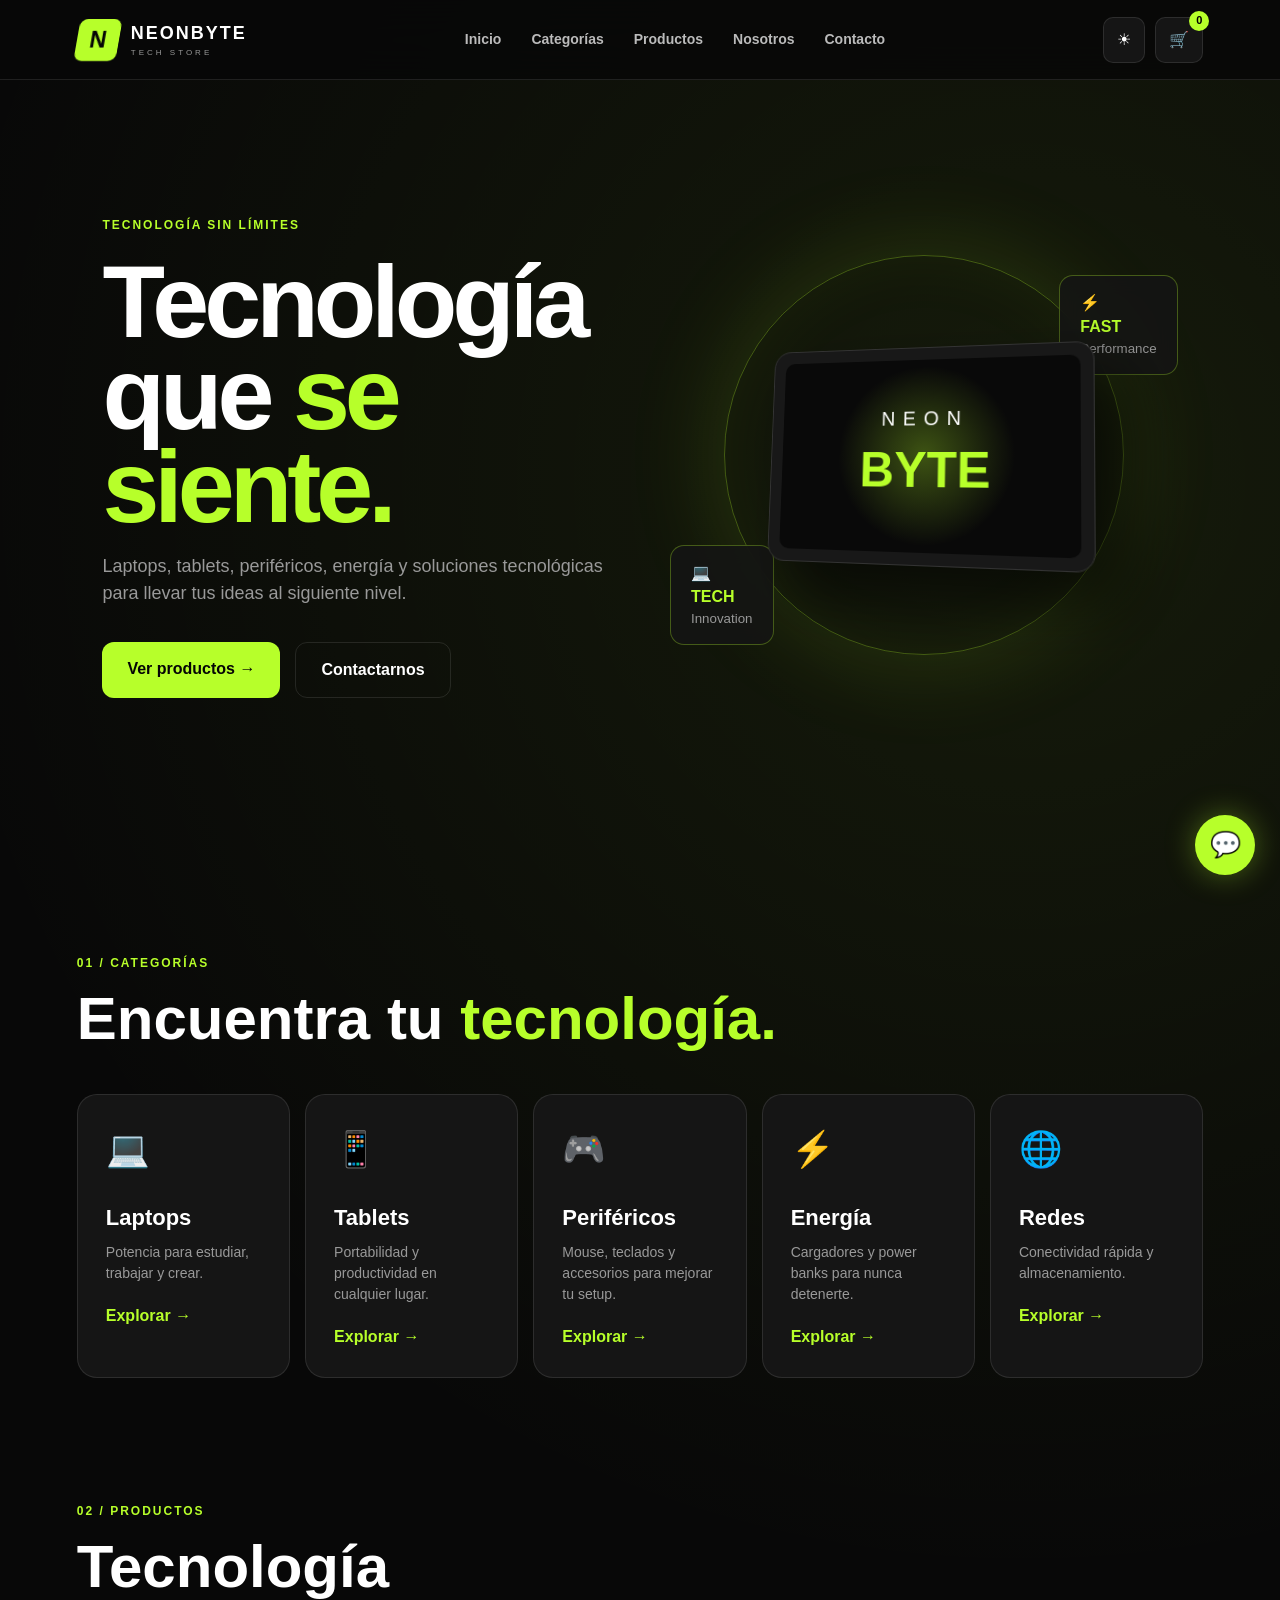
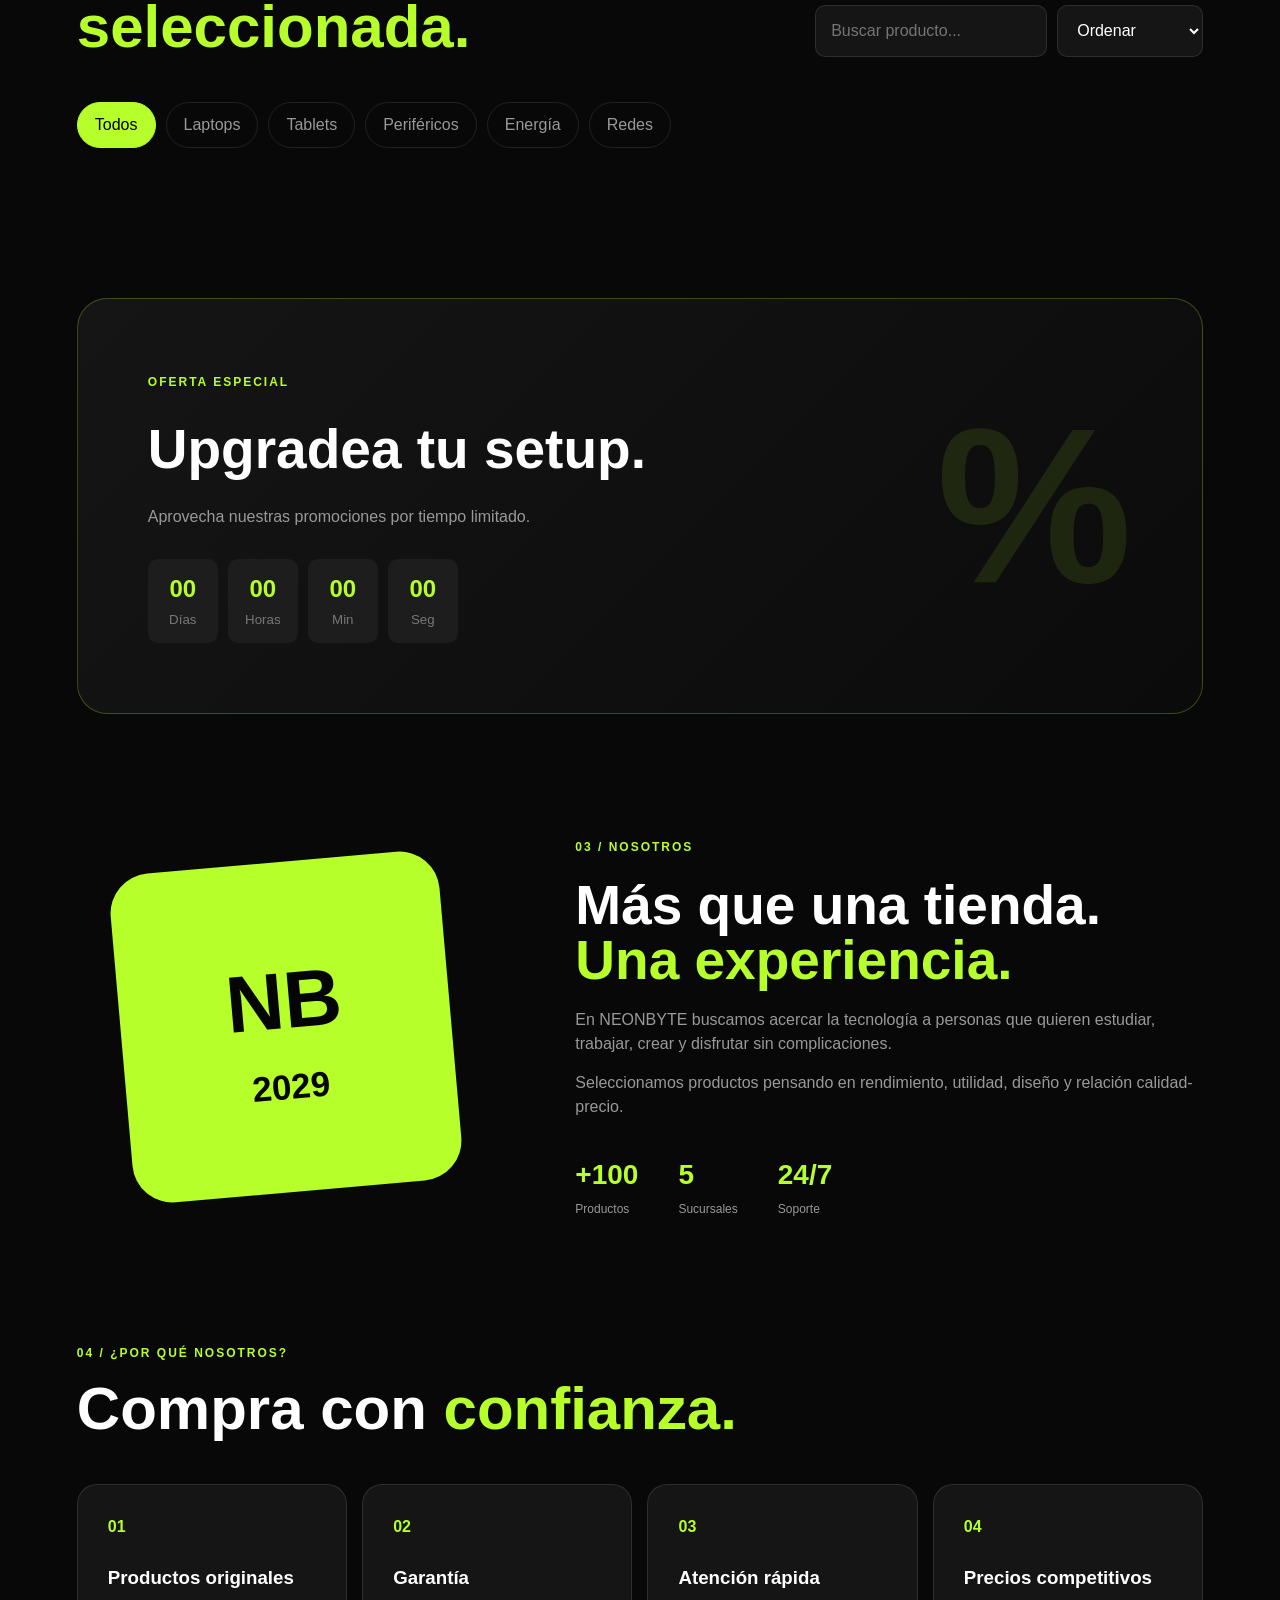
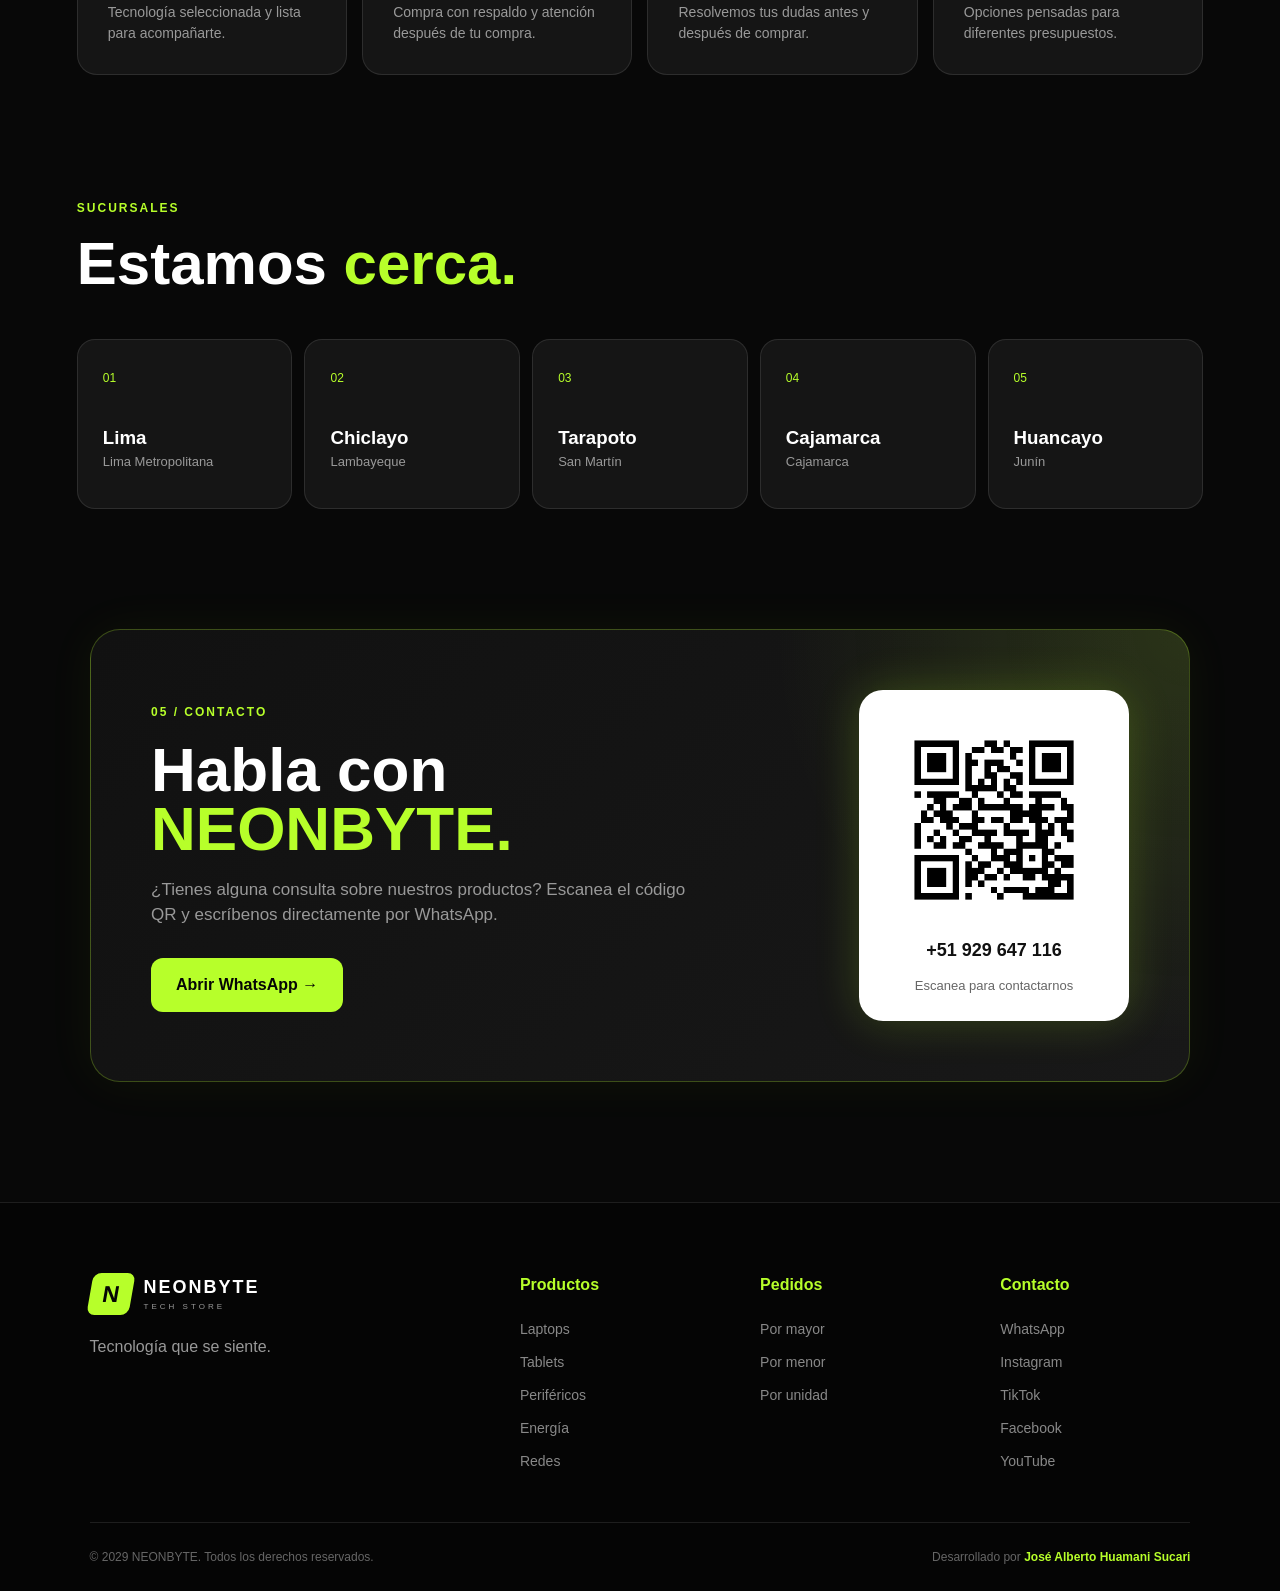
==== index.html @ c4b39e8e "Add files via upload" ====
<!DOCTYPE html>
<html lang="es">
<head>
    <meta charset="UTF-8">
    <meta name="viewport" content="width=device-width, initial-scale=1.0">

    <title>NEONBYTE | Tecnología que se siente</title>

    <link rel="stylesheet" href="index.css">
</head>

<body>

    <!-- =========================
         HEADER
    ========================== -->

    <header class="header">

        <div class="logo">
            <span class="logo-symbol">N</span>

            <div>
                <strong>NEONBYTE</strong>
                <small>TECH STORE</small>
            </div>
        </div>

        <nav class="nav">

            <a href="#inicio">Inicio</a>
            <a href="#categorias">Categorías</a>
            <a href="#productos">Productos</a>
            <a href="#nosotros">Nosotros</a>
            <a href="#contacto">Contacto</a>

        </nav>

        <div class="header-actions">

            <button id="themeBtn" class="icon-btn">
                ☀
            </button>

            <button id="cartBtn" class="cart-btn">
                🛒
                <span id="cartCount">0</span>
            </button>

            <button id="menuBtn" class="menu-btn">
                ☰
            </button>

        </div>

    </header>


    <!-- =========================
         HERO
    ========================== -->

    <main>

        <section class="hero" id="inicio">

            <div class="hero-content">

                <span class="section-tag">
                    TECNOLOGÍA SIN LÍMITES
                </span>

                <h1>
                    Tecnología que
                    <span>se siente.</span>
                </h1>

                <p>
                    Laptops, tablets, periféricos, energía y soluciones
                    tecnológicas para llevar tus ideas al siguiente nivel.
                </p>

                <div class="hero-buttons">

                    <a href="#productos" class="primary-btn">
                        Ver productos →
                    </a>

                    <a href="#contacto" class="secondary-btn">
                        Contactarnos
                    </a>

                </div>

            </div>


            <div class="hero-visual">

                <div class="hero-circle"></div>

                <div class="floating-card card-one">
                    ⚡
                    <strong>FAST</strong>
                    <small>Performance</small>
                </div>

                <div class="floating-card card-two">
                    💻
                    <strong>TECH</strong>
                    <small>Innovation</small>
                </div>

                <div class="hero-device">
                    <div class="device-screen">
                        <span>NEON</span>
                        <strong>BYTE</strong>
                    </div>
                </div>

            </div>

        </section>


        <!-- =========================
             CATEGORÍAS
        ========================== -->

        <section class="categories-section" id="categorias">

            <div class="section-heading">

                <span class="section-tag">
                    01 / CATEGORÍAS
                </span>

                <h2>
                    Encuentra tu
                    <span>tecnología.</span>
                </h2>

            </div>


            <div class="categories-grid">

                <article class="category-card">

                    <span class="category-icon">💻</span>

                    <h3>Laptops</h3>

                    <p>
                        Potencia para estudiar,
                        trabajar y crear.
                    </p>

                    <button data-category="Laptops">
                        Explorar →
                    </button>

                </article>


                <article class="category-card">

                    <span class="category-icon">📱</span>

                    <h3>Tablets</h3>

                    <p>
                        Portabilidad y productividad
                        en cualquier lugar.
                    </p>

                    <button data-category="Tablets">
                        Explorar →
                    </button>

                </article>


                <article class="category-card">

                    <span class="category-icon">🎮</span>

                    <h3>Periféricos</h3>

                    <p>
                        Mouse, teclados y accesorios
                        para mejorar tu setup.
                    </p>

                    <button data-category="Periféricos">
                        Explorar →
                    </button>

                </article>


                <article class="category-card">

                    <span class="category-icon">⚡</span>

                    <h3>Energía</h3>

                    <p>
                        Cargadores y power banks
                        para nunca detenerte.
                    </p>

                    <button data-category="Energía">
                        Explorar →
                    </button>

                </article>


                <article class="category-card">

                    <span class="category-icon">🌐</span>

                    <h3>Redes</h3>

                    <p>
                        Conectividad rápida y
                        almacenamiento.
                    </p>

                    <button data-category="Redes">
                        Explorar →
                    </button>

                </article>

            </div>

        </section>


        <!-- =========================
             PRODUCTOS
        ========================== -->

        <section class="products-section" id="productos">

            <div class="section-heading products-heading">

                <div>

                    <span class="section-tag">
                        02 / PRODUCTOS
                    </span>

                    <h2>
                        Tecnología
                        <span>seleccionada.</span>
                    </h2>

                </div>


                <div class="product-tools">

                    <input
                        type="text"
                        id="searchInput"
                        placeholder="Buscar producto..."
                    >


                    <select id="sortSelect">

                        <option value="default">
                            Ordenar
                        </option>

                        <option value="low">
                            Menor precio
                        </option>

                        <option value="high">
                            Mayor precio
                        </option>

                        <option value="name">
                            Nombre
                        </option>

                    </select>

                </div>

            </div>


            <div class="filter-buttons">

                <button class="filter-btn active" data-filter="all">
                    Todos
                </button>

                <button class="filter-btn" data-filter="Laptops">
                    Laptops
                </button>

                <button class="filter-btn" data-filter="Tablets">
                    Tablets
                </button>

                <button class="filter-btn" data-filter="Periféricos">
                    Periféricos
                </button>

                <button class="filter-btn" data-filter="Energía">
                    Energía
                </button>

                <button class="filter-btn" data-filter="Redes">
                    Redes
                </button>

            </div>


            <div class="products-grid" id="productsGrid">

                <!-- Los productos se generan desde JavaScript -->

            </div>

        </section>


        <!-- =========================
             OFERTA
        ========================== -->

        <section class="offer-section">

            <div class="offer-content">

                <span class="section-tag">
                    OFERTA ESPECIAL
                </span>

                <h2>
                    Upgradea tu setup.
                </h2>

                <p>
                    Aprovecha nuestras promociones por tiempo limitado.
                </p>

                <div class="countdown">

                    <div>
                        <strong id="days">00</strong>
                        <small>Días</small>
                    </div>

                    <div>
                        <strong id="hours">00</strong>
                        <small>Horas</small>
                    </div>

                    <div>
                        <strong id="minutes">00</strong>
                        <small>Min</small>
                    </div>

                    <div>
                        <strong id="seconds">00</strong>
                        <small>Seg</small>
                    </div>

                </div>

            </div>

            <div class="offer-symbol">
                %
            </div>

        </section>


        <!-- =========================
             NOSOTROS
        ========================== -->

        <section class="about-section" id="nosotros">

            <div class="about-visual">

                <div class="about-box">

                    <span>NB</span>

                    <strong>
                        2029
                    </strong>

                </div>

            </div>


            <div class="about-content">

                <span class="section-tag">
                    03 / NOSOTROS
                </span>

                <h2>
                    Más que una tienda.
                    <span>Una experiencia.</span>
                </h2>

                <p>
                    En NEONBYTE buscamos acercar la tecnología
                    a personas que quieren estudiar, trabajar,
                    crear y disfrutar sin complicaciones.
                </p>

                <p>
                    Seleccionamos productos pensando en rendimiento,
                    utilidad, diseño y relación calidad-precio.
                </p>


                <div class="about-stats">

                    <div>
                        <strong>+100</strong>
                        <span>Productos</span>
                    </div>

                    <div>
                        <strong>5</strong>
                        <span>Sucursales</span>
                    </div>

                    <div>
                        <strong>24/7</strong>
                        <span>Soporte</span>
                    </div>

                </div>

            </div>

        </section>


        <!-- =========================
             POR QUÉ NEONBYTE
        ========================== -->

        <section class="why-section">

            <div class="section-heading">

                <span class="section-tag">
                    04 / ¿POR QUÉ NOSOTROS?
                </span>

                <h2>
                    Compra con
                    <span>confianza.</span>
                </h2>

            </div>


            <div class="why-grid">

                <article>
                    <span>01</span>
                    <h3>Productos originales</h3>
                    <p>
                        Tecnología seleccionada y lista
                        para acompañarte.
                    </p>
                </article>

                <article>
                    <span>02</span>
                    <h3>Garantía</h3>
                    <p>
                        Compra con respaldo y atención
                        después de tu compra.
                    </p>
                </article>

                <article>
                    <span>03</span>
                    <h3>Atención rápida</h3>
                    <p>
                        Resolvemos tus dudas antes y
                        después de comprar.
                    </p>
                </article>

                <article>
                    <span>04</span>
                    <h3>Precios competitivos</h3>
                    <p>
                        Opciones pensadas para diferentes
                        presupuestos.
                    </p>
                </article>

            </div>

        </section>


        <!-- =========================
             SUCURSALES
        ========================== -->

        <section class="branches-section">

            <div class="section-heading">

                <span class="section-tag">
                    SUCURSALES
                </span>

                <h2>
                    Estamos
                    <span>cerca.</span>
                </h2>

            </div>


            <div class="branches-grid">

                <div class="branch-card">
                    <span>01</span>
                    <h3>Lima</h3>
                    <p>Lima Metropolitana</p>
                </div>

                <div class="branch-card">
                    <span>02</span>
                    <h3>Chiclayo</h3>
                    <p>Lambayeque</p>
                </div>

                <div class="branch-card">
                    <span>03</span>
                    <h3>Tarapoto</h3>
                    <p>San Martín</p>
                </div>

                <div class="branch-card">
                    <span>04</span>
                    <h3>Cajamarca</h3>
                    <p>Cajamarca</p>
                </div>

                <div class="branch-card">
                    <span>05</span>
                    <h3>Huancayo</h3>
                    <p>Junín</p>
                </div>

            </div>

        </section>


        <!-- =========================
             CONTACTO QR
        ========================== -->

        <section class="contact-qr" id="contacto">

            <div class="qr-info">

                <span class="section-tag">
                    05 / CONTACTO
                </span>

                <h2>
                    Habla con
                    <span>NEONBYTE.</span>
                </h2>

                <p>
                    ¿Tienes alguna consulta sobre nuestros productos?
                    Escanea el código QR y escríbenos directamente
                    por WhatsApp.
                </p>

                <a
                    href="https://wa.me/51929647116"
                    target="_blank"
                    rel="noopener noreferrer"
                    class="qr-whatsapp-btn"
                >
                    Abrir WhatsApp →
                </a>

            </div>


            <div class="qr-card">

                <img
                    src="fotos/qr-whatsapp-neonbyte.png"
                    alt="Código QR de WhatsApp NEONBYTE"
                >

                <strong>
                    +51 929 647 116
                </strong>

                <span>
                    Escanea para contactarnos
                </span>

            </div>

        </section>

    </main>


    <!-- =========================
         FOOTER
    ========================== -->

    <footer class="footer">

        <div class="footer-main">

            <div class="footer-brand">

                <div class="logo">

                    <span class="logo-symbol">N</span>

                    <div>
                        <strong>NEONBYTE</strong>
                        <small>TECH STORE</small>
                    </div>

                </div>

                <p>
                    Tecnología que se siente.
                </p>

            </div>


            <div class="footer-column">

                <h4>Productos</h4>

                <a href="#productos">Laptops</a>
                <a href="#productos">Tablets</a>
                <a href="#productos">Periféricos</a>
                <a href="#productos">Energía</a>
                <a href="#productos">Redes</a>

            </div>


            <div class="footer-column">

                <h4>Pedidos</h4>

                <a href="#">Por mayor</a>
                <a href="#">Por menor</a>
                <a href="#">Por unidad</a>

            </div>


            <div class="footer-column">

                <h4>Contacto</h4>

                <a href="#contacto">
                    WhatsApp
                </a>

                <a href="#">
                    Instagram
                </a>

                <a href="#">
                    TikTok
                </a>

                <a href="#">
                    Facebook
                </a>

                <a href="#">
                    YouTube
                </a>

            </div>

        </div>


        <div class="footer-bottom">

            <p>
                © 2029 NEONBYTE. Todos los derechos reservados.
            </p>

            <p>
                Desarrollado por
                <strong>
                    José Alberto Huamani Sucari
                </strong>
            </p>

        </div>

    </footer>


    <!-- =========================
         CARRITO
    ========================== -->

    <aside class="cart-drawer" id="cartDrawer">

        <div class="cart-header">

            <h2>Tu carrito</h2>

            <button id="closeCart">
                ×
            </button>

        </div>


        <div id="cartItems" class="cart-items">

            <p class="empty-cart">
                Tu carrito está vacío.
            </p>

        </div>


        <div class="cart-footer">

            <div>
                <span>Total</span>

                <strong id="cartTotal">
                    S/ 0
                </strong>
            </div>

            <button class="checkout-btn">
                Finalizar compra
            </button>

        </div>

    </aside>


    <!-- =========================
         OVERLAY
    ========================== -->

    <div class="overlay" id="overlay"></div>


    <!-- =========================
         PRODUCT MODAL
    ========================== -->

    <div class="product-modal" id="productModal">

        <div class="modal-content">

            <button id="closeModal" class="modal-close">
                ×
            </button>

            <div id="modalProduct"></div>

        </div>

    </div>


    <!-- =========================
         CHAT BOX
    ========================== -->

    <button id="chatButton" class="chat-button">
        💬
    </button>


    <div id="chatBox" class="chat-box">

        <div class="chat-header">

            <div>

                <strong>
                    NEONBYTE Assistant
                </strong>

                <span>
                    ● En línea
                </span>

            </div>

            <button id="closeChat">
                ×
            </button>

        </div>


        <div id="chatMessages" class="chat-messages">

            <div class="bot-message">
                ¡Hola! 👋 Soy el asistente de NEONBYTE.
                ¿En qué puedo ayudarte?
            </div>

        </div>


        <div class="quick-questions">

            <button data-question="¿Qué productos venden?">
                Productos
            </button>

            <button data-question="¿Cuánto cuesta una laptop?">
                Laptops
            </button>

            <button data-question="¿Hacen envíos?">
                Envíos
            </button>

            <button data-question="¿Dónde están ubicados?">
                Ubicación
            </button>

        </div>


        <div class="chat-input">

            <input
                type="text"
                id="chatInput"
                placeholder="Escribe tu pregunta..."
            >

            <button id="sendChat">
                ➤
            </button>

        </div>

    </div>


    <!-- =========================
         BACK TO TOP
    ========================== -->

    <button id="backTop" class="back-top">
        ↑
    </button>


    <script src="index.js"></script>

</body>
</html>
---- index.css ----
/* =====================================
   NEONBYTE
   ESTILO GENERAL
===================================== */

:root {
    --neon: #b7ff2a;
    --neon-dark: #8ecb00;

    --bg: #080808;
    --bg-2: #101010;
    --card: #151515;

    --text: #ffffff;
    --muted: #999;

    --border: rgba(255,255,255,0.1);

    --radius: 20px;
}


* {
    margin: 0;
    padding: 0;
    box-sizing: border-box;
}


html {
    scroll-behavior: smooth;
}


body {
    background:
        radial-gradient(
            circle at 80% 10%,
            rgba(183,255,42,0.08),
            transparent 25%
        ),
        var(--bg);

    color: var(--text);

    font-family:
        Arial,
        Helvetica,
        sans-serif;

    line-height: 1.5;
}


body.light-mode {
    --bg: #f4f5f0;
    --bg-2: #ffffff;
    --card: #ffffff;

    --text: #111111;
    --muted: #666666;

    --border: rgba(0,0,0,0.1);
}


/* =====================================
   GENERAL
===================================== */

a {
    color: inherit;
}


button,
input,
select {
    font: inherit;
}


button {
    cursor: pointer;
}


.section-tag {
    display: inline-block;

    color: var(--neon);

    font-size: 12px;
    font-weight: 800;

    letter-spacing: 2px;
}


.section-heading {
    margin-bottom: 45px;
}


.section-heading h2 {
    font-size: clamp(35px, 5vw, 60px);
    line-height: 1;

    margin-top: 15px;
}


.section-heading h2 span {
    color: var(--neon);
}


/* =====================================
   HEADER
===================================== */

.header {
    position: sticky;
    top: 0;
    z-index: 1000;

    height: 80px;

    padding: 0 6%;

    display: flex;
    align-items: center;
    justify-content: space-between;

    background: rgba(8,8,8,0.85);

    border-bottom: 1px solid var(--border);

    backdrop-filter: blur(20px);
}


.logo {
    display: flex;
    align-items: center;
    gap: 12px;
}


.logo-symbol {
    width: 42px;
    height: 42px;

    display: grid;
    place-items: center;

    background: var(--neon);

    color: #050505;

    font-size: 23px;
    font-weight: 900;

    transform: skew(-10deg);

    border-radius: 8px;
}


.logo strong {
    display: block;

    font-size: 18px;
    letter-spacing: 2px;
}


.logo small {
    display: block;

    color: var(--muted);

    font-size: 8px;
    letter-spacing: 3px;
}


.nav {
    display: flex;
    gap: 30px;
}


.nav a {
    text-decoration: none;

    color: #bbb;

    font-size: 14px;
    font-weight: 600;

    transition: 0.25s;
}


.nav a:hover {
    color: var(--neon);
}


.header-actions {
    display: flex;
    align-items: center;
    gap: 10px;
}


.icon-btn,
.menu-btn,
.cart-btn {
    border: 1px solid var(--border);

    background: var(--card);

    color: var(--text);

    border-radius: 10px;

    padding: 10px 13px;
}


.cart-btn {
    position: relative;
}


#cartCount {
    position: absolute;

    top: -7px;
    right: -7px;

    width: 20px;
    height: 20px;

    display: grid;
    place-items: center;

    border-radius: 50%;

    background: var(--neon);
    color: #000;

    font-size: 11px;
    font-weight: 900;
}


.menu-btn {
    display: none;
}


/* =====================================
   HERO
===================================== */

.hero {
    min-height: 750px;

    padding: 100px 8%;

    display: grid;
    grid-template-columns: 1fr 1fr;
    align-items: center;

    gap: 60px;
}


.hero-content h1 {
    margin: 20px 0;

    font-size: clamp(55px, 8vw, 110px);

    line-height: 0.9;

    letter-spacing: -5px;
}


.hero-content h1 span {
    color: var(--neon);
}


.hero-content p {
    max-width: 600px;

    color: var(--muted);

    font-size: 18px;

    margin-bottom: 35px;
}


.hero-buttons {
    display: flex;
    gap: 15px;
    flex-wrap: wrap;
}


.primary-btn,
.secondary-btn {
    display: inline-block;

    padding: 15px 25px;

    border-radius: 12px;

    text-decoration: none;

    font-weight: 800;

    transition: 0.3s;
}


.primary-btn {
    background: var(--neon);
    color: #050505;
}


.secondary-btn {
    border: 1px solid var(--border);
}


.primary-btn:hover,
.secondary-btn:hover {
    transform: translateY(-3px);
}


/* =====================================
   HERO VISUAL
===================================== */

.hero-visual {
    position: relative;

    min-height: 500px;

    display: grid;
    place-items: center;
}


.hero-circle {
    width: 400px;
    height: 400px;

    border-radius: 50%;

    border: 1px solid rgba(183,255,42,0.3);

    box-shadow:
        0 0 100px rgba(183,255,42,0.15),
        inset 0 0 70px rgba(183,255,42,0.05);
}


.hero-device {
    position: absolute;

    width: 330px;
    height: 220px;

    padding: 12px;

    background: #181818;

    border: 1px solid #333;

    border-radius: 18px;

    transform: perspective(600px) rotateY(-12deg) rotateX(5deg);

    box-shadow:
        30px 30px 60px rgba(0,0,0,0.6);
}


.device-screen {
    width: 100%;
    height: 100%;

    display: flex;
    flex-direction: column;
    align-items: center;
    justify-content: center;

    border-radius: 10px;

    background:
        radial-gradient(
            circle,
            rgba(183,255,42,0.3),
            transparent 50%
        ),
        #090909;
}


.device-screen span {
    color: #fff;

    font-size: 20px;
    letter-spacing: 8px;
}


.device-screen strong {
    color: var(--neon);

    font-size: 50px;
}


.floating-card {
    position: absolute;

    padding: 15px 20px;

    display: flex;
    flex-direction: column;

    background: rgba(20,20,20,0.85);

    border: 1px solid rgba(183,255,42,0.3);

    border-radius: 14px;

    backdrop-filter: blur(10px);
}


.floating-card strong {
    color: var(--neon);
}


.floating-card small {
    color: var(--muted);
}


.card-one {
    top: 70px;
    right: 0;
}


.card-two {
    bottom: 60px;
    left: 0;
}


/* =====================================
   CATEGORÍAS
===================================== */

.categories-section,
.products-section,
.about-section,
.why-section,
.branches-section {
    width: min(1200px, 88%);

    margin: 120px auto;
}


.categories-grid {
    display: grid;

    grid-template-columns:
        repeat(auto-fit, minmax(200px, 1fr));

    gap: 15px;
}


.category-card {
    min-height: 230px;

    padding: 28px;

    background: var(--card);

    border: 1px solid var(--border);

    border-radius: var(--radius);

    transition: 0.3s;
}


.category-card:hover {
    transform: translateY(-8px);

    border-color: var(--neon);

    box-shadow:
        0 15px 40px rgba(0,0,0,0.25);
}


.category-icon {
    font-size: 35px;
}


.category-card h3 {
    margin: 25px 0 8px;

    font-size: 22px;
}


.category-card p {
    color: var(--muted);

    font-size: 14px;
}


.category-card button {
    margin-top: 20px;

    border: none;

    background: transparent;

    color: var(--neon);

    font-weight: 800;
}


/* =====================================
   PRODUCTOS
===================================== */

.products-heading {
    display: flex;

    justify-content: space-between;
    align-items: end;

    gap: 30px;
}


.product-tools {
    display: flex;
    gap: 10px;
}


.product-tools input,
.product-tools select {
    padding: 13px 15px;

    background: var(--card);

    color: var(--text);

    border: 1px solid var(--border);

    border-radius: 10px;

    outline: none;
}


.filter-buttons {
    display: flex;

    gap: 10px;

    flex-wrap: wrap;

    margin-bottom: 30px;
}


.filter-btn {
    padding: 10px 17px;

    background: transparent;

    color: var(--muted);

    border: 1px solid var(--border);

    border-radius: 30px;
}


.filter-btn.active,
.filter-btn:hover {
    background: var(--neon);

    color: #000;

    border-color: var(--neon);
}


.products-grid {
    display: grid;

    grid-template-columns:
        repeat(auto-fill, minmax(220px, 1fr));

    gap: 20px;
}


.product-card {
    position: relative;

    overflow: hidden;

    background: var(--card);

    border: 1px solid var(--border);

    border-radius: 20px;

    transition: 0.3s;
}


.product-card:hover {
    transform: translateY(-7px);

    border-color: rgba(183,255,42,0.5);
}


.product-image {
    height: 230px;

    display: grid;
    place-items: center;

    background:
        radial-gradient(
            circle,
            rgba(183,255,42,0.15),
            transparent 60%
        );
}


.product-image img {
    max-width: 80%;
    max-height: 80%;

    object-fit: contain;
}


.product-info {
    padding: 22px;
}


.product-category {
    color: var(--neon);

    font-size: 11px;
    font-weight: 800;

    text-transform: uppercase;
}


.product-info h3 {
    margin: 8px 0;

    font-size: 19px;
}


.product-price {
    display: flex;
    align-items: center;

    gap: 10px;

    margin: 15px 0;
}


.product-price strong {
    color: var(--neon);

    font-size: 22px;
}


.product-price del {
    color: #777;

    font-size: 13px;
}


.product-actions {
    display: flex;
    gap: 8px;
}


.product-actions button {
    flex: 1;

    padding: 11px;

    border-radius: 9px;

    border: 1px solid var(--border);

    background: transparent;

    color: var(--text);
}


.product-actions button:last-child {
    background: var(--neon);

    color: #000;

    border-color: var(--neon);

    font-weight: 800;
}


/* =====================================
   OFERTA
===================================== */

.offer-section {
    position: relative;

    width: 88%;
    max-width: 1200px;

    margin: 120px auto;

    padding: 70px;

    overflow: hidden;

    display: flex;
    justify-content: space-between;
    align-items: center;

    background:
        linear-gradient(
            135deg,
            #151515,
            #0b0b0b
        );

    border: 1px solid rgba(183,255,42,0.25);

    border-radius: 30px;
}


.offer-content h2 {
    font-size: 55px;

    margin: 15px 0;
}


.offer-content p {
    color: var(--muted);
}


.countdown {
    display: flex;

    gap: 10px;

    margin-top: 30px;
}


.countdown div {
    min-width: 70px;

    padding: 12px;

    text-align: center;

    background: #1d1d1d;

    border-radius: 10px;
}


.countdown strong {
    display: block;

    color: var(--neon);

    font-size: 24px;
}


.countdown small {
    color: #777;
}


.offer-symbol {
    color: var(--neon);

    font-size: 220px;
    font-weight: 900;

    opacity: 0.1;

    line-height: 1;
}


/* =====================================
   NOSOTROS
===================================== */

.about-section {
    display: grid;

    grid-template-columns: 0.8fr 1.2fr;

    align-items: center;

    gap: 80px;
}


.about-visual {
    display: grid;
    place-items: center;
}


.about-box {
    width: 330px;
    height: 330px;

    display: flex;
    flex-direction: column;

    align-items: center;
    justify-content: center;

    background: var(--neon);

    color: #050505;

    border-radius: 40px;

    transform: rotate(-5deg);
}


.about-box span {
    font-size: 80px;
    font-weight: 900;
}


.about-box strong {
    font-size: 35px;
}


.about-content h2 {
    margin: 20px 0;

    font-size: 55px;

    line-height: 1;
}


.about-content h2 span {
    color: var(--neon);
}


.about-content p {
    color: var(--muted);

    margin-bottom: 15px;
}


.about-stats {
    display: flex;

    gap: 40px;

    margin-top: 35px;
}


.about-stats strong {
    display: block;

    color: var(--neon);

    font-size: 28px;
}


.about-stats span {
    color: var(--muted);

    font-size: 12px;
}


/* =====================================
   WHY
===================================== */

.why-grid {
    display: grid;

    grid-template-columns:
        repeat(4, 1fr);

    gap: 15px;
}


.why-grid article {
    padding: 30px;

    background: var(--card);

    border: 1px solid var(--border);

    border-radius: 20px;
}


.why-grid article > span {
    color: var(--neon);

    font-weight: 900;
}


.why-grid h3 {
    margin: 25px 0 10px;
}


.why-grid p {
    color: var(--muted);

    font-size: 14px;
}


/* =====================================
   SUCURSALES
===================================== */

.branches-grid {
    display: grid;

    grid-template-columns:
        repeat(5, 1fr);

    gap: 12px;
}


.branch-card {
    padding: 25px;

    min-height: 170px;

    background: var(--card);

    border: 1px solid var(--border);

    border-radius: 18px;
}


.branch-card span {
    color: var(--neon);

    font-size: 12px;
}


.branch-card h3 {
    margin-top: 35px;
}


.branch-card p {
    color: var(--muted);

    font-size: 13px;
}


/* =====================================
   CONTACTO QR
===================================== */

.contact-qr {
    width: min(1100px, 88%);

    margin: 120px auto;

    padding: 60px;

    display: flex;

    align-items: center;

    justify-content: space-between;

    gap: 60px;

    background:
        radial-gradient(
            circle at 100% 0%,
            rgba(183,255,42,0.13),
            transparent 35%
        ),
        linear-gradient(
            135deg,
            #111,
            #181818
        );

    border: 1px solid rgba(183,255,42,0.25);

    border-radius: 30px;

    box-shadow:
        0 0 50px rgba(183,255,42,0.05);
}


.qr-info {
    max-width: 600px;
}


.qr-info h2 {
    margin: 18px 0;

    font-size: clamp(38px, 5vw, 62px);

    line-height: 0.95;
}


.qr-info h2 span {
    color: var(--neon);
}


.qr-info p {
    max-width: 550px;

    margin-bottom: 30px;

    color: var(--muted);

    font-size: 17px;
}


.qr-whatsapp-btn {
    display: inline-block;

    padding: 15px 25px;

    background: var(--neon);

    color: #050505;

    border-radius: 12px;

    text-decoration: none;

    font-weight: 900;

    transition: 0.3s;
}


.qr-whatsapp-btn:hover {
    transform: translateY(-4px);

    box-shadow:
        0 0 30px rgba(183,255,42,0.35);
}


.qr-card {
    min-width: 270px;

    padding: 25px;

    display: flex;

    flex-direction: column;

    align-items: center;

    gap: 12px;

    background: #fff;

    border-radius: 24px;

    box-shadow:
        0 0 45px rgba(183,255,42,0.2);
}


.qr-card img {
    width: 210px;
    height: 210px;

    display: block;

    object-fit: contain;
}


.qr-card strong {
    color: #111;

    font-size: 18px;
}


.qr-card span {
    color: #666;

    font-size: 13px;
}


/* =====================================
   FOOTER
===================================== */

.footer {
    margin-top: 100px;

    padding: 70px 7% 25px;

    background: #050505;

    border-top: 1px solid var(--border);
}


.footer-main {
    display: grid;

    grid-template-columns:
        2fr repeat(3, 1fr);

    gap: 50px;

    padding-bottom: 50px;
}


.footer-brand p {
    margin-top: 20px;

    color: var(--muted);
}


.footer-column {
    display: flex;

    flex-direction: column;

    gap: 12px;
}


.footer-column h4 {
    color: var(--neon);

    margin-bottom: 10px;
}


.footer-column a {
    color: #888;

    text-decoration: none;

    font-size: 14px;

    transition: 0.2s;
}


.footer-column a:hover {
    color: var(--neon);
}


.footer-bottom {
    padding-top: 25px;

    display: flex;

    justify-content: space-between;

    gap: 20px;

    border-top: 1px solid var(--border);

    color: #666;

    font-size: 12px;
}


.footer-bottom strong {
    color: var(--neon);
}


/* =====================================
   CARRITO
===================================== */

.cart-drawer {
    position: fixed;

    top: 0;
    right: -450px;

    z-index: 2000;

    width: min(430px, 100%);

    height: 100vh;

    padding: 25px;

    display: flex;

    flex-direction: column;

    background: #111;

    border-left: 1px solid var(--border);

    transition: 0.4s;
}


.cart-drawer.active {
    right: 0;
}


.cart-header {
    display: flex;

    align-items: center;

    justify-content: space-between;

    padding-bottom: 20px;

    border-bottom: 1px solid var(--border);
}


.cart-header button,
.modal-close {
    border: none;

    background: transparent;

    color: white;

    font-size: 30px;
}


.cart-items {
    flex: 1;

    overflow-y: auto;

    padding: 20px 0;
}


.empty-cart {
    color: var(--muted);

    text-align: center;

    margin-top: 50px;
}


.cart-footer {
    padding-top: 20px;

    border-top: 1px solid var(--border);
}


.cart-footer > div {
    display: flex;

    justify-content: space-between;

    margin-bottom: 20px;
}


#cartTotal {
    color: var(--neon);

    font-size: 22px;
}


.checkout-btn {
    width: 100%;

    padding: 15px;

    border: none;

    border-radius: 10px;

    background: var(--neon);

    color: #000;

    font-weight: 900;
}


/* =====================================
   OVERLAY
===================================== */

.overlay {
    position: fixed;

    inset: 0;

    z-index: 1500;

    background: rgba(0,0,0,0.7);

    opacity: 0;

    visibility: hidden;

    transition: 0.3s;
}


.overlay.active {
    opacity: 1;

    visibility: visible;
}


/* =====================================
   MODAL
===================================== */

.product-modal {
    position: fixed;

    inset: 0;

    z-index: 2500;

    display: grid;

    place-items: center;

    padding: 20px;

    background: rgba(0,0,0,0.8);

    opacity: 0;

    visibility: hidden;

    transition: 0.3s;
}


.product-modal.active {
    opacity: 1;

    visibility: visible;
}


.modal-content {
    position: relative;

    width: min(700px, 100%);

    max-height: 90vh;

    overflow-y: auto;

    padding: 40px;

    background: #151515;

    border: 1px solid var(--border);

    border-radius: 25px;
}


.modal-close {
    position: absolute;

    top: 10px;
    right: 20px;
}


/* =====================================
   CHAT
===================================== */

.chat-button {
    position: fixed;

    right: 25px;
    bottom: 25px;

    z-index: 3000;

    width: 60px;
    height: 60px;

    border: none;

    border-radius: 50%;

    background: var(--neon);

    font-size: 25px;

    box-shadow:
        0 0 30px rgba(183,255,42,0.35);
}


.chat-box {
    position: fixed;

    right: 25px;
    bottom: 95px;

    z-index: 2999;

    width: 360px;
    max-width: calc(100% - 30px);

    background: #121212;

    border: 1px solid var(--border);

    border-radius: 20px;

    overflow: hidden;

    box-shadow:
        0 20px 60px rgba(0,0,0,0.5);

    opacity: 0;

    visibility: hidden;

    transform: translateY(20px);

    transition: 0.3s;
}


.chat-box.active {
    opacity: 1;

    visibility: visible;

    transform: translateY(0);
}


.chat-header {
    padding: 18px;

    display: flex;

    align-items: center;

    justify-content: space-between;

    background: #181818;

    border-bottom: 1px solid var(--border);
}


.chat-header strong {
    display: block;
}


.chat-header span {
    color: var(--neon);

    font-size: 11px;
}


.chat-header button {
    border: none;

    background: transparent;

    color: white;

    font-size: 25px;
}


.chat-messages {
    height: 300px;

    overflow-y: auto;

    padding: 15px;
}


.bot-message,
.user-message {
    width: fit-content;

    max-width: 85%;

    margin-bottom: 12px;

    padding: 10px 13px;

    border-radius: 12px;

    font-size: 13px;
}


.bot-message {
    background: #202020;

    color: #ddd;
}


.user-message {
    margin-left: auto;

    background: var(--neon);

    color: #000;
}


.quick-questions {
    display: flex;

    gap: 6px;

    padding: 10px;

    overflow-x: auto;
}


.quick-questions button {
    flex-shrink: 0;

    padding: 7px 10px;

    border: 1px solid var(--border);

    border-radius: 20px;

    background: #1b1b1b;

    color: #aaa;

    font-size: 11px;
}


.chat-input {
    display: flex;

    padding: 10px;

    border-top: 1px solid var(--border);
}


.chat-input input {
    flex: 1;

    padding: 12px;

    border: none;

    outline: none;

    background: #1b1b1b;

    color: white;

    border-radius: 8px 0 0 8px;
}


.chat-input button {
    width: 45px;

    border: none;

    background: var(--neon);

    color: #000;

    border-radius: 0 8px 8px 0;
}


/* =====================================
   BACK TOP
===================================== */

.back-top {
    position: fixed;

    right: 25px;
    bottom: 100px;

    width: 45px;
    height: 45px;

    z-index: 1000;

    border: 1px solid var(--border);

    border-radius: 50%;

    background: var(--card);

    color: var(--neon);

    opacity: 0;

    visibility: hidden;

    transition: 0.3s;
}


.back-top.show {
    opacity: 1;

    visibility: visible;
}


/* =====================================
   RESPONSIVE
===================================== */

@media (max-width: 900px) {

    .nav {
        display: none;
    }


    .menu-btn {
        display: block;
    }


    .hero {
        grid-template-columns: 1fr;

        text-align: center;
    }


    .hero-buttons {
        justify-content: center;
    }


    .hero-content p {
        margin-left: auto;
        margin-right: auto;
    }


    .products-heading {
        flex-direction: column;

        align-items: flex-start;
    }


    .about-section {
        grid-template-columns: 1fr;
    }


    .why-grid {
        grid-template-columns:
            repeat(2, 1fr);
    }


    .branches-grid {
        grid-template-columns:
            repeat(2, 1fr);
    }


    .footer-main {
        grid-template-columns:
            repeat(2, 1fr);
    }


    .contact-qr {
        flex-direction: column;

        text-align: center;
    }


    .qr-info p {
        margin-left: auto;
        margin-right: auto;
    }

}


@media (max-width: 600px) {

    .header {
        padding: 0 20px;
    }


    .logo strong {
        font-size: 15px;
    }


    .hero {
        padding: 70px 20px;
    }


    .hero-content h1 {
        font-size: 58px;

        letter-spacing: -3px;
    }


    .hero-visual {
        min-height: 380px;
    }


    .hero-circle {
        width: 280px;
        height: 280px;
    }


    .hero-device {
        width: 260px;
        height: 175px;
    }


    .card-one {
        right: 0;
    }


    .card-two {
        left: 0;
    }


    .categories-section,
    .products-section,
    .about-section,
    .why-section,
    .branches-section {
        width: 90%;

        margin: 80px auto;
    }


    .product-tools {
        width: 100%;

        flex-direction: column;
    }


    .product-tools input,
    .product-tools select {
        width: 100%;
    }


    .offer-section {
        padding: 40px 25px;

        flex-direction: column;

        align-items: flex-start;
    }


    .offer-content h2 {
        font-size: 40px;
    }


    .offer-symbol {
        position: absolute;

        right: -20px;
        bottom: -30px;

        font-size: 150px;
    }


    .why-grid,
    .branches-grid {
        grid-template-columns: 1fr;
    }


    .about-content h2 {
        font-size: 42px;
    }


    .about-box {
        width: 260px;
        height: 260px;
    }


    .about-stats {
        gap: 20px;
    }


    .contact-qr {
        width: 90%;

        padding: 40px 20px;

        margin: 80px auto;
    }


    .qr-card {
        min-width: 0;

        width: 100%;

        max-width: 280px;
    }


    .footer-main {
        grid-template-columns: 1fr;
    }


    .footer-bottom {
        flex-direction: column;
    }


    .chat-box {
        right: 15px;
        bottom: 90px;
    }

}
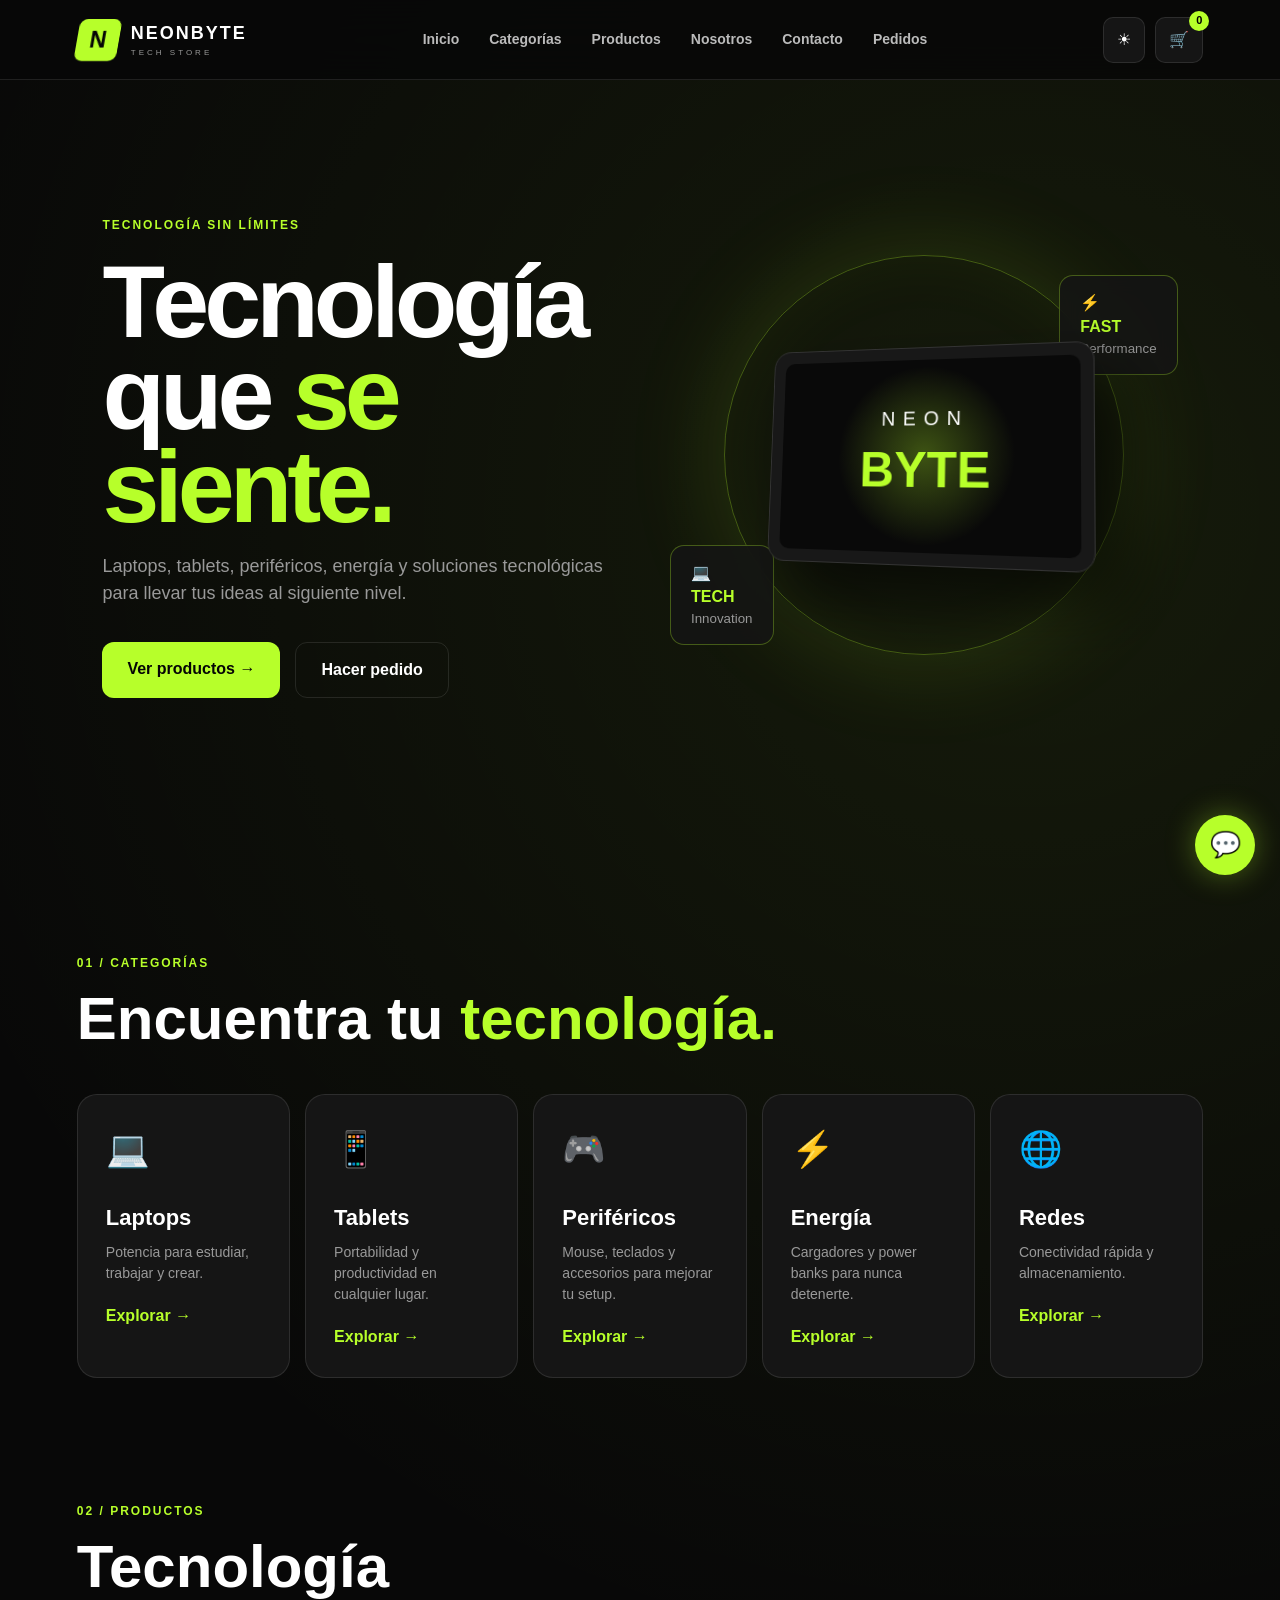
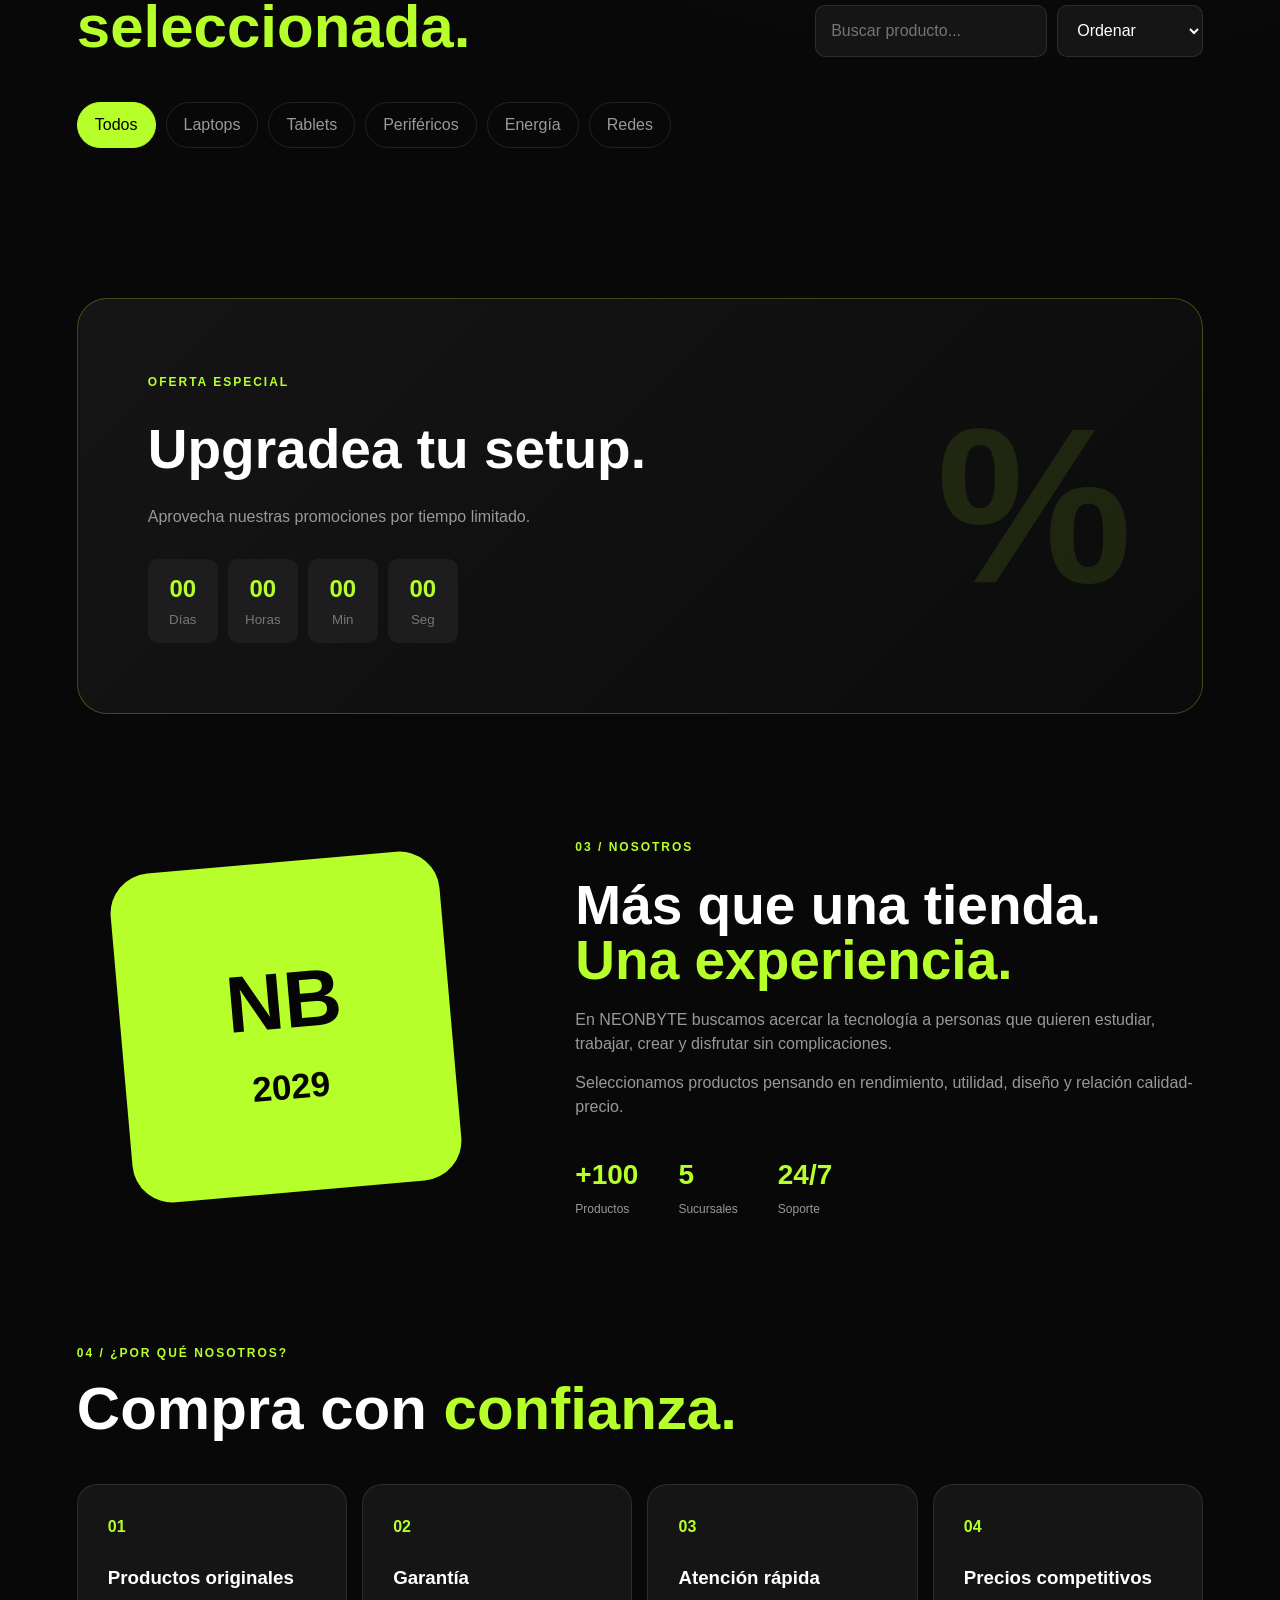
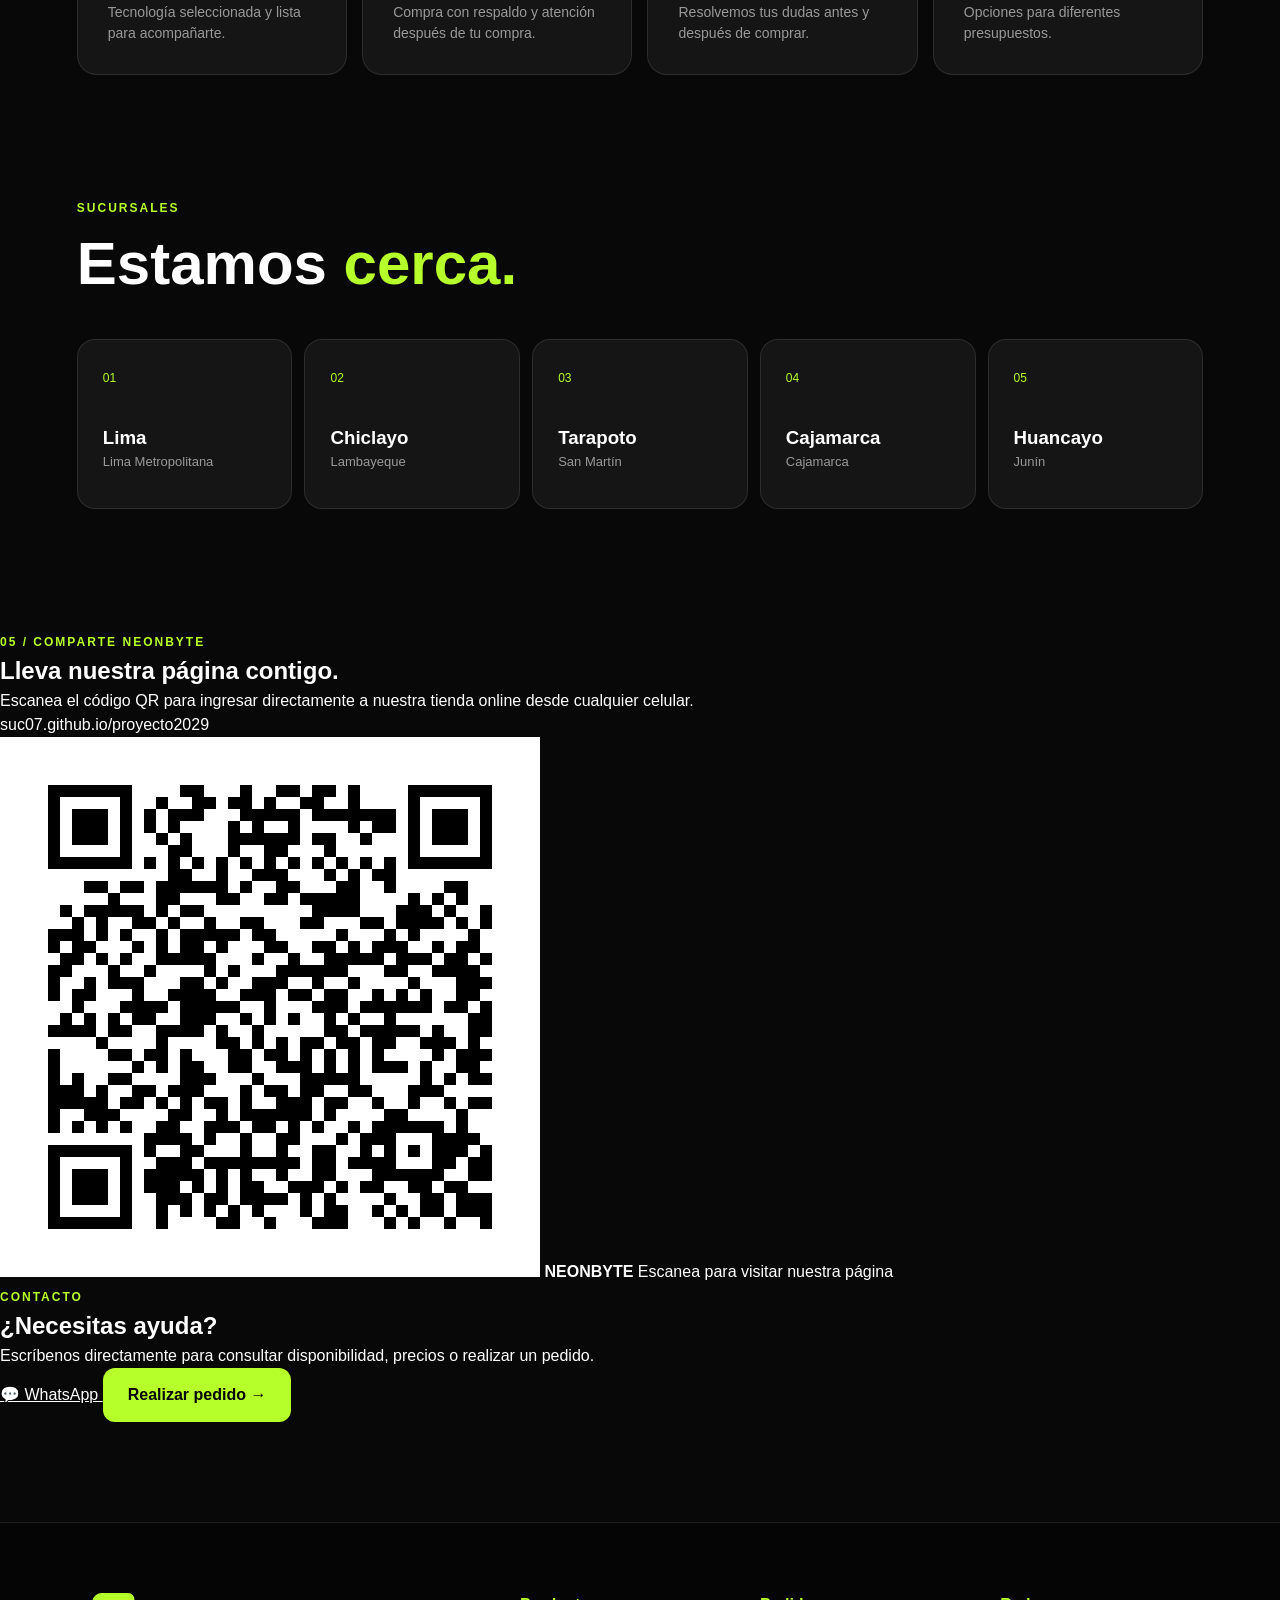
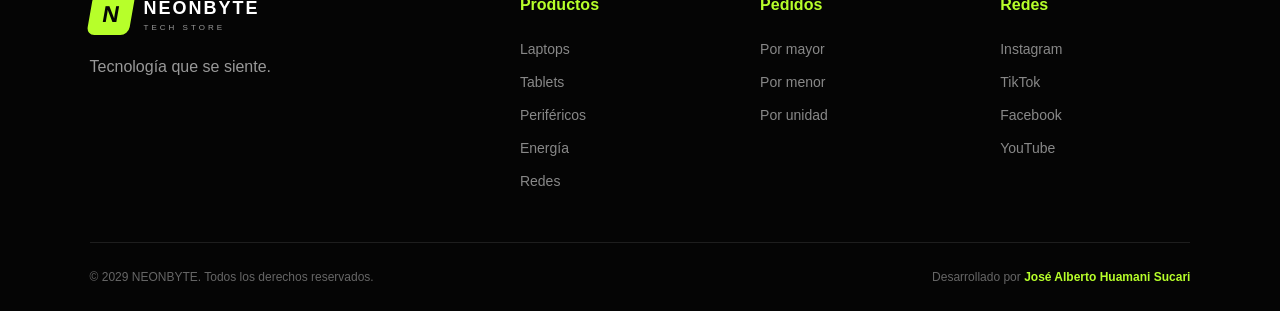
==== commit d2746e59: "Update index.html" ====
--- a/index.html
+++ b/index.html
@@ -1,5 +1,6 @@
 <!DOCTYPE html>
 <html lang="es">
+
 <head>
     <meta charset="UTF-8">
     <meta name="viewport" content="width=device-width, initial-scale=1.0">
@@ -26,13 +27,14 @@
             </div>
         </div>
 
-        <nav class="nav">
+        <nav class="nav" id="mainNav">
 
             <a href="#inicio">Inicio</a>
             <a href="#categorias">Categorías</a>
             <a href="#productos">Productos</a>
             <a href="#nosotros">Nosotros</a>
             <a href="#contacto">Contacto</a>
+            <a href="formulario.html">Pedidos</a>
 
         </nav>
 
@@ -86,8 +88,8 @@
                         Ver productos →
                     </a>
 
-                    <a href="#contacto" class="secondary-btn">
-                        Contactarnos
+                    <a href="formulario.html" class="secondary-btn">
+                        Hacer pedido
                     </a>
 
                 </div>
@@ -112,10 +114,12 @@
                 </div>
 
                 <div class="hero-device">
+
                     <div class="device-screen">
                         <span>NEON</span>
                         <strong>BYTE</strong>
                     </div>
+
                 </div>
 
             </div>
@@ -269,7 +273,6 @@
                         placeholder="Buscar producto..."
                     >
 
-
                     <select id="sortSelect">
 
                         <option value="default">
@@ -324,11 +327,7 @@
             </div>
 
 
-            <div class="products-grid" id="productsGrid">
-
-                <!-- Los productos se generan desde JavaScript -->
-
-            </div>
+            <div class="products-grid" id="productsGrid"></div>
 
         </section>
 
@@ -397,10 +396,7 @@
                 <div class="about-box">
 
                     <span>NB</span>
-
-                    <strong>
-                        2029
-                    </strong>
+                    <strong>2029</strong>
 
                 </div>
 
@@ -455,7 +451,7 @@
 
 
         <!-- =========================
-             POR QUÉ NEONBYTE
+             POR QUÉ NOSOTROS
         ========================== -->
 
         <section class="why-section">
@@ -507,7 +503,7 @@
                     <span>04</span>
                     <h3>Precios competitivos</h3>
                     <p>
-                        Opciones pensadas para diferentes
+                        Opciones para diferentes
                         presupuestos.
                     </p>
                 </article>
@@ -575,54 +571,95 @@
 
 
         <!-- =========================
-             CONTACTO QR
+             QR DE LA PÁGINA
         ========================== -->
 
-        <section class="contact-qr" id="contacto">
-
-            <div class="qr-info">
+        <section class="page-qr-section">
+
+            <div class="page-qr-text">
 
                 <span class="section-tag">
-                    05 / CONTACTO
+                    05 / COMPARTE NEONBYTE
                 </span>
 
                 <h2>
-                    Habla con
-                    <span>NEONBYTE.</span>
+                    Lleva nuestra
+                    <span>página contigo.</span>
                 </h2>
 
                 <p>
-                    ¿Tienes alguna consulta sobre nuestros productos?
-                    Escanea el código QR y escríbenos directamente
-                    por WhatsApp.
+                    Escanea el código QR para ingresar directamente
+                    a nuestra tienda online desde cualquier celular.
                 </p>
+
+                <div class="qr-url">
+                    suc07.github.io/proyecto2029
+                </div>
+
+            </div>
+
+
+            <div class="page-qr-card">
+
+                <img
+                    src="fotos/qr-pagina-neonbyte.png"
+                    alt="Código QR de la página NEONBYTE"
+                >
+
+                <strong>
+                    NEONBYTE
+                </strong>
+
+                <span>
+                    Escanea para visitar nuestra página
+                </span>
+
+            </div>
+
+        </section>
+
+
+        <!-- =========================
+             CONTACTO
+        ========================== -->
+
+        <section class="contact-section" id="contacto">
+
+            <div>
+
+                <span class="section-tag">
+                    CONTACTO
+                </span>
+
+                <h2>
+                    ¿Necesitas
+                    <span>ayuda?</span>
+                </h2>
+
+                <p>
+                    Escríbenos directamente para consultar
+                    disponibilidad, precios o realizar un pedido.
+                </p>
+
+            </div>
+
+
+            <div class="contact-actions">
 
                 <a
                     href="https://wa.me/51929647116"
                     target="_blank"
-                    rel="noopener noreferrer"
-                    class="qr-whatsapp-btn"
+                    class="whatsapp-btn"
                 >
-                    Abrir WhatsApp →
+                    💬 WhatsApp
                 </a>
 
-            </div>
-
-
-            <div class="qr-card">
-
-                <img
-                    src="fotos/qr-whatsapp-neonbyte.png"
-                    alt="Código QR de WhatsApp NEONBYTE"
+                <a
+                    href="formulario.html"
+                    class="primary-btn"
                 >
-
-                <strong>
-                    +51 929 647 116
-                </strong>
-
-                <span>
-                    Escanea para contactarnos
-                </span>
+                    Realizar pedido →
+                </a>
 
             </div>
 
@@ -676,34 +713,38 @@
 
                 <h4>Pedidos</h4>
 
-                <a href="#">Por mayor</a>
-                <a href="#">Por menor</a>
-                <a href="#">Por unidad</a>
+                <a href="formulario.html">
+                    Por mayor
+                </a>
+
+                <a href="formulario.html">
+                    Por menor
+                </a>
+
+                <a href="formulario.html">
+                    Por unidad
+                </a>
 
             </div>
 
 
             <div class="footer-column">
 
-                <h4>Contacto</h4>
-
-                <a href="#contacto">
-                    WhatsApp
-                </a>
-
-                <a href="#">
+                <h4>Redes</h4>
+
+                <a href="https://www.instagram.com/" target="_blank">
                     Instagram
                 </a>
 
-                <a href="#">
+                <a href="https://www.tiktok.com/" target="_blank">
                     TikTok
                 </a>
 
-                <a href="#">
+                <a href="https://www.facebook.com/" target="_blank">
                     Facebook
                 </a>
 
-                <a href="#">
+                <a href="https://www.youtube.com/" target="_blank">
                     YouTube
                 </a>
 
@@ -766,24 +807,20 @@
                 </strong>
             </div>
 
-            <button class="checkout-btn">
+            <a href="formulario.html" class="checkout-btn">
                 Finalizar compra
-            </button>
+            </a>
 
         </div>
 
     </aside>
 
 
+    <div class="overlay" id="overlay"></div>
+
+
     <!-- =========================
-         OVERLAY
-    ========================== -->
-
-    <div class="overlay" id="overlay"></div>
-
-
-    <!-- =========================
-         PRODUCT MODAL
+         MODAL PRODUCTO
     ========================== -->
 
     <div class="product-modal" id="productModal">
@@ -837,7 +874,8 @@
 
             <div class="bot-message">
                 ¡Hola! 👋 Soy el asistente de NEONBYTE.
-                ¿En qué puedo ayudarte?
+                Tengo información sobre productos, precios,
+                pedidos, envíos, sucursales y más.
             </div>
 
         </div>
@@ -881,10 +919,6 @@
     </div>
 
 
-    <!-- =========================
-         BACK TO TOP
-    ========================== -->
-
     <button id="backTop" class="back-top">
         ↑
     </button>
@@ -893,4 +927,5 @@
     <script src="index.js"></script>
 
 </body>
-</html>+
+</html>
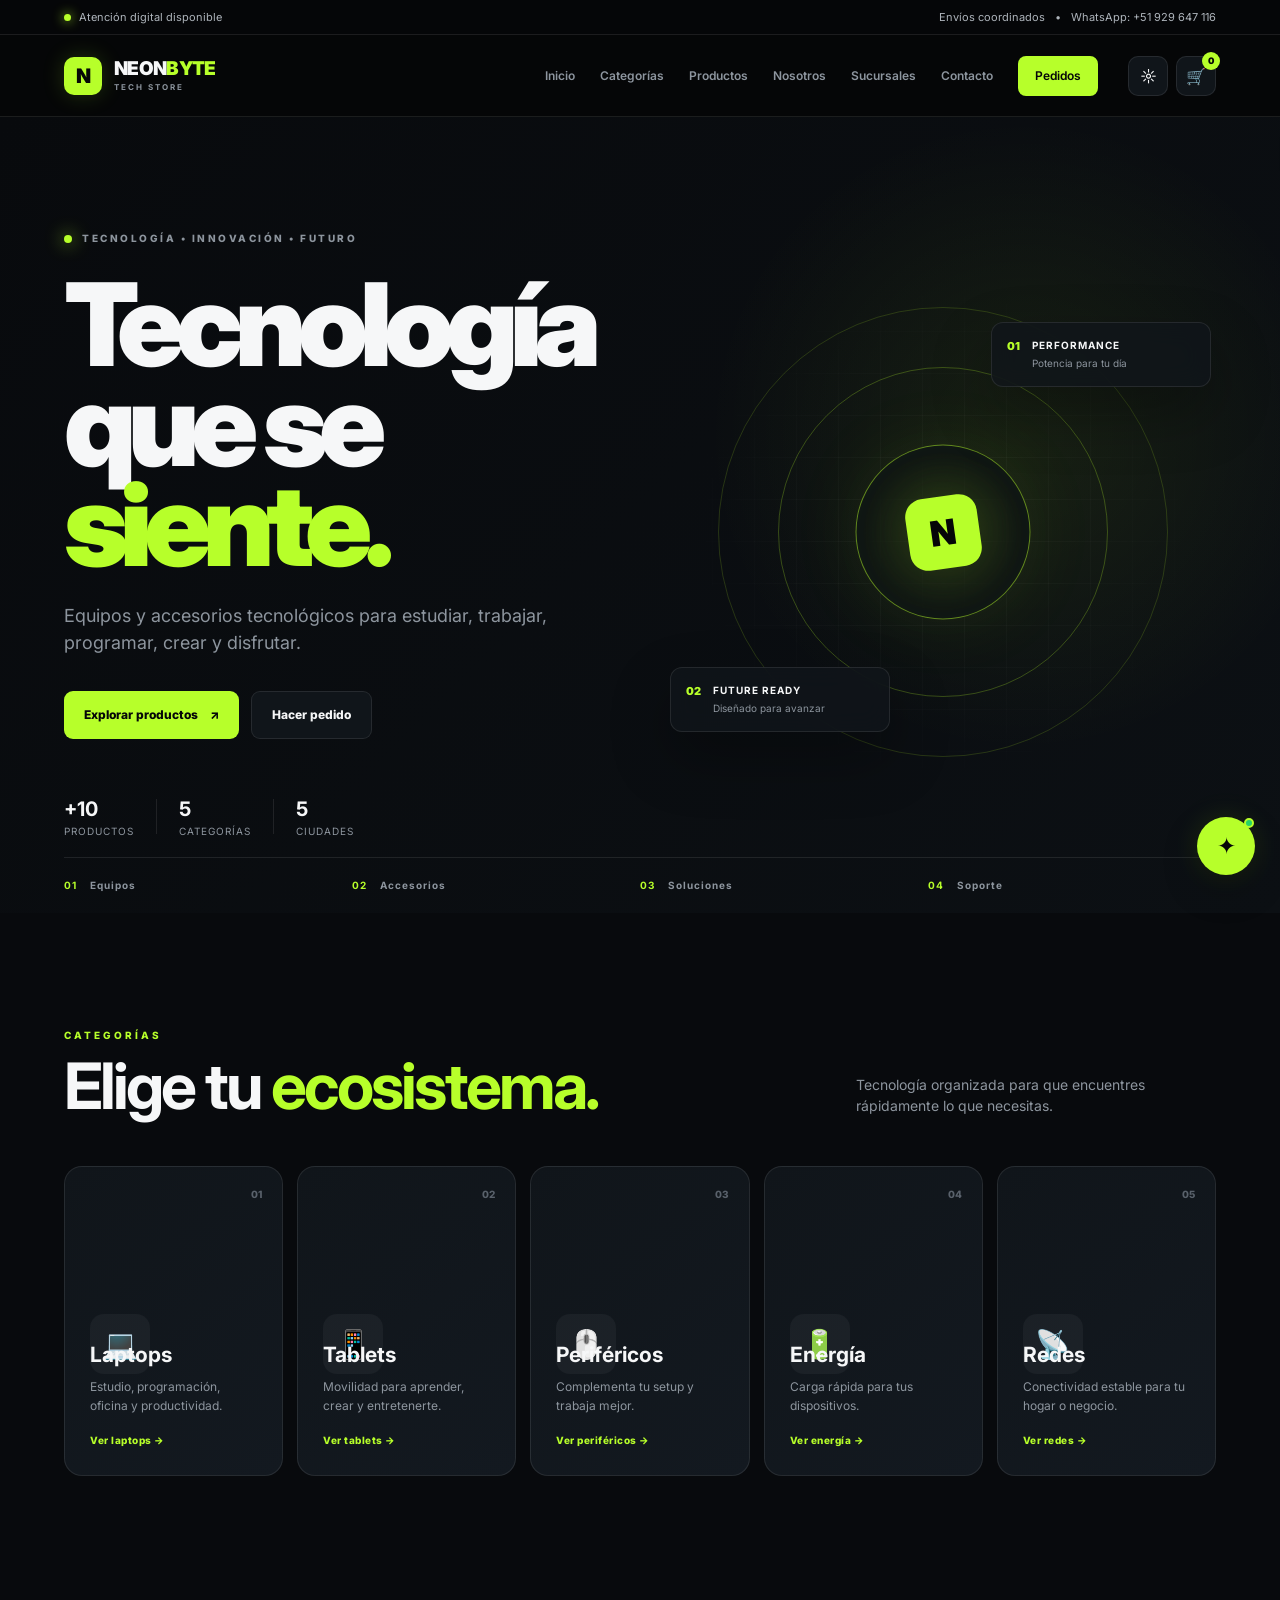
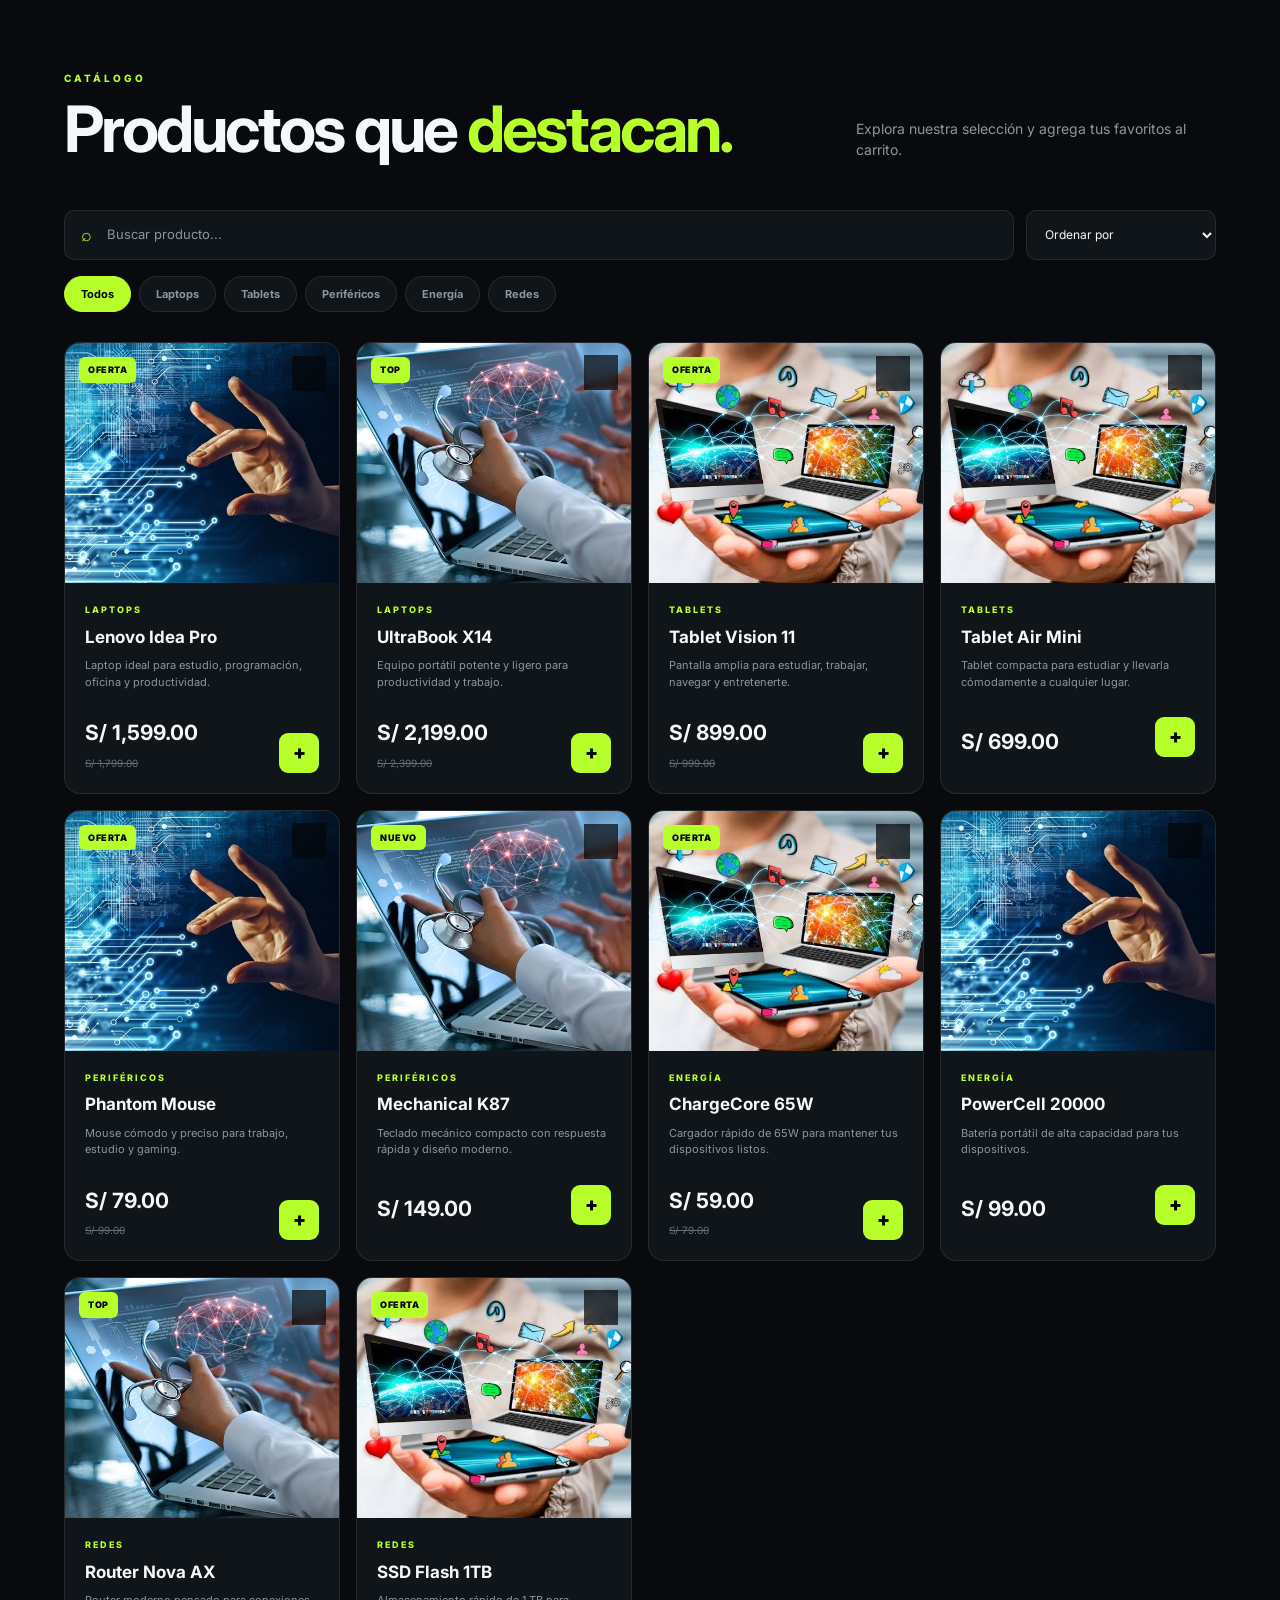
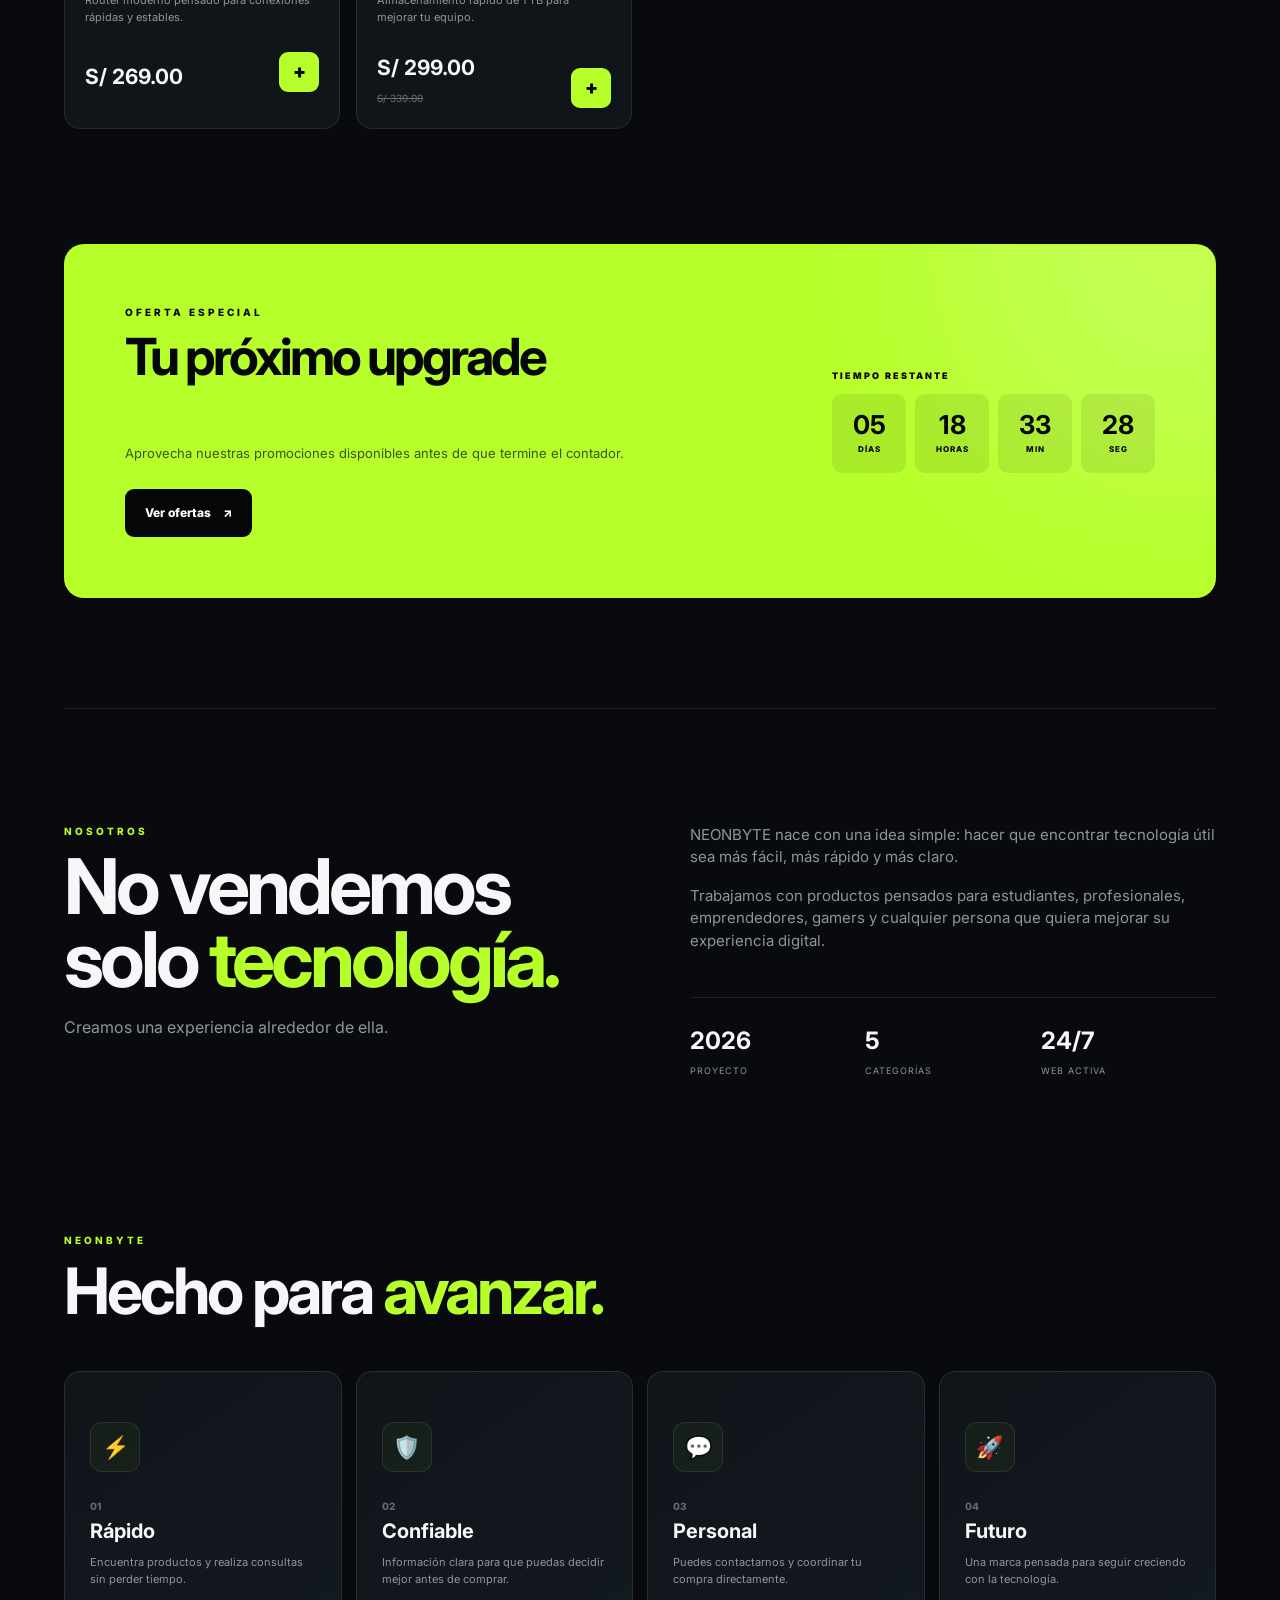
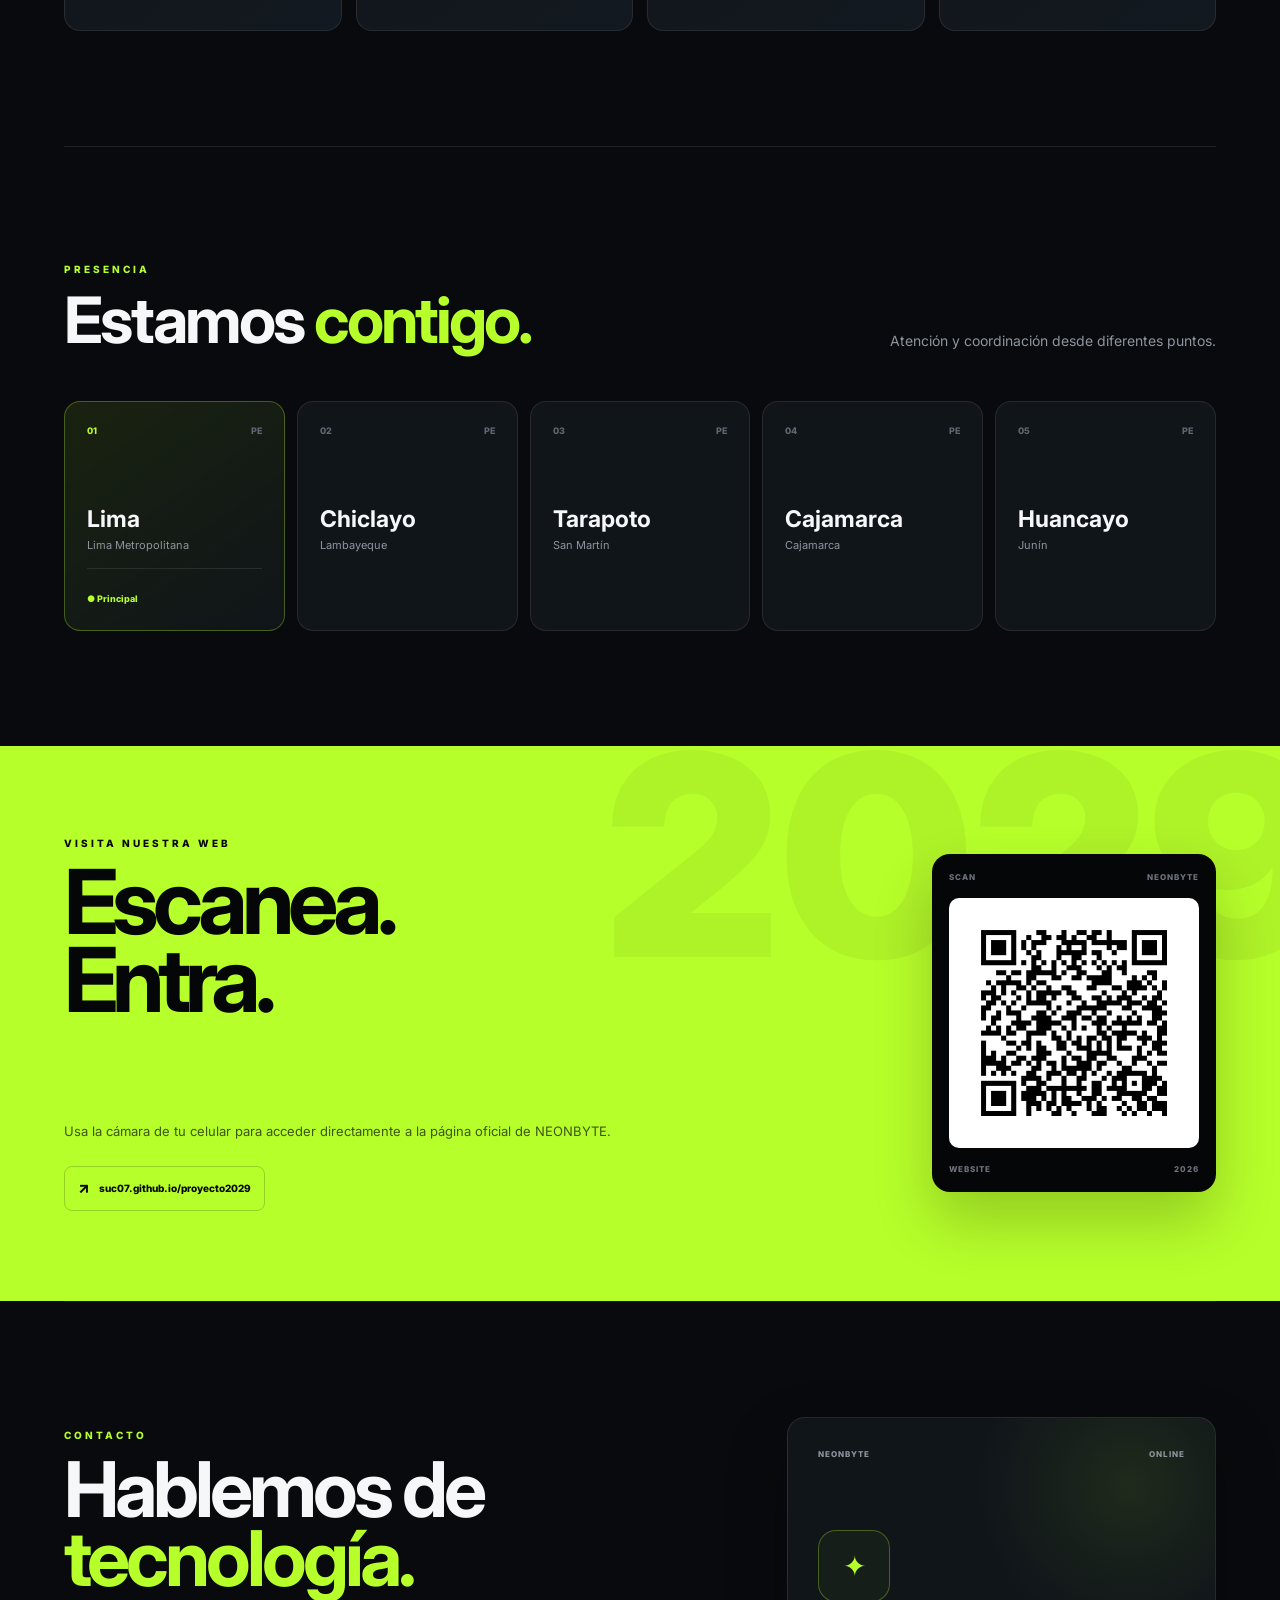
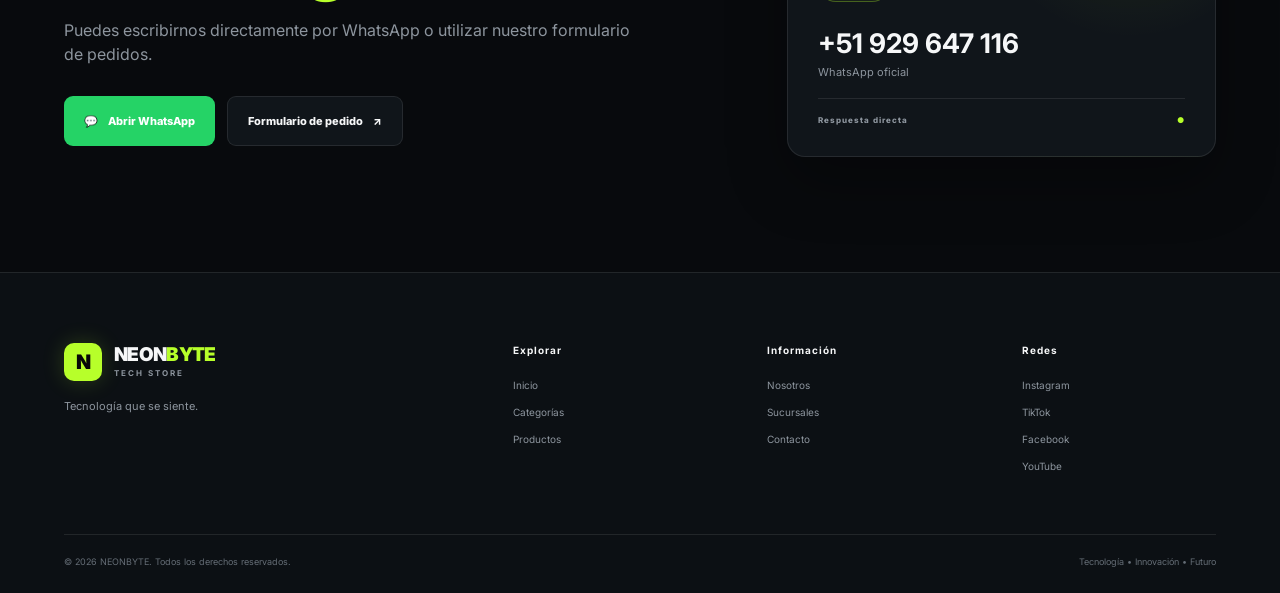
==== commit 517797d7: "Add files via upload" ====
--- a/index.html
+++ b/index.html
@@ -1,55 +1,145 @@
 <!DOCTYPE html>
 <html lang="es">
-
 <head>
     <meta charset="UTF-8">
-    <meta name="viewport" content="width=device-width, initial-scale=1.0">
+    <meta
+        name="viewport"
+        content="width=device-width, initial-scale=1.0"
+    >
+
+    <meta
+        name="description"
+        content="NEONBYTE - Tecnología, laptops, tablets, periféricos, energía y redes."
+    >
 
     <title>NEONBYTE | Tecnología que se siente</title>
+
+    <link rel="preconnect" href="https://fonts.googleapis.com">
+    <link rel="preconnect" href="https://fonts.gstatic.com" crossorigin>
+
+    <link
+        href="https://fonts.googleapis.com/css2?family=Inter:wght@400;500;600;700;800;900&display=swap"
+        rel="stylesheet"
+    >
 
     <link rel="stylesheet" href="index.css">
 </head>
 
 <body>
 
-    <!-- =========================
+    <!-- =====================================================
+         BARRA SUPERIOR
+    ====================================================== -->
+
+    <div class="topbar">
+        <div class="topbar-inner">
+            <p>
+                <span class="pulse-dot"></span>
+                Atención digital disponible
+            </p>
+
+            <div class="topbar-right">
+                <span>Envíos coordinados</span>
+                <span>•</span>
+                <span>WhatsApp: +51 929 647 116</span>
+            </div>
+        </div>
+    </div>
+
+
+    <!-- =====================================================
          HEADER
-    ========================== -->
-
-    <header class="header">
-
-        <div class="logo">
-            <span class="logo-symbol">N</span>
+    ====================================================== -->
+
+    <header class="header" id="header">
+
+        <a href="#inicio" class="brand" aria-label="NEONBYTE inicio">
+            <div class="brand-mark">
+                N
+            </div>
 
             <div>
-                <strong>NEONBYTE</strong>
-                <small>TECH STORE</small>
-            </div>
-        </div>
-
-        <nav class="nav" id="mainNav">
-
-            <a href="#inicio">Inicio</a>
-            <a href="#categorias">Categorías</a>
-            <a href="#productos">Productos</a>
-            <a href="#nosotros">Nosotros</a>
-            <a href="#contacto">Contacto</a>
-            <a href="formulario.html">Pedidos</a>
+                <div class="brand-name">
+                    NEON<span>BYTE</span>
+                </div>
+
+                <small>
+                    TECH STORE
+                </small>
+            </div>
+        </a>
+
+
+        <nav class="nav" id="nav">
+
+            <a href="#inicio">
+                Inicio
+            </a>
+
+            <a href="#categorias">
+                Categorías
+            </a>
+
+            <a href="#productos">
+                Productos
+            </a>
+
+            <a href="#nosotros">
+                Nosotros
+            </a>
+
+            <a href="#sucursales">
+                Sucursales
+            </a>
+
+            <a href="#contacto">
+                Contacto
+            </a>
+
+            <a
+                href="formulario.html"
+                class="nav-order"
+            >
+                Pedidos
+            </a>
 
         </nav>
 
+
         <div class="header-actions">
 
-            <button id="themeBtn" class="icon-btn">
-                ☀
+            <button
+                type="button"
+                class="header-icon"
+                id="themeBtn"
+                title="Cambiar tema"
+                aria-label="Cambiar tema"
+            >
+                ☼
             </button>
 
-            <button id="cartBtn" class="cart-btn">
+
+            <button
+                type="button"
+                class="header-icon cart-button"
+                id="cartBtn"
+                title="Abrir carrito"
+                aria-label="Abrir carrito"
+            >
                 🛒
-                <span id="cartCount">0</span>
+                <span id="cartCount">
+                    0
+                </span>
             </button>
 
-            <button id="menuBtn" class="menu-btn">
+
+            <button
+                type="button"
+                class="menu-button"
+                id="menuBtn"
+                aria-label="Abrir menú"
+                aria-expanded="false"
+            >
                 ☰
             </button>
 
@@ -58,636 +148,1006 @@
     </header>
 
 
-    <!-- =========================
-         HERO
-    ========================== -->
-
     <main>
 
+        <!-- =====================================================
+             HERO
+        ====================================================== -->
+
         <section class="hero" id="inicio">
 
-            <div class="hero-content">
-
-                <span class="section-tag">
-                    TECNOLOGÍA SIN LÍMITES
-                </span>
-
-                <h1>
-                    Tecnología que
-                    <span>se siente.</span>
-                </h1>
-
-                <p>
-                    Laptops, tablets, periféricos, energía y soluciones
-                    tecnológicas para llevar tus ideas al siguiente nivel.
+            <div class="hero-grid">
+
+                <div class="hero-content">
+
+                    <div class="eyebrow">
+                        <span></span>
+                        TECNOLOGÍA • INNOVACIÓN • FUTURO
+                    </div>
+
+
+                    <h1>
+                        Tecnología
+                        <br>
+                        que se
+                        <span>siente.</span>
+                    </h1>
+
+
+                    <p class="hero-description">
+                        Equipos y accesorios tecnológicos para estudiar,
+                        trabajar, programar, crear y disfrutar.
+                    </p>
+
+
+                    <div class="hero-actions">
+
+                        <a
+                            href="#productos"
+                            class="btn btn-primary"
+                        >
+                            Explorar productos
+                            <span>↗</span>
+                        </a>
+
+                        <a
+                            href="formulario.html"
+                            class="btn btn-secondary"
+                        >
+                            Hacer pedido
+                        </a>
+
+                    </div>
+
+
+                    <div class="hero-mini-info">
+
+                        <div class="hero-mini-item">
+                            <strong>+10</strong>
+                            <span>productos</span>
+                        </div>
+
+                        <div class="mini-line"></div>
+
+                        <div class="hero-mini-item">
+                            <strong>5</strong>
+                            <span>categorías</span>
+                        </div>
+
+                        <div class="mini-line"></div>
+
+                        <div class="hero-mini-item">
+                            <strong>5</strong>
+                            <span>ciudades</span>
+                        </div>
+
+                    </div>
+
+                </div>
+
+
+                <div class="hero-visual">
+
+                    <div class="hero-grid-lines"></div>
+
+                    <div class="hero-orbit orbit-one"></div>
+                    <div class="hero-orbit orbit-two"></div>
+
+                    <div class="hero-core">
+                        <div class="core-glow"></div>
+
+                        <div class="core-logo">
+                            N
+                        </div>
+                    </div>
+
+
+                    <div class="floating-panel panel-top">
+                        <span>01</span>
+                        <div>
+                            <strong>PERFORMANCE</strong>
+                            <small>Potencia para tu día</small>
+                        </div>
+                    </div>
+
+
+                    <div class="floating-panel panel-bottom">
+                        <span>02</span>
+                        <div>
+                            <strong>FUTURE READY</strong>
+                            <small>Diseñado para avanzar</small>
+                        </div>
+                    </div>
+
+                </div>
+
+            </div>
+
+
+            <div class="hero-bottom-strip">
+
+                <div>
+                    <span>01</span>
+                    Equipos
+                </div>
+
+                <div>
+                    <span>02</span>
+                    Accesorios
+                </div>
+
+                <div>
+                    <span>03</span>
+                    Soluciones
+                </div>
+
+                <div>
+                    <span>04</span>
+                    Soporte
+                </div>
+
+            </div>
+
+        </section>
+
+
+        <!-- =====================================================
+             CATEGORÍAS
+        ====================================================== -->
+
+        <section class="section" id="categorias">
+
+            <div class="section-heading">
+
+                <div>
+                    <p class="section-label">
+                        CATEGORÍAS
+                    </p>
+
+                    <h2>
+                        Elige tu
+                        <span>ecosistema.</span>
+                    </h2>
+                </div>
+
+                <p class="section-description">
+                    Tecnología organizada para que encuentres
+                    rápidamente lo que necesitas.
                 </p>
 
-                <div class="hero-buttons">
-
-                    <a href="#productos" class="primary-btn">
-                        Ver productos →
-                    </a>
-
-                    <a href="formulario.html" class="secondary-btn">
-                        Hacer pedido
-                    </a>
-
-                </div>
-
-            </div>
-
-
-            <div class="hero-visual">
-
-                <div class="hero-circle"></div>
-
-                <div class="floating-card card-one">
-                    ⚡
-                    <strong>FAST</strong>
-                    <small>Performance</small>
-                </div>
-
-                <div class="floating-card card-two">
-                    💻
-                    <strong>TECH</strong>
-                    <small>Innovation</small>
-                </div>
-
-                <div class="hero-device">
-
-                    <div class="device-screen">
-                        <span>NEON</span>
-                        <strong>BYTE</strong>
-                    </div>
-
-                </div>
+            </div>
+
+
+            <div class="category-grid">
+
+                <button
+                    type="button"
+                    class="category-card category-featured"
+                    data-category="Laptops"
+                >
+
+                    <div class="category-number">
+                        01
+                    </div>
+
+                    <div class="category-icon">
+                        💻
+                    </div>
+
+                    <div class="category-content">
+                        <h3>Laptops</h3>
+
+                        <p>
+                            Estudio, programación, oficina y productividad.
+                        </p>
+
+                        <span class="category-link">
+                            Ver laptops →
+                        </span>
+                    </div>
+
+                </button>
+
+
+                <button
+                    type="button"
+                    class="category-card"
+                    data-category="Tablets"
+                >
+
+                    <div class="category-number">
+                        02
+                    </div>
+
+                    <div class="category-icon">
+                        📱
+                    </div>
+
+                    <div class="category-content">
+                        <h3>Tablets</h3>
+
+                        <p>
+                            Movilidad para aprender, crear y entretenerte.
+                        </p>
+
+                        <span class="category-link">
+                            Ver tablets →
+                        </span>
+                    </div>
+
+                </button>
+
+
+                <button
+                    type="button"
+                    class="category-card"
+                    data-category="Periféricos"
+                >
+
+                    <div class="category-number">
+                        03
+                    </div>
+
+                    <div class="category-icon">
+                        🖱️
+                    </div>
+
+                    <div class="category-content">
+                        <h3>Periféricos</h3>
+
+                        <p>
+                            Complementa tu setup y trabaja mejor.
+                        </p>
+
+                        <span class="category-link">
+                            Ver periféricos →
+                        </span>
+                    </div>
+
+                </button>
+
+
+                <button
+                    type="button"
+                    class="category-card"
+                    data-category="Energía"
+                >
+
+                    <div class="category-number">
+                        04
+                    </div>
+
+                    <div class="category-icon">
+                        🔋
+                    </div>
+
+                    <div class="category-content">
+                        <h3>Energía</h3>
+
+                        <p>
+                            Carga rápida para tus dispositivos.
+                        </p>
+
+                        <span class="category-link">
+                            Ver energía →
+                        </span>
+                    </div>
+
+                </button>
+
+
+                <button
+                    type="button"
+                    class="category-card"
+                    data-category="Redes"
+                >
+
+                    <div class="category-number">
+                        05
+                    </div>
+
+                    <div class="category-icon">
+                        📡
+                    </div>
+
+                    <div class="category-content">
+                        <h3>Redes</h3>
+
+                        <p>
+                            Conectividad estable para tu hogar o negocio.
+                        </p>
+
+                        <span class="category-link">
+                            Ver redes →
+                        </span>
+                    </div>
+
+                </button>
 
             </div>
 
         </section>
 
 
-        <!-- =========================
-             CATEGORÍAS
-        ========================== -->
-
-        <section class="categories-section" id="categorias">
+        <!-- =====================================================
+             PRODUCTOS
+        ====================================================== -->
+
+        <section class="section products-section" id="productos">
 
             <div class="section-heading">
 
-                <span class="section-tag">
-                    01 / CATEGORÍAS
-                </span>
-
-                <h2>
-                    Encuentra tu
-                    <span>tecnología.</span>
-                </h2>
-
-            </div>
-
-
-            <div class="categories-grid">
-
-                <article class="category-card">
-
-                    <span class="category-icon">💻</span>
-
-                    <h3>Laptops</h3>
-
-                    <p>
-                        Potencia para estudiar,
-                        trabajar y crear.
-                    </p>
-
-                    <button data-category="Laptops">
-                        Explorar →
-                    </button>
-
-                </article>
-
-
-                <article class="category-card">
-
-                    <span class="category-icon">📱</span>
-
-                    <h3>Tablets</h3>
-
-                    <p>
-                        Portabilidad y productividad
-                        en cualquier lugar.
-                    </p>
-
-                    <button data-category="Tablets">
-                        Explorar →
-                    </button>
-
-                </article>
-
-
-                <article class="category-card">
-
-                    <span class="category-icon">🎮</span>
-
-                    <h3>Periféricos</h3>
-
-                    <p>
-                        Mouse, teclados y accesorios
-                        para mejorar tu setup.
-                    </p>
-
-                    <button data-category="Periféricos">
-                        Explorar →
-                    </button>
-
-                </article>
-
-
-                <article class="category-card">
-
-                    <span class="category-icon">⚡</span>
-
-                    <h3>Energía</h3>
-
-                    <p>
-                        Cargadores y power banks
-                        para nunca detenerte.
-                    </p>
-
-                    <button data-category="Energía">
-                        Explorar →
-                    </button>
-
-                </article>
-
-
-                <article class="category-card">
-
-                    <span class="category-icon">🌐</span>
-
-                    <h3>Redes</h3>
-
-                    <p>
-                        Conectividad rápida y
-                        almacenamiento.
-                    </p>
-
-                    <button data-category="Redes">
-                        Explorar →
-                    </button>
-
-                </article>
-
-            </div>
-
-        </section>
-
-
-        <!-- =========================
-             PRODUCTOS
-        ========================== -->
-
-        <section class="products-section" id="productos">
-
-            <div class="section-heading products-heading">
-
                 <div>
-
-                    <span class="section-tag">
-                        02 / PRODUCTOS
+                    <p class="section-label">
+                        CATÁLOGO
+                    </p>
+
+                    <h2>
+                        Productos que
+                        <span>destacan.</span>
+                    </h2>
+                </div>
+
+                <p class="section-description">
+                    Explora nuestra selección y agrega tus favoritos al carrito.
+                </p>
+
+            </div>
+
+
+            <div class="product-toolbar">
+
+                <div class="search-box">
+
+                    <span>
+                        ⌕
                     </span>
-
-                    <h2>
-                        Tecnología
-                        <span>seleccionada.</span>
-                    </h2>
-
-                </div>
-
-
-                <div class="product-tools">
 
                     <input
                         type="text"
                         id="searchInput"
                         placeholder="Buscar producto..."
+                        autocomplete="off"
                     >
 
-                    <select id="sortSelect">
-
-                        <option value="default">
-                            Ordenar
-                        </option>
-
-                        <option value="low">
-                            Menor precio
-                        </option>
-
-                        <option value="high">
-                            Mayor precio
-                        </option>
-
-                        <option value="name">
-                            Nombre
-                        </option>
-
-                    </select>
-
-                </div>
-
-            </div>
-
-
-            <div class="filter-buttons">
-
-                <button class="filter-btn active" data-filter="all">
+                </div>
+
+
+                <select id="sortSelect">
+
+                    <option value="default">
+                        Ordenar por
+                    </option>
+
+                    <option value="low">
+                        Precio menor
+                    </option>
+
+                    <option value="high">
+                        Precio mayor
+                    </option>
+
+                    <option value="name">
+                        Nombre A-Z
+                    </option>
+
+                </select>
+
+            </div>
+
+
+            <div class="filter-scroll">
+
+                <button
+                    class="filter active"
+                    data-category="Todos"
+                >
                     Todos
                 </button>
 
-                <button class="filter-btn" data-filter="Laptops">
+                <button
+                    class="filter"
+                    data-category="Laptops"
+                >
                     Laptops
                 </button>
 
-                <button class="filter-btn" data-filter="Tablets">
+                <button
+                    class="filter"
+                    data-category="Tablets"
+                >
                     Tablets
                 </button>
 
-                <button class="filter-btn" data-filter="Periféricos">
+                <button
+                    class="filter"
+                    data-category="Periféricos"
+                >
                     Periféricos
                 </button>
 
-                <button class="filter-btn" data-filter="Energía">
+                <button
+                    class="filter"
+                    data-category="Energía"
+                >
                     Energía
                 </button>
 
-                <button class="filter-btn" data-filter="Redes">
+                <button
+                    class="filter"
+                    data-category="Redes"
+                >
                     Redes
                 </button>
 
             </div>
 
 
-            <div class="products-grid" id="productsGrid"></div>
+            <div
+                class="product-grid"
+                id="productGrid"
+            ></div>
+
+
+            <div
+                class="empty-products"
+                id="emptyProducts"
+                hidden
+            >
+                <div>◌</div>
+                <h3>No encontramos productos</h3>
+                <p>
+                    Prueba con otra palabra o categoría.
+                </p>
+            </div>
 
         </section>
 
 
-        <!-- =========================
+        <!-- =====================================================
              OFERTA
-        ========================== -->
-
-        <section class="offer-section">
-
-            <div class="offer-content">
-
-                <span class="section-tag">
+        ====================================================== -->
+
+        <section class="promo-section">
+
+            <div class="promo-glow"></div>
+
+            <div class="promo-content">
+
+                <p class="section-label dark-label">
                     OFERTA ESPECIAL
-                </span>
+                </p>
 
                 <h2>
-                    Upgradea tu setup.
+                    Tu próximo upgrade
+                    <span>empieza aquí.</span>
                 </h2>
 
                 <p>
-                    Aprovecha nuestras promociones por tiempo limitado.
+                    Aprovecha nuestras promociones disponibles
+                    antes de que termine el contador.
                 </p>
 
+                <a
+                    href="#productos"
+                    class="btn dark-btn"
+                >
+                    Ver ofertas
+                    <span>↗</span>
+                </a>
+
+            </div>
+
+
+            <div class="countdown-container">
+
+                <p>
+                    TIEMPO RESTANTE
+                </p>
+
                 <div class="countdown">
 
+                    <div class="count-box">
+                        <strong id="days">00</strong>
+                        <span>DÍAS</span>
+                    </div>
+
+                    <div class="count-box">
+                        <strong id="hours">00</strong>
+                        <span>HORAS</span>
+                    </div>
+
+                    <div class="count-box">
+                        <strong id="minutes">00</strong>
+                        <span>MIN</span>
+                    </div>
+
+                    <div class="count-box">
+                        <strong id="seconds">00</strong>
+                        <span>SEG</span>
+                    </div>
+
+                </div>
+
+            </div>
+
+        </section>
+
+
+        <!-- =====================================================
+             NOSOTROS
+        ====================================================== -->
+
+        <section class="section about-section" id="nosotros">
+
+            <div class="about-layout">
+
+                <div class="about-left">
+
+                    <p class="section-label">
+                        NOSOTROS
+                    </p>
+
+                    <h2>
+                        No vendemos solo
+                        <span>tecnología.</span>
+                    </h2>
+
+                    <p class="large-text">
+                        Creamos una experiencia alrededor de ella.
+                    </p>
+
+                </div>
+
+
+                <div class="about-right">
+
+                    <p>
+                        NEONBYTE nace con una idea simple:
+                        hacer que encontrar tecnología útil sea
+                        más fácil, más rápido y más claro.
+                    </p>
+
+                    <p>
+                        Trabajamos con productos pensados para
+                        estudiantes, profesionales, emprendedores,
+                        gamers y cualquier persona que quiera
+                        mejorar su experiencia digital.
+                    </p>
+
+
+                    <div class="about-stats">
+
+                        <div>
+                            <strong>2026</strong>
+                            <span>Proyecto</span>
+                        </div>
+
+                        <div>
+                            <strong>5</strong>
+                            <span>Categorías</span>
+                        </div>
+
+                        <div>
+                            <strong>24/7</strong>
+                            <span>Web activa</span>
+                        </div>
+
+                    </div>
+
+                </div>
+
+            </div>
+
+        </section>
+
+
+        <!-- =====================================================
+             BENEFICIOS
+        ====================================================== -->
+
+        <section class="section benefits-section">
+
+            <div class="section-heading">
+
+                <div>
+                    <p class="section-label">
+                        NEONBYTE
+                    </p>
+
+                    <h2>
+                        Hecho para
+                        <span>avanzar.</span>
+                    </h2>
+                </div>
+
+            </div>
+
+
+            <div class="benefits-grid">
+
+                <article class="benefit-card">
+
+                    <div class="benefit-icon">
+                        ⚡
+                    </div>
+
+                    <span>01</span>
+
+                    <h3>
+                        Rápido
+                    </h3>
+
+                    <p>
+                        Encuentra productos y realiza
+                        consultas sin perder tiempo.
+                    </p>
+
+                </article>
+
+
+                <article class="benefit-card">
+
+                    <div class="benefit-icon">
+                        🛡️
+                    </div>
+
+                    <span>02</span>
+
+                    <h3>
+                        Confiable
+                    </h3>
+
+                    <p>
+                        Información clara para que puedas
+                        decidir mejor antes de comprar.
+                    </p>
+
+                </article>
+
+
+                <article class="benefit-card">
+
+                    <div class="benefit-icon">
+                        💬
+                    </div>
+
+                    <span>03</span>
+
+                    <h3>
+                        Personal
+                    </h3>
+
+                    <p>
+                        Puedes contactarnos y coordinar
+                        tu compra directamente.
+                    </p>
+
+                </article>
+
+
+                <article class="benefit-card">
+
+                    <div class="benefit-icon">
+                        🚀
+                    </div>
+
+                    <span>04</span>
+
+                    <h3>
+                        Futuro
+                    </h3>
+
+                    <p>
+                        Una marca pensada para seguir
+                        creciendo con la tecnología.
+                    </p>
+
+                </article>
+
+            </div>
+
+        </section>
+
+
+        <!-- =====================================================
+             SUCURSALES
+        ====================================================== -->
+
+        <section class="section branches-section" id="sucursales">
+
+            <div class="section-heading">
+
+                <div>
+                    <p class="section-label">
+                        PRESENCIA
+                    </p>
+
+                    <h2>
+                        Estamos
+                        <span>contigo.</span>
+                    </h2>
+                </div>
+
+                <p class="section-description">
+                    Atención y coordinación desde diferentes puntos.
+                </p>
+
+            </div>
+
+
+            <div class="branches-grid">
+
+                <article class="branch-card branch-main">
+                    <div class="branch-top">
+                        <span>01</span>
+                        <span>PE</span>
+                    </div>
+
+                    <h3>Lima</h3>
+
+                    <p>
+                        Lima Metropolitana
+                    </p>
+
+                    <div class="branch-line"></div>
+
+                    <span class="branch-status">
+                        ● Principal
+                    </span>
+                </article>
+
+
+                <article class="branch-card">
+                    <div class="branch-top">
+                        <span>02</span>
+                        <span>PE</span>
+                    </div>
+
+                    <h3>Chiclayo</h3>
+
+                    <p>
+                        Lambayeque
+                    </p>
+                </article>
+
+
+                <article class="branch-card">
+                    <div class="branch-top">
+                        <span>03</span>
+                        <span>PE</span>
+                    </div>
+
+                    <h3>Tarapoto</h3>
+
+                    <p>
+                        San Martín
+                    </p>
+                </article>
+
+
+                <article class="branch-card">
+                    <div class="branch-top">
+                        <span>04</span>
+                        <span>PE</span>
+                    </div>
+
+                    <h3>Cajamarca</h3>
+
+                    <p>
+                        Cajamarca
+                    </p>
+                </article>
+
+
+                <article class="branch-card">
+                    <div class="branch-top">
+                        <span>05</span>
+                        <span>PE</span>
+                    </div>
+
+                    <h3>Huancayo</h3>
+
+                    <p>
+                        Junín
+                    </p>
+                </article>
+
+            </div>
+
+        </section>
+
+
+        <!-- =====================================================
+             QR
+        ====================================================== -->
+
+        <section class="qr-section">
+
+            <div class="qr-background-number">
+                2029
+            </div>
+
+
+            <div class="qr-layout">
+
+                <div class="qr-copy">
+
+                    <p class="section-label dark-label">
+                        VISITA NUESTRA WEB
+                    </p>
+
+                    <h2>
+                        Escanea.
+                        <br>
+                        Entra.
+                        <br>
+                        <span>Descubre.</span>
+                    </h2>
+
+                    <p>
+                        Usa la cámara de tu celular para acceder
+                        directamente a la página oficial de NEONBYTE.
+                    </p>
+
+                    <div class="qr-url">
+                        <span>↗</span>
+                        suc07.github.io/proyecto2029
+                    </div>
+
+                </div>
+
+
+                <div class="qr-frame">
+
+                    <div class="qr-frame-top">
+                        <span>SCAN</span>
+                        <span>NEONBYTE</span>
+                    </div>
+
+                    <div class="qr-white-box">
+
+                        <img
+                            src="fotos/qr-pagina-neonbyte.png"
+                            alt="Código QR de la página oficial de NEONBYTE"
+                        >
+
+                    </div>
+
+                    <div class="qr-frame-bottom">
+                        <span>WEBSITE</span>
+                        <span>2026</span>
+                    </div>
+
+                </div>
+
+            </div>
+
+        </section>
+
+
+        <!-- =====================================================
+             CONTACTO
+        ====================================================== -->
+
+        <section class="section contact-section" id="contacto">
+
+            <div class="contact-layout">
+
+                <div>
+
+                    <p class="section-label">
+                        CONTACTO
+                    </p>
+
+                    <h2>
+                        Hablemos de
+                        <span>tecnología.</span>
+                    </h2>
+
+                    <p class="contact-description">
+                        Puedes escribirnos directamente por WhatsApp
+                        o utilizar nuestro formulario de pedidos.
+                    </p>
+
+
+                    <div class="contact-actions">
+
+                        <a
+                            href="https://wa.me/51929647116"
+                            target="_blank"
+                            rel="noopener noreferrer"
+                            class="whatsapp-button"
+                        >
+                            <span>💬</span>
+                            Abrir WhatsApp
+                        </a>
+
+                        <a
+                            href="formulario.html"
+                            class="outline-button"
+                        >
+                            Formulario de pedido
+                            <span>↗</span>
+                        </a>
+
+                    </div>
+
+                </div>
+
+
+                <div class="contact-card">
+
+                    <div class="contact-card-top">
+                        <span>NEONBYTE</span>
+                        <span>ONLINE</span>
+                    </div>
+
+
+                    <div class="contact-card-icon">
+                        ✦
+                    </div>
+
+
+                    <h3>
+                        +51 929 647 116
+                    </h3>
+
+                    <p>
+                        WhatsApp oficial
+                    </p>
+
+
+                    <div class="contact-card-line"></div>
+
+
+                    <div class="contact-card-bottom">
+                        <span>
+                            Respuesta directa
+                        </span>
+
+                        <span>
+                            ●
+                        </span>
+                    </div>
+
+                </div>
+
+            </div>
+
+        </section>
+
+    </main>
+
+
+    <!-- =====================================================
+         FOOTER
+    ====================================================== -->
+
+    <footer class="footer">
+
+        <div class="footer-top">
+
+            <div class="footer-brand">
+
+                <a href="#inicio" class="brand">
+
+                    <div class="brand-mark">
+                        N
+                    </div>
+
                     <div>
-                        <strong id="days">00</strong>
-                        <small>Días</small>
-                    </div>
-
-                    <div>
-                        <strong id="hours">00</strong>
-                        <small>Horas</small>
-                    </div>
-
-                    <div>
-                        <strong id="minutes">00</strong>
-                        <small>Min</small>
-                    </div>
-
-                    <div>
-                        <strong id="seconds">00</strong>
-                        <small>Seg</small>
-                    </div>
-
-                </div>
-
-            </div>
-
-            <div class="offer-symbol">
-                %
-            </div>
-
-        </section>
-
-
-        <!-- =========================
-             NOSOTROS
-        ========================== -->
-
-        <section class="about-section" id="nosotros">
-
-            <div class="about-visual">
-
-                <div class="about-box">
-
-                    <span>NB</span>
-                    <strong>2029</strong>
-
-                </div>
-
-            </div>
-
-
-            <div class="about-content">
-
-                <span class="section-tag">
-                    03 / NOSOTROS
-                </span>
-
-                <h2>
-                    Más que una tienda.
-                    <span>Una experiencia.</span>
-                </h2>
-
-                <p>
-                    En NEONBYTE buscamos acercar la tecnología
-                    a personas que quieren estudiar, trabajar,
-                    crear y disfrutar sin complicaciones.
-                </p>
-
-                <p>
-                    Seleccionamos productos pensando en rendimiento,
-                    utilidad, diseño y relación calidad-precio.
-                </p>
-
-
-                <div class="about-stats">
-
-                    <div>
-                        <strong>+100</strong>
-                        <span>Productos</span>
-                    </div>
-
-                    <div>
-                        <strong>5</strong>
-                        <span>Sucursales</span>
-                    </div>
-
-                    <div>
-                        <strong>24/7</strong>
-                        <span>Soporte</span>
-                    </div>
-
-                </div>
-
-            </div>
-
-        </section>
-
-
-        <!-- =========================
-             POR QUÉ NOSOTROS
-        ========================== -->
-
-        <section class="why-section">
-
-            <div class="section-heading">
-
-                <span class="section-tag">
-                    04 / ¿POR QUÉ NOSOTROS?
-                </span>
-
-                <h2>
-                    Compra con
-                    <span>confianza.</span>
-                </h2>
-
-            </div>
-
-
-            <div class="why-grid">
-
-                <article>
-                    <span>01</span>
-                    <h3>Productos originales</h3>
-                    <p>
-                        Tecnología seleccionada y lista
-                        para acompañarte.
-                    </p>
-                </article>
-
-                <article>
-                    <span>02</span>
-                    <h3>Garantía</h3>
-                    <p>
-                        Compra con respaldo y atención
-                        después de tu compra.
-                    </p>
-                </article>
-
-                <article>
-                    <span>03</span>
-                    <h3>Atención rápida</h3>
-                    <p>
-                        Resolvemos tus dudas antes y
-                        después de comprar.
-                    </p>
-                </article>
-
-                <article>
-                    <span>04</span>
-                    <h3>Precios competitivos</h3>
-                    <p>
-                        Opciones para diferentes
-                        presupuestos.
-                    </p>
-                </article>
-
-            </div>
-
-        </section>
-
-
-        <!-- =========================
-             SUCURSALES
-        ========================== -->
-
-        <section class="branches-section">
-
-            <div class="section-heading">
-
-                <span class="section-tag">
-                    SUCURSALES
-                </span>
-
-                <h2>
-                    Estamos
-                    <span>cerca.</span>
-                </h2>
-
-            </div>
-
-
-            <div class="branches-grid">
-
-                <div class="branch-card">
-                    <span>01</span>
-                    <h3>Lima</h3>
-                    <p>Lima Metropolitana</p>
-                </div>
-
-                <div class="branch-card">
-                    <span>02</span>
-                    <h3>Chiclayo</h3>
-                    <p>Lambayeque</p>
-                </div>
-
-                <div class="branch-card">
-                    <span>03</span>
-                    <h3>Tarapoto</h3>
-                    <p>San Martín</p>
-                </div>
-
-                <div class="branch-card">
-                    <span>04</span>
-                    <h3>Cajamarca</h3>
-                    <p>Cajamarca</p>
-                </div>
-
-                <div class="branch-card">
-                    <span>05</span>
-                    <h3>Huancayo</h3>
-                    <p>Junín</p>
-                </div>
-
-            </div>
-
-        </section>
-
-
-        <!-- =========================
-             QR DE LA PÁGINA
-        ========================== -->
-
-        <section class="page-qr-section">
-
-            <div class="page-qr-text">
-
-                <span class="section-tag">
-                    05 / COMPARTE NEONBYTE
-                </span>
-
-                <h2>
-                    Lleva nuestra
-                    <span>página contigo.</span>
-                </h2>
-
-                <p>
-                    Escanea el código QR para ingresar directamente
-                    a nuestra tienda online desde cualquier celular.
-                </p>
-
-                <div class="qr-url">
-                    suc07.github.io/proyecto2029
-                </div>
-
-            </div>
-
-
-            <div class="page-qr-card">
-
-                <img
-                    src="fotos/qr-pagina-neonbyte.png"
-                    alt="Código QR de la página NEONBYTE"
-                >
-
-                <strong>
-                    NEONBYTE
-                </strong>
-
-                <span>
-                    Escanea para visitar nuestra página
-                </span>
-
-            </div>
-
-        </section>
-
-
-        <!-- =========================
-             CONTACTO
-        ========================== -->
-
-        <section class="contact-section" id="contacto">
-
-            <div>
-
-                <span class="section-tag">
-                    CONTACTO
-                </span>
-
-                <h2>
-                    ¿Necesitas
-                    <span>ayuda?</span>
-                </h2>
-
-                <p>
-                    Escríbenos directamente para consultar
-                    disponibilidad, precios o realizar un pedido.
-                </p>
-
-            </div>
-
-
-            <div class="contact-actions">
-
-                <a
-                    href="https://wa.me/51929647116"
-                    target="_blank"
-                    class="whatsapp-btn"
-                >
-                    💬 WhatsApp
+                        <div class="brand-name">
+                            NEON<span>BYTE</span>
+                        </div>
+
+                        <small>
+                            TECH STORE
+                        </small>
+                    </div>
+
                 </a>
 
-                <a
-                    href="formulario.html"
-                    class="primary-btn"
-                >
-                    Realizar pedido →
-                </a>
-
-            </div>
-
-        </section>
-
-    </main>
-
-
-    <!-- =========================
-         FOOTER
-    ========================== -->
-
-    <footer class="footer">
-
-        <div class="footer-main">
-
-            <div class="footer-brand">
-
-                <div class="logo">
-
-                    <span class="logo-symbol">N</span>
-
-                    <div>
-                        <strong>NEONBYTE</strong>
-                        <small>TECH STORE</small>
-                    </div>
-
-                </div>
 
                 <p>
                     Tecnología que se siente.
@@ -698,31 +1158,41 @@
 
             <div class="footer-column">
 
-                <h4>Productos</h4>
-
-                <a href="#productos">Laptops</a>
-                <a href="#productos">Tablets</a>
-                <a href="#productos">Periféricos</a>
-                <a href="#productos">Energía</a>
-                <a href="#productos">Redes</a>
+                <h4>
+                    Explorar
+                </h4>
+
+                <a href="#inicio">
+                    Inicio
+                </a>
+
+                <a href="#categorias">
+                    Categorías
+                </a>
+
+                <a href="#productos">
+                    Productos
+                </a>
 
             </div>
 
 
             <div class="footer-column">
 
-                <h4>Pedidos</h4>
-
-                <a href="formulario.html">
-                    Por mayor
+                <h4>
+                    Información
+                </h4>
+
+                <a href="#nosotros">
+                    Nosotros
                 </a>
 
-                <a href="formulario.html">
-                    Por menor
+                <a href="#sucursales">
+                    Sucursales
                 </a>
 
-                <a href="formulario.html">
-                    Por unidad
+                <a href="#contacto">
+                    Contacto
                 </a>
 
             </div>
@@ -730,21 +1200,23 @@
 
             <div class="footer-column">
 
-                <h4>Redes</h4>
-
-                <a href="https://www.instagram.com/" target="_blank">
+                <h4>
+                    Redes
+                </h4>
+
+                <a href="#">
                     Instagram
                 </a>
 
-                <a href="https://www.tiktok.com/" target="_blank">
+                <a href="#">
                     TikTok
                 </a>
 
-                <a href="https://www.facebook.com/" target="_blank">
+                <a href="#">
                     Facebook
                 </a>
 
-                <a href="https://www.youtube.com/" target="_blank">
+                <a href="#">
                     YouTube
                 </a>
 
@@ -756,14 +1228,12 @@
         <div class="footer-bottom">
 
             <p>
-                © 2029 NEONBYTE. Todos los derechos reservados.
+                © 2026 NEONBYTE.
+                Todos los derechos reservados.
             </p>
 
             <p>
-                Desarrollado por
-                <strong>
-                    José Alberto Huamani Sucari
-                </strong>
+                Tecnología • Innovación • Futuro
             </p>
 
         </div>
@@ -771,155 +1241,345 @@
     </footer>
 
 
-    <!-- =========================
+    <!-- =====================================================
+         OVERLAY
+    ====================================================== -->
+
+    <div
+        class="page-overlay"
+        id="pageOverlay"
+    ></div>
+
+
+    <!-- =====================================================
          CARRITO
-    ========================== -->
-
-    <aside class="cart-drawer" id="cartDrawer">
-
-        <div class="cart-header">
-
-            <h2>Tu carrito</h2>
-
-            <button id="closeCart">
+    ====================================================== -->
+
+    <aside
+        class="cart-drawer"
+        id="cartDrawer"
+        aria-label="Carrito de compras"
+    >
+
+        <div class="drawer-header">
+
+            <div>
+                <p>
+                    TU COMPRA
+                </p>
+
+                <h2>
+                    Carrito
+                </h2>
+            </div>
+
+            <button
+                type="button"
+                id="closeCart"
+                class="close-btn"
+                aria-label="Cerrar carrito"
+            >
                 ×
             </button>
 
         </div>
 
 
-        <div id="cartItems" class="cart-items">
-
-            <p class="empty-cart">
-                Tu carrito está vacío.
-            </p>
+        <div
+            class="cart-items"
+            id="cartItems"
+        ></div>
+
+
+        <div class="cart-summary">
+
+            <div class="summary-row">
+                <span>Productos</span>
+                <strong id="cartItemsCount">
+                    0
+                </strong>
+            </div>
+
+            <div class="summary-line"></div>
+
+            <div class="summary-total">
+                <span>Total</span>
+                <strong id="cartTotal">
+                    S/ 0.00
+                </strong>
+            </div>
+
+
+            <a
+                href="formulario.html"
+                class="checkout-button"
+            >
+                Continuar pedido
+                <span>→</span>
+            </a>
+
+            <button
+                type="button"
+                id="clearCart"
+                class="clear-cart"
+            >
+                Vaciar carrito
+            </button>
 
         </div>
 
-
-        <div class="cart-footer">
-
-            <div>
-                <span>Total</span>
-
-                <strong id="cartTotal">
-                    S/ 0
-                </strong>
-            </div>
-
-            <a href="formulario.html" class="checkout-btn">
-                Finalizar compra
-            </a>
-
-        </div>
-
     </aside>
 
 
-    <div class="overlay" id="overlay"></div>
-
-
-    <!-- =========================
+    <!-- =====================================================
          MODAL PRODUCTO
-    ========================== -->
-
-    <div class="product-modal" id="productModal">
-
-        <div class="modal-content">
-
-            <button id="closeModal" class="modal-close">
+    ====================================================== -->
+
+    <div
+        class="modal"
+        id="productModal"
+    >
+
+        <div class="modal-card">
+
+            <button
+                type="button"
+                class="modal-close"
+                id="closeModal"
+                aria-label="Cerrar producto"
+            >
                 ×
             </button>
 
-            <div id="modalProduct"></div>
+
+            <div class="modal-image-wrap">
+
+                <img
+                    id="modalImage"
+                    src=""
+                    alt=""
+                >
+
+                <span
+                    class="modal-category"
+                    id="modalCategory"
+                ></span>
+
+            </div>
+
+
+            <div class="modal-info">
+
+                <p class="modal-code">
+                    NEONBYTE PRODUCT
+                </p>
+
+                <h2 id="modalName">
+                    Producto
+                </h2>
+
+                <p id="modalDescription">
+                    Descripción del producto.
+                </p>
+
+
+                <div class="modal-specs" id="modalSpecs">
+                </div>
+
+
+                <div class="modal-price-row">
+
+                    <div>
+                        <strong id="modalPrice">
+                            S/ 0.00
+                        </strong>
+
+                        <span
+                            id="modalOldPrice"
+                            class="modal-old-price"
+                        ></span>
+                    </div>
+
+                </div>
+
+
+                <div class="modal-actions">
+
+                    <button
+                        type="button"
+                        class="btn btn-primary"
+                        id="modalAdd"
+                    >
+                        Agregar al carrito
+                    </button>
+
+                    <a
+                        href="formulario.html"
+                        class="btn btn-secondary"
+                    >
+                        Hacer pedido
+                    </a>
+
+                </div>
+
+            </div>
 
         </div>
 
     </div>
 
 
-    <!-- =========================
-         CHAT BOX
-    ========================== -->
-
-    <button id="chatButton" class="chat-button">
-        💬
-    </button>
-
-
-    <div id="chatBox" class="chat-box">
-
-        <div class="chat-header">
-
-            <div>
-
-                <strong>
-                    NEONBYTE Assistant
-                </strong>
-
-                <span>
-                    ● En línea
-                </span>
-
-            </div>
-
-            <button id="closeChat">
-                ×
-            </button>
+    <!-- =====================================================
+         CHAT
+    ====================================================== -->
+
+    <div class="chat-widget">
+
+        <button
+            type="button"
+            class="chat-launcher"
+            id="chatToggle"
+            aria-label="Abrir asistente"
+        >
+            <span class="chat-launcher-icon">
+                ✦
+            </span>
+
+            <span class="chat-status"></span>
+        </button>
+
+
+        <div
+            class="chat-box"
+            id="chatBox"
+        >
+
+            <div class="chat-head">
+
+                <div class="chat-avatar">
+                    N
+                </div>
+
+                <div>
+                    <strong>
+                        NEONBYTE IA
+                    </strong>
+
+                    <small>
+                        Asistente online
+                    </small>
+                </div>
+
+                <button
+                    type="button"
+                    id="chatClose"
+                    class="chat-close"
+                >
+                    ×
+                </button>
+
+            </div>
+
+
+            <div
+                class="chat-messages"
+                id="chatMessages"
+            >
+
+                <div class="chat-bubble bot">
+                    ¡Hola! 👋
+                    Soy el asistente de NEONBYTE.
+                    Puedo ayudarte con productos, precios,
+                    pedidos, WhatsApp, envíos y más.
+                </div>
+
+            </div>
+
+
+            <div class="chat-suggestions">
+
+                <button
+                    type="button"
+                    data-question="¿Qué productos tienen?"
+                >
+                    Productos
+                </button>
+
+                <button
+                    type="button"
+                    data-question="¿Cuánto cuesta una laptop?"
+                >
+                    Laptops
+                </button>
+
+                <button
+                    type="button"
+                    data-question="¿Cuál es su WhatsApp?"
+                >
+                    WhatsApp
+                </button>
+
+            </div>
+
+
+            <div class="chat-input-wrap">
+
+                <input
+                    type="text"
+                    id="chatInput"
+                    placeholder="Escribe tu pregunta..."
+                    autocomplete="off"
+                >
+
+                <button
+                    type="button"
+                    id="chatSend"
+                    aria-label="Enviar mensaje"
+                >
+                    ➜
+                </button>
+
+            </div>
 
         </div>
 
-
-        <div id="chatMessages" class="chat-messages">
-
-            <div class="bot-message">
-                ¡Hola! 👋 Soy el asistente de NEONBYTE.
-                Tengo información sobre productos, precios,
-                pedidos, envíos, sucursales y más.
-            </div>
-
+    </div>
+
+
+    <!-- =====================================================
+         TOAST
+    ====================================================== -->
+
+    <div
+        class="toast"
+        id="toast"
+    >
+        <span class="toast-icon">
+            ✓
+        </span>
+
+        <div>
+            <strong id="toastTitle">
+                Listo
+            </strong>
+
+            <p id="toastText">
+                Acción realizada.
+            </p>
         </div>
-
-
-        <div class="quick-questions">
-
-            <button data-question="¿Qué productos venden?">
-                Productos
-            </button>
-
-            <button data-question="¿Cuánto cuesta una laptop?">
-                Laptops
-            </button>
-
-            <button data-question="¿Hacen envíos?">
-                Envíos
-            </button>
-
-            <button data-question="¿Dónde están ubicados?">
-                Ubicación
-            </button>
-
-        </div>
-
-
-        <div class="chat-input">
-
-            <input
-                type="text"
-                id="chatInput"
-                placeholder="Escribe tu pregunta..."
-            >
-
-            <button id="sendChat">
-                ➤
-            </button>
-
-        </div>
-
     </div>
 
 
-    <button id="backTop" class="back-top">
+    <!-- =====================================================
+         BOTÓN ARRIBA
+    ====================================================== -->
+
+    <button
+        type="button"
+        class="back-top"
+        id="backTop"
+        aria-label="Volver arriba"
+    >
         ↑
     </button>
 
@@ -927,5 +1587,4 @@
     <script src="index.js"></script>
 
 </body>
-
-</html>
+</html>
--- a/index.css
+++ b/index.css
@@ -1,24 +1,55 @@
-/* =====================================
-   NEONBYTE
-   ESTILO GENERAL
-===================================== */
+/* =========================================================
+   VARIABLES
+========================================================= */
 
 :root {
     --neon: #b7ff2a;
-    --neon-dark: #8ecb00;
-
-    --bg: #080808;
-    --bg-2: #101010;
-    --card: #151515;
-
-    --text: #ffffff;
-    --muted: #999;
-
-    --border: rgba(255,255,255,0.1);
-
-    --radius: 20px;
-}
-
+    --neon-2: #d4ff78;
+
+    --black: #050608;
+    --bg: #080a0d;
+    --bg-2: #0c1014;
+    --card: #10151a;
+    --card-2: #131920;
+
+    --border: rgba(255, 255, 255, .09);
+    --border-strong: rgba(183, 255, 42, .3);
+
+    --white: #f6f7f8;
+    --text: #d6d9dd;
+    --muted: #8d959e;
+
+    --green: #25d366;
+
+    --shadow: 0 25px 60px rgba(0, 0, 0, .3);
+    --radius: 18px;
+
+    --transition: .28s ease;
+}
+
+body.light-mode {
+
+    --black: #f4f6f7;
+    --bg: #f4f6f7;
+    --bg-2: #ffffff;
+
+    --card: #ffffff;
+    --card-2: #f1f3f5;
+
+    --border: rgba(0, 0, 0, .1);
+    --border-strong: rgba(83, 130, 0, .35);
+
+    --white: #101214;
+    --text: #26292d;
+    --muted: #6f767f;
+
+    --shadow: 0 25px 60px rgba(0, 0, 0, .1);
+}
+
+
+/* =========================================================
+   RESET
+========================================================= */
 
 * {
     margin: 0;
@@ -26,1939 +57,2855 @@
     box-sizing: border-box;
 }
 
-
 html {
     scroll-behavior: smooth;
 }
 
-
 body {
-    background:
-        radial-gradient(
-            circle at 80% 10%,
-            rgba(183,255,42,0.08),
-            transparent 25%
-        ),
-        var(--bg);
-
-    color: var(--text);
-
-    font-family:
-        Arial,
-        Helvetica,
-        sans-serif;
-
+    min-width: 320px;
+    background: var(--bg);
+    color: var(--white);
+    font-family: "Inter", Arial, sans-serif;
     line-height: 1.5;
-}
-
-
-body.light-mode {
-    --bg: #f4f5f0;
-    --bg-2: #ffffff;
-    --card: #ffffff;
-
-    --text: #111111;
-    --muted: #666666;
-
-    --border: rgba(0,0,0,0.1);
-}
-
-
-/* =====================================
-   GENERAL
-===================================== */
+    overflow-x: hidden;
+    transition:
+        background .35s ease,
+        color .35s ease;
+}
+
+body.no-scroll {
+    overflow: hidden;
+}
 
 a {
     color: inherit;
-}
-
+    text-decoration: none;
+}
 
 button,
 input,
-select {
+select,
+textarea {
     font: inherit;
 }
-
 
 button {
     cursor: pointer;
 }
 
-
-.section-tag {
-    display: inline-block;
-
-    color: var(--neon);
-
-    font-size: 12px;
-    font-weight: 800;
-
-    letter-spacing: 2px;
-}
-
-
-.section-heading {
-    margin-bottom: 45px;
-}
-
-
-.section-heading h2 {
-    font-size: clamp(35px, 5vw, 60px);
-    line-height: 1;
-
-    margin-top: 15px;
-}
-
-
-.section-heading h2 span {
-    color: var(--neon);
-}
-
-
-/* =====================================
+img {
+    max-width: 100%;
+    display: block;
+}
+
+
+/* =========================================================
+   TOPBAR
+========================================================= */
+
+.topbar {
+    border-bottom: 1px solid var(--border);
+    background: #050608;
+    color: #aeb4bb;
+    font-size: 11px;
+}
+
+.topbar-inner {
+    width: min(1400px, 90%);
+    margin: auto;
+    min-height: 34px;
+
+    display: flex;
+    align-items: center;
+    justify-content: space-between;
+    gap: 20px;
+}
+
+.topbar p {
+    display: flex;
+    align-items: center;
+    gap: 8px;
+}
+
+.topbar-right {
+    display: flex;
+    gap: 10px;
+}
+
+.pulse-dot {
+    width: 7px;
+    height: 7px;
+    border-radius: 50%;
+    background: var(--neon);
+    box-shadow: 0 0 12px var(--neon);
+}
+
+
+/* =========================================================
    HEADER
-===================================== */
+========================================================= */
 
 .header {
     position: sticky;
     top: 0;
     z-index: 1000;
 
-    height: 80px;
-
-    padding: 0 6%;
+    min-height: 82px;
+
+    border-bottom: 1px solid var(--border);
+
+    background: rgba(5, 6, 8, .86);
+    backdrop-filter: blur(18px);
 
     display: flex;
     align-items: center;
     justify-content: space-between;
 
-    background: rgba(8,8,8,0.85);
-
-    border-bottom: 1px solid var(--border);
-
-    backdrop-filter: blur(20px);
-}
-
-
-.logo {
+    padding: 0 5%;
+}
+
+body.light-mode .header {
+    background: rgba(255, 255, 255, .88);
+}
+
+.brand {
     display: flex;
     align-items: center;
     gap: 12px;
-}
-
-
-.logo-symbol {
-    width: 42px;
-    height: 42px;
+    flex-shrink: 0;
+}
+
+.brand-mark {
+    width: 38px;
+    height: 38px;
 
     display: grid;
     place-items: center;
 
     background: var(--neon);
-
-    color: #050505;
-
-    font-size: 23px;
+    color: #070807;
+
+    border-radius: 10px;
+
     font-weight: 900;
-
-    transform: skew(-10deg);
-
+    font-size: 20px;
+
+    box-shadow: 0 0 22px rgba(183, 255, 42, .18);
+}
+
+.brand-name {
+    font-size: 19px;
+    line-height: 1;
+    font-weight: 900;
+    letter-spacing: -.7px;
+}
+
+.brand-name span {
+    color: var(--neon);
+}
+
+.brand small {
+    display: block;
+    margin-top: 3px;
+    color: var(--muted);
+    font-size: 8px;
+    letter-spacing: 2px;
+    font-weight: 700;
+}
+
+.nav {
+    display: flex;
+    align-items: center;
+    gap: 25px;
+    margin-left: auto;
+    margin-right: 30px;
+}
+
+.nav a {
+    color: var(--muted);
+    font-size: 12px;
+    font-weight: 600;
+    transition: var(--transition);
+}
+
+.nav a:hover {
+    color: var(--white);
+}
+
+.nav-order {
+    color: #050608 !important;
+    background: var(--neon);
+    padding: 11px 17px;
     border-radius: 8px;
 }
 
-
-.logo strong {
-    display: block;
-
-    font-size: 18px;
-    letter-spacing: 2px;
-}
-
-
-.logo small {
-    display: block;
-
-    color: var(--muted);
-
-    font-size: 8px;
-    letter-spacing: 3px;
-}
-
-
-.nav {
-    display: flex;
-    gap: 30px;
-}
-
-
-.nav a {
-    text-decoration: none;
-
-    color: #bbb;
-
-    font-size: 14px;
-    font-weight: 600;
-
-    transition: 0.25s;
-}
-
-
-.nav a:hover {
-    color: var(--neon);
-}
-
-
 .header-actions {
     display: flex;
-    align-items: center;
-    gap: 10px;
-}
-
-
-.icon-btn,
-.menu-btn,
-.cart-btn {
+    gap: 8px;
+}
+
+.header-icon,
+.menu-button {
+    width: 40px;
+    height: 40px;
+
     border: 1px solid var(--border);
+    border-radius: 10px;
 
     background: var(--card);
-
-    color: var(--text);
-
-    border-radius: 10px;
-
-    padding: 10px 13px;
-}
-
-
-.cart-btn {
-    position: relative;
-}
-
-
-#cartCount {
-    position: absolute;
-
-    top: -7px;
-    right: -7px;
-
-    width: 20px;
-    height: 20px;
+    color: var(--white);
 
     display: grid;
     place-items: center;
 
-    border-radius: 50%;
+    transition: var(--transition);
+}
+
+.header-icon:hover,
+.menu-button:hover {
+    border-color: var(--neon);
+    color: var(--neon);
+}
+
+.cart-button {
+    position: relative;
+}
+
+.cart-button span {
+    position: absolute;
+
+    top: -5px;
+    right: -5px;
+
+    min-width: 18px;
+    height: 18px;
+
+    padding: 0 4px;
+
+    border-radius: 20px;
+
+    display: grid;
+    place-items: center;
 
     background: var(--neon);
-    color: #000;
-
-    font-size: 11px;
+    color: #060706;
+
+    font-size: 9px;
     font-weight: 900;
 }
 
-
-.menu-btn {
+.menu-button {
     display: none;
 }
 
 
-/* =====================================
+/* =========================================================
+   GENERAL
+========================================================= */
+
+.section {
+    width: min(1400px, 90%);
+    margin: auto;
+    padding: 115px 0;
+}
+
+.section-heading {
+    display: flex;
+    justify-content: space-between;
+    align-items: end;
+    gap: 50px;
+    margin-bottom: 50px;
+}
+
+.section-label {
+    color: var(--neon);
+    font-size: 10px;
+    font-weight: 800;
+    letter-spacing: 3px;
+    margin-bottom: 12px;
+}
+
+.section-heading h2 {
+    max-width: 800px;
+    font-size: clamp(38px, 5vw, 70px);
+    line-height: .96;
+    letter-spacing: -3px;
+}
+
+.section-heading h2 span,
+.about-left h2 span,
+.contact-layout h2 span,
+.promo-content h2 span,
+.qr-copy h2 span {
+    color: var(--neon);
+}
+
+.section-description {
+    max-width: 360px;
+    color: var(--muted);
+    font-size: 14px;
+}
+
+
+/* =========================================================
    HERO
-===================================== */
+========================================================= */
 
 .hero {
-    min-height: 750px;
-
-    padding: 100px 8%;
+    position: relative;
+    min-height: calc(100vh - 116px);
+    padding: 90px 5% 0;
+
+    overflow: hidden;
+
+    background:
+        radial-gradient(
+            circle at 80% 40%,
+            rgba(183,255,42,.08),
+            transparent 28%
+        ),
+        linear-gradient(
+            135deg,
+            var(--bg),
+            var(--bg-2)
+        );
+}
+
+.hero-grid {
+    width: min(1400px, 100%);
+    margin: auto;
+    min-height: 650px;
 
     display: grid;
     grid-template-columns: 1fr 1fr;
     align-items: center;
-
     gap: 60px;
 }
 
-
-.hero-content h1 {
-    margin: 20px 0;
-
-    font-size: clamp(55px, 8vw, 110px);
-
-    line-height: 0.9;
-
-    letter-spacing: -5px;
-}
-
-
-.hero-content h1 span {
+.hero-content {
+    position: relative;
+    z-index: 2;
+}
+
+.eyebrow {
+    display: inline-flex;
+    align-items: center;
+    gap: 10px;
+
+    color: var(--muted);
+
+    font-size: 10px;
+    font-weight: 800;
+    letter-spacing: 2.5px;
+}
+
+.eyebrow span {
+    width: 8px;
+    height: 8px;
+    border-radius: 50%;
+    background: var(--neon);
+    box-shadow: 0 0 18px var(--neon);
+}
+
+.hero h1 {
+    margin-top: 25px;
+
+    font-size: clamp(60px, 9vw, 120px);
+    line-height: .87;
+    letter-spacing: -8px;
+    font-weight: 900;
+}
+
+.hero h1 span {
     color: var(--neon);
 }
 
-
-.hero-content p {
-    max-width: 600px;
+.hero-description {
+    max-width: 610px;
+    margin-top: 28px;
 
     color: var(--muted);
-
-    font-size: 18px;
-
-    margin-bottom: 35px;
-}
-
-
-.hero-buttons {
-    display: flex;
-    gap: 15px;
+    font-size: clamp(15px, 1.5vw, 18px);
+}
+
+.hero-actions {
+    display: flex;
     flex-wrap: wrap;
-}
-
-
-.primary-btn,
-.secondary-btn {
-    display: inline-block;
-
-    padding: 15px 25px;
-
-    border-radius: 12px;
-
-    text-decoration: none;
+    gap: 12px;
+    margin-top: 35px;
+}
+
+.btn {
+    min-height: 48px;
+    padding: 0 20px;
+
+    border-radius: 9px;
+
+    display: inline-flex;
+    align-items: center;
+    justify-content: center;
+    gap: 12px;
 
     font-weight: 800;
-
-    transition: 0.3s;
-}
-
-
-.primary-btn {
+    font-size: 12px;
+
+    transition: var(--transition);
+}
+
+.btn-primary {
     background: var(--neon);
-    color: #050505;
-}
-
-
-.secondary-btn {
+    color: #050608;
+}
+
+.btn-primary:hover {
+    background: var(--neon-2);
+    transform: translateY(-3px);
+    box-shadow: 0 15px 35px rgba(183,255,42,.16);
+}
+
+.btn-secondary {
     border: 1px solid var(--border);
-}
-
-
-.primary-btn:hover,
-.secondary-btn:hover {
+    background: var(--card);
+    color: var(--white);
+}
+
+.btn-secondary:hover {
+    border-color: var(--neon);
+    color: var(--neon);
     transform: translateY(-3px);
 }
 
-
-/* =====================================
-   HERO VISUAL
-===================================== */
+.hero-mini-info {
+    margin-top: 55px;
+
+    display: flex;
+    align-items: center;
+    gap: 22px;
+}
+
+.hero-mini-item {
+    display: flex;
+    flex-direction: column;
+}
+
+.hero-mini-item strong {
+    font-size: 20px;
+}
+
+.hero-mini-item span {
+    color: var(--muted);
+    font-size: 10px;
+    text-transform: uppercase;
+    letter-spacing: 1px;
+}
+
+.mini-line {
+    width: 1px;
+    height: 35px;
+    background: var(--border);
+}
+
+
+/* HERO VISUAL */
 
 .hero-visual {
     position: relative;
-
-    min-height: 500px;
+    height: 570px;
+}
+
+.hero-grid-lines {
+    position: absolute;
+    inset: 0;
+
+    background-image:
+        linear-gradient(
+            rgba(255,255,255,.035) 1px,
+            transparent 1px
+        ),
+        linear-gradient(
+            90deg,
+            rgba(255,255,255,.035) 1px,
+            transparent 1px
+        );
+
+    background-size: 42px 42px;
+
+    mask-image: radial-gradient(
+        circle,
+        black 10%,
+        transparent 70%
+    );
+}
+
+.hero-orbit {
+    position: absolute;
+    border: 1px solid rgba(183,255,42,.16);
+    border-radius: 50%;
+    left: 50%;
+    top: 50%;
+    transform: translate(-50%, -50%);
+}
+
+.orbit-one {
+    width: 450px;
+    height: 450px;
+    animation: spin 18s linear infinite;
+}
+
+.orbit-two {
+    width: 330px;
+    height: 330px;
+    border-color: rgba(183,255,42,.25);
+    animation: spinReverse 12s linear infinite;
+}
+
+@keyframes spin {
+    from {
+        transform: translate(-50%, -50%) rotate(0);
+    }
+
+    to {
+        transform: translate(-50%, -50%) rotate(360deg);
+    }
+}
+
+@keyframes spinReverse {
+    from {
+        transform: translate(-50%, -50%) rotate(0);
+    }
+
+    to {
+        transform: translate(-50%, -50%) rotate(-360deg);
+    }
+}
+
+.hero-core {
+    position: absolute;
+
+    left: 50%;
+    top: 50%;
+
+    transform: translate(-50%, -50%);
+
+    width: 175px;
+    height: 175px;
+
+    border: 1px solid rgba(183,255,42,.5);
+    border-radius: 50%;
+
+    background:
+        radial-gradient(
+            circle,
+            rgba(183,255,42,.14),
+            #0b0f13 65%
+        );
 
     display: grid;
     place-items: center;
-}
-
-
-.hero-circle {
-    width: 400px;
-    height: 400px;
-
+
+    box-shadow:
+        0 0 80px rgba(183,255,42,.07),
+        inset 0 0 70px rgba(183,255,42,.05);
+
+    animation: pulseCore 4s ease-in-out infinite;
+}
+
+@keyframes pulseCore {
+    50% {
+        box-shadow:
+            0 0 110px rgba(183,255,42,.11),
+            inset 0 0 90px rgba(183,255,42,.08);
+    }
+}
+
+.core-glow {
+    position: absolute;
+    width: 70px;
+    height: 70px;
     border-radius: 50%;
-
-    border: 1px solid rgba(183,255,42,0.3);
-
-    box-shadow:
-        0 0 100px rgba(183,255,42,0.15),
-        inset 0 0 70px rgba(183,255,42,0.05);
-}
-
-
-.hero-device {
+    background: var(--neon);
+    filter: blur(45px);
+    opacity: .17;
+}
+
+.core-logo {
+    position: relative;
+
+    width: 72px;
+    height: 72px;
+
+    border-radius: 18px;
+
+    background: var(--neon);
+    color: #050608;
+
+    display: grid;
+    place-items: center;
+
+    font-size: 35px;
+    font-weight: 900;
+
+    transform: rotate(-8deg);
+}
+
+.floating-panel {
     position: absolute;
 
-    width: 330px;
-    height: 220px;
-
-    padding: 12px;
-
-    background: #181818;
-
-    border: 1px solid #333;
-
-    border-radius: 18px;
-
-    transform: perspective(600px) rotateY(-12deg) rotateX(5deg);
-
-    box-shadow:
-        30px 30px 60px rgba(0,0,0,0.6);
-}
-
-
-.device-screen {
+    min-width: 220px;
+
+    padding: 15px;
+
+    border: 1px solid var(--border);
+    background: rgba(16,21,26,.82);
+
+    backdrop-filter: blur(12px);
+
+    border-radius: 12px;
+
+    display: flex;
+    gap: 12px;
+
+    box-shadow: var(--shadow);
+
+    animation: floatPanel 5s ease-in-out infinite;
+}
+
+body.light-mode .floating-panel {
+    background: rgba(255,255,255,.85);
+}
+
+.floating-panel > span {
+    color: var(--neon);
+    font-weight: 900;
+    font-size: 11px;
+}
+
+.floating-panel strong {
+    display: block;
+    font-size: 10px;
+    letter-spacing: 1px;
+}
+
+.floating-panel small {
+    display: block;
+    margin-top: 3px;
+    color: var(--muted);
+    font-size: 10px;
+}
+
+.panel-top {
+    top: 75px;
+    right: 5px;
+}
+
+.panel-bottom {
+    left: 0;
+    bottom: 85px;
+    animation-delay: -2s;
+}
+
+@keyframes floatPanel {
+    50% {
+        transform: translateY(-12px);
+    }
+}
+
+
+/* HERO STRIP */
+
+.hero-bottom-strip {
+    width: min(1400px, 100%);
+    margin: auto;
+
+    border-top: 1px solid var(--border);
+
+    display: grid;
+    grid-template-columns: repeat(4, 1fr);
+
+    color: var(--muted);
+
+    font-size: 10px;
+    font-weight: 700;
+    letter-spacing: 1px;
+}
+
+.hero-bottom-strip div {
+    padding: 20px 0;
+}
+
+.hero-bottom-strip span {
+    color: var(--neon);
+    margin-right: 10px;
+}
+
+
+/* =========================================================
+   CATEGORÍAS
+========================================================= */
+
+.category-grid {
+    display: grid;
+    grid-template-columns: repeat(5, 1fr);
+    gap: 14px;
+}
+
+.category-card {
+    position: relative;
+
+    min-height: 310px;
+
+    overflow: hidden;
+
+    padding: 25px;
+
+    text-align: left;
+
+    border: 1px solid var(--border);
+    border-radius: var(--radius);
+
+    background:
+        linear-gradient(
+            145deg,
+            var(--card),
+            var(--card-2)
+        );
+
+    color: var(--white);
+
+    transition: var(--transition);
+}
+
+.category-card::before {
+    content: "";
+    position: absolute;
+    inset: auto -30% -35% auto;
+
+    width: 180px;
+    height: 180px;
+
+    border-radius: 50%;
+
+    background: var(--neon);
+
+    filter: blur(80px);
+
+    opacity: 0;
+    transition: var(--transition);
+}
+
+.category-card:hover {
+    border-color: var(--border-strong);
+    transform: translateY(-8px);
+    box-shadow: var(--shadow);
+}
+
+.category-card:hover::before {
+    opacity: .1;
+}
+
+.category-number {
+    position: absolute;
+    top: 20px;
+    right: 20px;
+
+    color: #59616b;
+    font-size: 10px;
+    font-weight: 800;
+}
+
+.category-icon {
+    margin-top: 45px;
+
+    width: 60px;
+    height: 60px;
+
+    border-radius: 14px;
+
+    display: grid;
+    place-items: center;
+
+    background: rgba(255,255,255,.045);
+
+    font-size: 28px;
+}
+
+.category-content {
+    position: absolute;
+    left: 25px;
+    right: 25px;
+    bottom: 25px;
+}
+
+.category-content h3 {
+    font-size: 21px;
+}
+
+.category-content p {
+    margin-top: 8px;
+
+    color: var(--muted);
+
+    font-size: 12px;
+    line-height: 1.55;
+}
+
+.category-link {
+    display: inline-block;
+    margin-top: 18px;
+
+    color: var(--neon);
+
+    font-size: 10px;
+    font-weight: 800;
+    letter-spacing: .5px;
+}
+
+
+/* =========================================================
+   PRODUCTOS
+========================================================= */
+
+.products-section {
+    padding-top: 80px;
+}
+
+.product-toolbar {
+    display: flex;
+    gap: 12px;
+    margin-bottom: 16px;
+}
+
+.search-box {
+    flex: 1;
+
+    min-height: 50px;
+
+    display: flex;
+    align-items: center;
+
+    border: 1px solid var(--border);
+    border-radius: 10px;
+
+    background: var(--card);
+}
+
+.search-box span {
+    padding-left: 16px;
+    color: var(--neon);
+    font-size: 18px;
+}
+
+.search-box input {
+    width: 100%;
+
+    border: 0;
+    outline: none;
+
+    background: transparent;
+    color: var(--white);
+
+    padding: 0 15px;
+
+    font-size: 13px;
+}
+
+.search-box input::placeholder {
+    color: var(--muted);
+}
+
+.product-toolbar select {
+    min-width: 190px;
+
+    border: 1px solid var(--border);
+    border-radius: 10px;
+
+    background: var(--card);
+    color: var(--white);
+
+    padding: 0 14px;
+
+    outline: none;
+
+    font-size: 12px;
+}
+
+.product-toolbar select:focus,
+.search-box:focus-within {
+    border-color: var(--neon);
+}
+
+.filter-scroll {
+    display: flex;
+    gap: 8px;
+    flex-wrap: wrap;
+    margin-bottom: 30px;
+}
+
+.filter {
+    border: 1px solid var(--border);
+    border-radius: 50px;
+
+    background: var(--card);
+    color: var(--muted);
+
+    padding: 9px 16px;
+
+    font-size: 11px;
+    font-weight: 700;
+
+    transition: var(--transition);
+}
+
+.filter:hover,
+.filter.active {
+    border-color: var(--neon);
+    background: var(--neon);
+    color: #050608;
+}
+
+.product-grid {
+    display: grid;
+    grid-template-columns: repeat(4, 1fr);
+    gap: 16px;
+}
+
+.product-card {
+    position: relative;
+
+    overflow: hidden;
+
+    border: 1px solid var(--border);
+    border-radius: 16px;
+
+    background: var(--card);
+
+    transition: var(--transition);
+}
+
+.product-card:hover {
+    transform: translateY(-7px);
+    border-color: var(--border-strong);
+    box-shadow: var(--shadow);
+}
+
+.product-image {
+    position: relative;
+    height: 240px;
+
+    overflow: hidden;
+
+    background: #161c23;
+}
+
+.product-image img {
     width: 100%;
     height: 100%;
+    object-fit: cover;
+
+    transition: transform .5s ease;
+}
+
+.product-card:hover .product-image img {
+    transform: scale(1.06);
+}
+
+.product-badge {
+    position: absolute;
+
+    top: 14px;
+    left: 14px;
+
+    padding: 6px 9px;
+
+    border-radius: 6px;
+
+    background: var(--neon);
+    color: #050608;
+
+    font-size: 9px;
+    font-weight: 900;
+    letter-spacing: .5px;
+}
+
+.favorite-btn {
+    position: absolute;
+
+    top: 13px;
+    right: 13px;
+
+    width: 34px;
+    height: 34px;
+
+    border: 1px solid rgba(255,255,255,.08);
+    border-radius: 50%;
+
+    background: rgba(5,6,8,.7);
+    color: white;
+
+    display: grid;
+    place-items: center;
+
+    backdrop-filter: blur(8px);
+
+    transition: var(--transition);
+}
+
+.favorite-btn.active {
+    color: #ff607d;
+    border-color: rgba(255,96,125,.3);
+}
+
+.product-info {
+    padding: 20px;
+}
+
+.product-category {
+    color: var(--neon);
+
+    font-size: 9px;
+    font-weight: 800;
+
+    text-transform: uppercase;
+    letter-spacing: 2px;
+}
+
+.product-info h3 {
+    margin-top: 8px;
+
+    font-size: 17px;
+}
+
+.product-description {
+    min-height: 40px;
+
+    margin-top: 7px;
+
+    color: var(--muted);
+
+    font-size: 11px;
+}
+
+.product-bottom {
+    margin-top: 20px;
+
+    display: flex;
+    align-items: end;
+    justify-content: space-between;
+    gap: 12px;
+}
+
+.product-price strong {
+    display: block;
+
+    color: var(--white);
+
+    font-size: 21px;
+}
+
+.product-old-price {
+    color: #666e78;
+    font-size: 10px;
+    text-decoration: line-through;
+}
+
+.product-add {
+    width: 40px;
+    height: 40px;
+
+    border: 0;
+    border-radius: 9px;
+
+    background: var(--neon);
+    color: #050608;
+
+    font-size: 19px;
+    font-weight: 900;
+
+    transition: var(--transition);
+}
+
+.product-add:hover {
+    transform: scale(1.06);
+}
+
+.empty-products {
+    text-align: center;
+    padding: 80px 20px;
+    border: 1px dashed var(--border);
+    border-radius: 16px;
+}
+
+.empty-products > div {
+    color: var(--neon);
+    font-size: 40px;
+}
+
+.empty-products h3 {
+    margin-top: 10px;
+}
+
+.empty-products p {
+    color: var(--muted);
+    margin-top: 5px;
+}
+
+
+/* =========================================================
+   PROMO
+========================================================= */
+
+.promo-section {
+    position: relative;
+
+    width: min(1400px, 90%);
+    margin: 0 auto 110px;
+
+    overflow: hidden;
+
+    padding: 60px;
+
+    border: 1px solid rgba(183,255,42,.5);
+    border-radius: 20px;
+
+    background: var(--neon);
+    color: #050608;
+
+    display: flex;
+    align-items: center;
+    justify-content: space-between;
+    gap: 50px;
+}
+
+.promo-glow {
+    position: absolute;
+    width: 500px;
+    height: 500px;
+    right: -220px;
+    top: -250px;
+
+    border-radius: 50%;
+
+    background: white;
+
+    opacity: .18;
+    filter: blur(90px);
+}
+
+.dark-label {
+    color: #050608;
+}
+
+.promo-content {
+    position: relative;
+    max-width: 650px;
+}
+
+.promo-content h2 {
+    font-size: clamp(32px, 4vw, 58px);
+    line-height: .95;
+    letter-spacing: -3px;
+}
+
+.promo-content p:not(.section-label) {
+    margin-top: 15px;
+    max-width: 560px;
+    color: rgba(5,6,8,.68);
+    font-size: 13px;
+}
+
+.dark-btn {
+    margin-top: 25px;
+    background: #050608;
+    color: white;
+}
+
+.dark-btn:hover {
+    background: #161a1e;
+}
+
+.countdown-container {
+    position: relative;
+    flex-shrink: 0;
+}
+
+.countdown-container > p {
+    margin-bottom: 12px;
+    font-size: 9px;
+    letter-spacing: 2px;
+    font-weight: 900;
+}
+
+.countdown {
+    display: flex;
+    gap: 9px;
+}
+
+.count-box {
+    min-width: 74px;
+    height: 79px;
+
+    border-radius: 10px;
+
+    background: rgba(5,6,8,.08);
 
     display: flex;
     flex-direction: column;
     align-items: center;
     justify-content: center;
-
+}
+
+.count-box strong {
+    font-size: 26px;
+    line-height: 1;
+}
+
+.count-box span {
+    margin-top: 5px;
+
+    font-size: 8px;
+    font-weight: 800;
+    letter-spacing: 1px;
+}
+
+
+/* =========================================================
+   ABOUT
+========================================================= */
+
+.about-section {
+    border-top: 1px solid var(--border);
+}
+
+.about-layout {
+    display: grid;
+    grid-template-columns: 1fr 1fr;
+    gap: 100px;
+}
+
+.about-left h2 {
+    font-size: clamp(42px, 6vw, 78px);
+    line-height: .95;
+    letter-spacing: -4px;
+}
+
+.large-text {
+    margin-top: 18px;
+    color: var(--muted);
+}
+
+.about-right > p {
+    color: var(--muted);
+    font-size: 15px;
+}
+
+.about-right > p + p {
+    margin-top: 16px;
+}
+
+.about-stats {
+    margin-top: 45px;
+
+    display: grid;
+    grid-template-columns: repeat(3, 1fr);
+
+    border-top: 1px solid var(--border);
+}
+
+.about-stats > div {
+    padding: 25px 20px 0 0;
+}
+
+.about-stats strong {
+    display: block;
+    font-size: 24px;
+}
+
+.about-stats span {
+    display: block;
+    margin-top: 5px;
+    color: var(--muted);
+    font-size: 9px;
+    text-transform: uppercase;
+    letter-spacing: 1px;
+}
+
+
+/* =========================================================
+   BENEFITS
+========================================================= */
+
+.benefits-section {
+    padding-top: 40px;
+}
+
+.benefits-grid {
+    display: grid;
+    grid-template-columns: repeat(4, 1fr);
+    gap: 14px;
+}
+
+.benefit-card {
+    min-height: 260px;
+    padding: 25px;
+
+    position: relative;
+
+    border: 1px solid var(--border);
+    border-radius: 16px;
+
+    background:
+        linear-gradient(
+            145deg,
+            var(--card),
+            var(--card-2)
+        );
+
+    overflow: hidden;
+
+    transition: var(--transition);
+}
+
+.benefit-card:hover {
+    transform: translateY(-6px);
+    border-color: var(--border-strong);
+}
+
+.benefit-card > span {
+    color: #616973;
+    font-size: 10px;
+    font-weight: 800;
+}
+
+.benefit-icon {
+    width: 50px;
+    height: 50px;
+    margin: 25px 0 20px;
+
+    display: grid;
+    place-items: center;
+
+    border: 1px solid var(--border);
+    border-radius: 12px;
+
+    background: rgba(183,255,42,.04);
+
+    font-size: 22px;
+}
+
+.benefit-card h3 {
+    font-size: 20px;
+}
+
+.benefit-card p {
+    margin-top: 8px;
+    color: var(--muted);
+    font-size: 11px;
+}
+
+
+/* =========================================================
+   SUCURSALES
+========================================================= */
+
+.branches-section {
+    border-top: 1px solid var(--border);
+}
+
+.branches-grid {
+    display: grid;
+    grid-template-columns: repeat(5, 1fr);
+    gap: 12px;
+}
+
+.branch-card {
+    min-height: 210px;
+
+    padding: 22px;
+
+    border: 1px solid var(--border);
+    border-radius: 16px;
+
+    background: var(--card);
+
+    transition: var(--transition);
+}
+
+.branch-card:hover {
+    border-color: var(--neon);
+    transform: translateY(-5px);
+}
+
+.branch-main {
+    background:
+        linear-gradient(
+            145deg,
+            rgba(183,255,42,.1),
+            var(--card)
+        );
+    border-color: rgba(183,255,42,.3);
+}
+
+.branch-top {
+    display: flex;
+    justify-content: space-between;
+
+    color: #5e6770;
+
+    font-size: 9px;
+    font-weight: 800;
+}
+
+.branch-main .branch-top span:first-child {
+    color: var(--neon);
+}
+
+.branch-card h3 {
+    margin-top: 65px;
+
+    font-size: 23px;
+}
+
+.branch-card p {
+    color: var(--muted);
+    font-size: 11px;
+}
+
+.branch-line {
+    width: 100%;
+    height: 1px;
+    margin: 15px 0;
+    background: var(--border);
+}
+
+.branch-status {
+    color: var(--neon);
+    font-size: 9px;
+    font-weight: 800;
+}
+
+
+/* =========================================================
+   QR
+========================================================= */
+
+.qr-section {
+    position: relative;
+
+    overflow: hidden;
+
+    background: var(--neon);
+    color: #050608;
+
+    padding: 90px 5%;
+}
+
+.qr-background-number {
+    position: absolute;
+
+    right: -50px;
+    top: -100px;
+
+    font-size: 280px;
+
+    font-weight: 900;
+
+    color: rgba(5,6,8,.05);
+
+    pointer-events: none;
+}
+
+.qr-layout {
+    position: relative;
+
+    width: min(1200px, 100%);
+    margin: auto;
+
+    display: grid;
+    grid-template-columns: 1fr auto;
+    align-items: center;
+
+    gap: 80px;
+}
+
+.qr-copy {
+    max-width: 700px;
+}
+
+.qr-copy h2 {
+    font-size: clamp(50px, 7vw, 95px);
+    line-height: .87;
+    letter-spacing: -6px;
+}
+
+.qr-copy p:not(.section-label) {
+    max-width: 560px;
+    margin-top: 25px;
+
+    color: rgba(5,6,8,.68);
+    font-size: 13px;
+}
+
+.qr-url {
+    display: inline-flex;
+    align-items: center;
+    gap: 9px;
+
+    margin-top: 25px;
+
+    padding: 10px 13px;
+
+    border: 1px solid rgba(5,6,8,.18);
+    border-radius: 8px;
+
+    font-size: 10px;
+    font-weight: 800;
+}
+
+.qr-url span {
+    font-size: 15px;
+}
+
+.qr-frame {
+    position: relative;
+
+    padding: 17px;
+
+    background: #050608;
+    color: white;
+
+    border-radius: 18px;
+
+    box-shadow:
+        0 30px 60px rgba(0,0,0,.2);
+}
+
+.qr-frame-top,
+.qr-frame-bottom {
+    display: flex;
+    justify-content: space-between;
+
+    color: #6c747d;
+
+    font-size: 8px;
+    font-weight: 800;
+    letter-spacing: 1px;
+}
+
+.qr-white-box {
+    margin: 15px 0;
+
+    width: 250px;
+    height: 250px;
+
+    padding: 12px;
+
+    background: white;
     border-radius: 10px;
+}
+
+.qr-white-box img {
+    width: 100%;
+    height: 100%;
+    object-fit: contain;
+}
+
+
+/* =========================================================
+   CONTACTO
+========================================================= */
+
+.contact-section {
+    border-top: 1px solid var(--border);
+}
+
+.contact-layout {
+    display: grid;
+    grid-template-columns: 1.2fr .8fr;
+    align-items: center;
+    gap: 80px;
+}
+
+.contact-layout h2 {
+    font-size: clamp(45px, 6vw, 82px);
+    line-height: .9;
+    letter-spacing: -4px;
+}
+
+.contact-description {
+    max-width: 570px;
+    margin-top: 25px;
+    color: var(--muted);
+}
+
+.contact-actions {
+    display: flex;
+    flex-wrap: wrap;
+    gap: 12px;
+    margin-top: 30px;
+}
+
+.whatsapp-button,
+.outline-button {
+    min-height: 50px;
+    padding: 0 20px;
+
+    display: inline-flex;
+    align-items: center;
+    justify-content: center;
+    gap: 10px;
+
+    border-radius: 9px;
+
+    font-size: 11px;
+    font-weight: 800;
+}
+
+.whatsapp-button {
+    background: var(--green);
+    color: white;
+}
+
+.outline-button {
+    border: 1px solid var(--border);
+    background: var(--card);
+}
+
+.outline-button:hover {
+    border-color: var(--neon);
+    color: var(--neon);
+}
+
+.contact-card {
+    min-height: 340px;
+    padding: 30px;
+
+    border: 1px solid var(--border);
+    border-radius: 18px;
 
     background:
         radial-gradient(
-            circle,
-            rgba(183,255,42,0.3),
-            transparent 50%
+            circle at 80% 20%,
+            rgba(183,255,42,.09),
+            transparent 35%
         ),
-        #090909;
-}
-
-
-.device-screen span {
-    color: #fff;
-
-    font-size: 20px;
-    letter-spacing: 8px;
-}
-
-
-.device-screen strong {
-    color: var(--neon);
-
-    font-size: 50px;
-}
-
-
-.floating-card {
-    position: absolute;
-
-    padding: 15px 20px;
+        var(--card);
+
+    box-shadow: var(--shadow);
 
     display: flex;
     flex-direction: column;
-
-    background: rgba(20,20,20,0.85);
-
-    border: 1px solid rgba(183,255,42,0.3);
-
-    border-radius: 14px;
-
-    backdrop-filter: blur(10px);
-}
-
-
-.floating-card strong {
-    color: var(--neon);
-}
-
-
-.floating-card small {
+}
+
+.contact-card-top,
+.contact-card-bottom {
+    display: flex;
+    justify-content: space-between;
+
     color: var(--muted);
-}
-
-
-.card-one {
-    top: 70px;
-    right: 0;
-}
-
-
-.card-two {
-    bottom: 60px;
-    left: 0;
-}
-
-
-/* =====================================
-   CATEGORÍAS
-===================================== */
-
-.categories-section,
-.products-section,
-.about-section,
-.why-section,
-.branches-section {
-    width: min(1200px, 88%);
-
-    margin: 120px auto;
-}
-
-
-.categories-grid {
-    display: grid;
-
-    grid-template-columns:
-        repeat(auto-fit, minmax(200px, 1fr));
-
-    gap: 15px;
-}
-
-
-.category-card {
-    min-height: 230px;
-
-    padding: 28px;
-
-    background: var(--card);
-
-    border: 1px solid var(--border);
-
-    border-radius: var(--radius);
-
-    transition: 0.3s;
-}
-
-
-.category-card:hover {
-    transform: translateY(-8px);
-
-    border-color: var(--neon);
-
-    box-shadow:
-        0 15px 40px rgba(0,0,0,0.25);
-}
-
-
-.category-icon {
-    font-size: 35px;
-}
-
-
-.category-card h3 {
-    margin: 25px 0 8px;
-
-    font-size: 22px;
-}
-
-
-.category-card p {
-    color: var(--muted);
-
-    font-size: 14px;
-}
-
-
-.category-card button {
-    margin-top: 20px;
-
-    border: none;
-
-    background: transparent;
-
-    color: var(--neon);
-
+
+    font-size: 8px;
     font-weight: 800;
-}
-
-
-/* =====================================
-   PRODUCTOS
-===================================== */
-
-.products-heading {
-    display: flex;
-
-    justify-content: space-between;
-    align-items: end;
-
-    gap: 30px;
-}
-
-
-.product-tools {
-    display: flex;
-    gap: 10px;
-}
-
-
-.product-tools input,
-.product-tools select {
-    padding: 13px 15px;
-
-    background: var(--card);
-
-    color: var(--text);
-
-    border: 1px solid var(--border);
-
-    border-radius: 10px;
-
-    outline: none;
-}
-
-
-.filter-buttons {
-    display: flex;
-
-    gap: 10px;
-
-    flex-wrap: wrap;
-
-    margin-bottom: 30px;
-}
-
-
-.filter-btn {
-    padding: 10px 17px;
-
-    background: transparent;
-
-    color: var(--muted);
-
-    border: 1px solid var(--border);
-
-    border-radius: 30px;
-}
-
-
-.filter-btn.active,
-.filter-btn:hover {
-    background: var(--neon);
-
-    color: #000;
-
-    border-color: var(--neon);
-}
-
-
-.products-grid {
-    display: grid;
-
-    grid-template-columns:
-        repeat(auto-fill, minmax(220px, 1fr));
-
-    gap: 20px;
-}
-
-
-.product-card {
-    position: relative;
-
-    overflow: hidden;
-
-    background: var(--card);
-
-    border: 1px solid var(--border);
-
-    border-radius: 20px;
-
-    transition: 0.3s;
-}
-
-
-.product-card:hover {
-    transform: translateY(-7px);
-
-    border-color: rgba(183,255,42,0.5);
-}
-
-
-.product-image {
-    height: 230px;
+    letter-spacing: 1px;
+}
+
+.contact-card-icon {
+    width: 72px;
+    height: 72px;
+    margin-top: 70px;
+
+    border: 1px solid rgba(183,255,42,.3);
+    border-radius: 18px;
 
     display: grid;
     place-items: center;
 
-    background:
-        radial-gradient(
-            circle,
-            rgba(183,255,42,0.15),
-            transparent 60%
-        );
-}
-
-
-.product-image img {
-    max-width: 80%;
-    max-height: 80%;
-
-    object-fit: contain;
-}
-
-
-.product-info {
-    padding: 22px;
-}
-
-
-.product-category {
     color: var(--neon);
-
+    background: rgba(183,255,42,.04);
+
+    font-size: 28px;
+}
+
+.contact-card h3 {
+    margin-top: 22px;
+    font-size: 27px;
+}
+
+.contact-card p {
+    color: var(--muted);
     font-size: 11px;
-    font-weight: 800;
-
-    text-transform: uppercase;
-}
-
-
-.product-info h3 {
-    margin: 8px 0;
-
-    font-size: 19px;
-}
-
-
-.product-price {
+}
+
+.contact-card-line {
+    width: 100%;
+    height: 1px;
+    margin-top: auto;
+    margin-bottom: 15px;
+    background: var(--border);
+}
+
+.contact-card-bottom span:last-child {
+    color: var(--neon);
+}
+
+
+/* =========================================================
+   FOOTER
+========================================================= */
+
+.footer {
+    border-top: 1px solid var(--border);
+    padding: 70px 5% 25px;
+
+    background: var(--bg-2);
+}
+
+.footer-top {
+    width: min(1400px, 100%);
+    margin: auto;
+
+    display: grid;
+    grid-template-columns: 2fr 1fr 1fr 1fr;
+    gap: 60px;
+}
+
+.footer-brand > p {
+    margin-top: 17px;
+    color: var(--muted);
+    font-size: 11px;
+}
+
+.footer-column {
+    display: flex;
+    flex-direction: column;
+    gap: 12px;
+}
+
+.footer-column h4 {
+    margin-bottom: 8px;
+    font-size: 10px;
+    letter-spacing: 1px;
+}
+
+.footer-column a {
+    color: var(--muted);
+    font-size: 10px;
+}
+
+.footer-column a:hover {
+    color: var(--neon);
+}
+
+.footer-bottom {
+    width: min(1400px, 100%);
+    margin: 60px auto 0;
+
+    padding-top: 20px;
+
+    border-top: 1px solid var(--border);
+
+    display: flex;
+    justify-content: space-between;
+
+    color: #656d76;
+
+    font-size: 9px;
+}
+
+
+/* =========================================================
+   OVERLAY
+========================================================= */
+
+.page-overlay {
+    position: fixed;
+    inset: 0;
+
+    background: rgba(0,0,0,.65);
+
+    opacity: 0;
+    visibility: hidden;
+
+    transition: .3s;
+
+    z-index: 1800;
+}
+
+.page-overlay.active {
+    opacity: 1;
+    visibility: visible;
+}
+
+
+/* =========================================================
+   CART
+========================================================= */
+
+.cart-drawer {
+    position: fixed;
+    z-index: 2000;
+
+    top: 0;
+    right: -460px;
+
+    width: min(440px, 92vw);
+    height: 100vh;
+
+    padding: 28px;
+
+    background: var(--bg-2);
+
+    border-left: 1px solid var(--border);
+
+    display: flex;
+    flex-direction: column;
+
+    transition: .35s ease;
+}
+
+.cart-drawer.open {
+    right: 0;
+}
+
+.drawer-header {
+    display: flex;
+    justify-content: space-between;
+    align-items: start;
+
+    padding-bottom: 22px;
+
+    border-bottom: 1px solid var(--border);
+}
+
+.drawer-header p {
+    color: var(--neon);
+    font-size: 9px;
+    font-weight: 900;
+    letter-spacing: 2px;
+}
+
+.drawer-header h2 {
+    margin-top: 5px;
+}
+
+.close-btn,
+.modal-close,
+.chat-close {
+    border: 0;
+    background: transparent;
+    color: var(--white);
+}
+
+.close-btn {
+    font-size: 30px;
+}
+
+.cart-items {
+    flex: 1;
+    overflow-y: auto;
+    padding: 10px 0;
+}
+
+.cart-empty {
+    height: 100%;
+    display: grid;
+    place-items: center;
+    text-align: center;
+    color: var(--muted);
+}
+
+.cart-empty strong {
+    display: block;
+    color: var(--white);
+    font-size: 18px;
+}
+
+.cart-empty span {
+    font-size: 11px;
+}
+
+.cart-item {
+    display: grid;
+    grid-template-columns: 75px 1fr auto;
+    gap: 12px;
+
+    padding: 15px 0;
+
+    border-bottom: 1px solid var(--border);
+}
+
+.cart-item-img {
+    width: 75px;
+    height: 75px;
+
+    border-radius: 10px;
+
+    overflow: hidden;
+    background: #161c23;
+}
+
+.cart-item-img img {
+    width: 100%;
+    height: 100%;
+    object-fit: cover;
+}
+
+.cart-item-info h4 {
+    font-size: 12px;
+}
+
+.cart-item-info p {
+    margin-top: 5px;
+    color: var(--neon);
+    font-size: 11px;
+}
+
+.quantity-box {
     display: flex;
     align-items: center;
-
-    gap: 10px;
-
-    margin: 15px 0;
-}
-
-
-.product-price strong {
-    color: var(--neon);
-
-    font-size: 22px;
-}
-
-
-.product-price del {
-    color: #777;
-
-    font-size: 13px;
-}
-
-
-.product-actions {
-    display: flex;
-    gap: 8px;
-}
-
-
-.product-actions button {
-    flex: 1;
-
-    padding: 11px;
-
-    border-radius: 9px;
+    gap: 7px;
+
+    margin-top: 10px;
+}
+
+.quantity-box button {
+    width: 24px;
+    height: 24px;
 
     border: 1px solid var(--border);
-
+    border-radius: 6px;
+
+    background: var(--card);
+    color: var(--white);
+
+    font-size: 12px;
+}
+
+.quantity-box span {
+    min-width: 15px;
+    text-align: center;
+    font-size: 10px;
+}
+
+.cart-remove {
+    align-self: start;
+
+    border: 0;
     background: transparent;
 
-    color: var(--text);
-}
-
-
-.product-actions button:last-child {
-    background: var(--neon);
-
-    color: #000;
-
-    border-color: var(--neon);
-
-    font-weight: 800;
-}
-
-
-/* =====================================
-   OFERTA
-===================================== */
-
-.offer-section {
-    position: relative;
-
-    width: 88%;
-    max-width: 1200px;
-
-    margin: 120px auto;
-
-    padding: 70px;
-
-    overflow: hidden;
-
+    color: #6f767e;
+
+    font-size: 15px;
+}
+
+.cart-remove:hover {
+    color: #ff627d;
+}
+
+.cart-summary {
+    padding-top: 20px;
+}
+
+.summary-row,
+.summary-total {
     display: flex;
     justify-content: space-between;
     align-items: center;
-
-    background:
-        linear-gradient(
-            135deg,
-            #151515,
-            #0b0b0b
-        );
-
-    border: 1px solid rgba(183,255,42,0.25);
-
-    border-radius: 30px;
-}
-
-
-.offer-content h2 {
-    font-size: 55px;
-
+}
+
+.summary-row {
+    color: var(--muted);
+    font-size: 10px;
+}
+
+.summary-line {
+    height: 1px;
     margin: 15px 0;
-}
-
-
-.offer-content p {
+
+    background: var(--border);
+}
+
+.summary-total {
+    font-size: 16px;
+}
+
+.summary-total strong {
+    color: var(--neon);
+    font-size: 23px;
+}
+
+.checkout-button {
+    margin-top: 20px;
+
+    min-height: 50px;
+
+    border-radius: 9px;
+
+    background: var(--neon);
+    color: #050608;
+
+    display: flex;
+    align-items: center;
+    justify-content: center;
+    gap: 12px;
+
+    font-size: 11px;
+    font-weight: 900;
+}
+
+.clear-cart {
+    width: 100%;
+    margin-top: 10px;
+
+    border: 0;
+    background: transparent;
+    color: #68707a;
+
+    font-size: 10px;
+}
+
+
+/* =========================================================
+   MODAL
+========================================================= */
+
+.modal {
+    position: fixed;
+    inset: 0;
+    z-index: 2100;
+
+    background: rgba(0,0,0,.72);
+    backdrop-filter: blur(10px);
+
+    padding: 25px;
+
+    display: flex;
+    align-items: center;
+    justify-content: center;
+
+    opacity: 0;
+    visibility: hidden;
+
+    transition: .25s;
+}
+
+.modal.active {
+    opacity: 1;
+    visibility: visible;
+}
+
+.modal-card {
+    position: relative;
+
+    width: min(980px, 100%);
+
+    display: grid;
+    grid-template-columns: 1fr 1fr;
+    gap: 35px;
+
+    padding: 30px;
+
+    border: 1px solid var(--border);
+    border-radius: 18px;
+
+    background: var(--bg-2);
+
+    box-shadow: 0 40px 100px rgba(0,0,0,.4);
+}
+
+.modal-close {
+    position: absolute;
+    top: 12px;
+    right: 17px;
+
+    font-size: 28px;
+}
+
+.modal-image-wrap {
+    position: relative;
+
+    min-height: 430px;
+
+    overflow: hidden;
+
+    border-radius: 13px;
+
+    background: #151b21;
+}
+
+.modal-image-wrap img {
+    width: 100%;
+    height: 100%;
+    min-height: 430px;
+    object-fit: cover;
+}
+
+.modal-category {
+    position: absolute;
+    top: 15px;
+    left: 15px;
+
+    padding: 7px 10px;
+
+    border-radius: 6px;
+
+    background: var(--neon);
+    color: #050608;
+
+    font-size: 8px;
+    font-weight: 900;
+    letter-spacing: 1px;
+}
+
+.modal-info {
+    display: flex;
+    flex-direction: column;
+    justify-content: center;
+}
+
+.modal-code {
+    color: var(--neon);
+    font-size: 8px;
+    font-weight: 900;
+    letter-spacing: 2px;
+}
+
+.modal-info h2 {
+    margin-top: 8px;
+    font-size: clamp(32px, 4vw, 52px);
+    line-height: .95;
+    letter-spacing: -2px;
+}
+
+.modal-info > p:not(.modal-code) {
+    margin-top: 20px;
     color: var(--muted);
-}
-
-
-.countdown {
-    display: flex;
-
+    font-size: 12px;
+}
+
+.modal-specs {
+    margin-top: 25px;
+
+    display: grid;
+    grid-template-columns: 1fr 1fr;
+    gap: 8px;
+}
+
+.spec-item {
+    padding: 10px;
+
+    border: 1px solid var(--border);
+    border-radius: 8px;
+
+    background: var(--card);
+}
+
+.spec-item span {
+    display: block;
+    color: #69717a;
+    font-size: 8px;
+}
+
+.spec-item strong {
+    display: block;
+    margin-top: 3px;
+    font-size: 10px;
+}
+
+.modal-price-row {
+    margin-top: 25px;
+}
+
+.modal-price-row strong {
+    color: var(--neon);
+    font-size: 30px;
+}
+
+.modal-old-price {
+    margin-left: 8px;
+    color: #646c74;
+    font-size: 12px;
+    text-decoration: line-through;
+}
+
+.modal-actions {
+    display: flex;
     gap: 10px;
-
-    margin-top: 30px;
-}
-
-
-.countdown div {
-    min-width: 70px;
-
-    padding: 12px;
-
-    text-align: center;
-
-    background: #1d1d1d;
-
-    border-radius: 10px;
-}
-
-
-.countdown strong {
-    display: block;
-
-    color: var(--neon);
-
-    font-size: 24px;
-}
-
-
-.countdown small {
-    color: #777;
-}
-
-
-.offer-symbol {
-    color: var(--neon);
-
-    font-size: 220px;
-    font-weight: 900;
-
-    opacity: 0.1;
-
-    line-height: 1;
-}
-
-
-/* =====================================
-   NOSOTROS
-===================================== */
-
-.about-section {
-    display: grid;
-
-    grid-template-columns: 0.8fr 1.2fr;
-
-    align-items: center;
-
-    gap: 80px;
-}
-
-
-.about-visual {
+    margin-top: 20px;
+}
+
+
+/* =========================================================
+   CHAT
+========================================================= */
+
+.chat-widget {
+    position: fixed;
+    right: 25px;
+    bottom: 25px;
+    z-index: 1500;
+}
+
+.chat-launcher {
+    position: relative;
+
+    width: 58px;
+    height: 58px;
+
+    border: 0;
+    border-radius: 50%;
+
+    background: var(--neon);
+    color: #050608;
+
     display: grid;
     place-items: center;
-}
-
-
-.about-box {
-    width: 330px;
-    height: 330px;
-
-    display: flex;
-    flex-direction: column;
-
+
+    box-shadow:
+        0 15px 35px rgba(0,0,0,.25),
+        0 0 30px rgba(183,255,42,.12);
+}
+
+.chat-launcher-icon {
+    font-size: 23px;
+}
+
+.chat-status {
+    position: absolute;
+    width: 10px;
+    height: 10px;
+
+    right: 1px;
+    top: 1px;
+
+    border-radius: 50%;
+
+    background: var(--green);
+    border: 2px solid var(--neon);
+}
+
+.chat-box {
+    position: absolute;
+
+    width: 360px;
+    max-width: calc(100vw - 30px);
+
+    right: 0;
+    bottom: 75px;
+
+    overflow: hidden;
+
+    border: 1px solid var(--border);
+    border-radius: 16px;
+
+    background: var(--bg-2);
+
+    box-shadow: var(--shadow);
+
+    opacity: 0;
+    visibility: hidden;
+    transform: translateY(12px);
+
+    transition: .25s;
+}
+
+.chat-box.open {
+    opacity: 1;
+    visibility: visible;
+    transform: translateY(0);
+}
+
+.chat-head {
+    padding: 14px;
+
+    display: flex;
     align-items: center;
-    justify-content: center;
+    gap: 10px;
+
+    border-bottom: 1px solid var(--border);
+    background: var(--card);
+}
+
+.chat-avatar {
+    width: 34px;
+    height: 34px;
+
+    border-radius: 9px;
 
     background: var(--neon);
-
-    color: #050505;
-
-    border-radius: 40px;
-
-    transform: rotate(-5deg);
-}
-
-
-.about-box span {
-    font-size: 80px;
+    color: #050608;
+
+    display: grid;
+    place-items: center;
+
     font-weight: 900;
 }
 
-
-.about-box strong {
-    font-size: 35px;
-}
-
-
-.about-content h2 {
-    margin: 20px 0;
-
-    font-size: 55px;
-
-    line-height: 1;
-}
-
-
-.about-content h2 span {
+.chat-head strong {
+    display: block;
+    font-size: 11px;
+}
+
+.chat-head small {
+    display: block;
+    margin-top: 2px;
     color: var(--neon);
-}
-
-
-.about-content p {
+    font-size: 9px;
+}
+
+.chat-close {
+    margin-left: auto;
+    font-size: 21px;
+}
+
+.chat-messages {
+    height: 310px;
+
+    overflow-y: auto;
+
+    padding: 15px;
+}
+
+.chat-bubble {
+    max-width: 85%;
+
+    padding: 10px 12px;
+
+    border-radius: 10px;
+
+    margin-bottom: 9px;
+
+    font-size: 11px;
+}
+
+.chat-bubble.bot {
+    background: var(--card);
+    border: 1px solid var(--border);
+}
+
+.chat-bubble.user {
+    margin-left: auto;
+    background: var(--neon);
+    color: #050608;
+}
+
+.chat-suggestions {
+    display: flex;
+    gap: 6px;
+
+    padding: 0 10px 10px;
+
+    overflow-x: auto;
+}
+
+.chat-suggestions button {
+    white-space: nowrap;
+
+    border: 1px solid var(--border);
+    border-radius: 50px;
+
+    background: var(--card);
     color: var(--muted);
 
-    margin-bottom: 15px;
-}
-
-
-.about-stats {
-    display: flex;
-
-    gap: 40px;
-
-    margin-top: 35px;
-}
-
-
-.about-stats strong {
-    display: block;
-
+    padding: 7px 10px;
+
+    font-size: 8px;
+}
+
+.chat-suggestions button:hover {
+    border-color: var(--neon);
     color: var(--neon);
-
-    font-size: 28px;
-}
-
-
-.about-stats span {
+}
+
+.chat-input-wrap {
+    display: flex;
+    padding: 10px;
+    border-top: 1px solid var(--border);
+}
+
+.chat-input-wrap input {
+    flex: 1;
+
+    border: 1px solid var(--border);
+    border-right: 0;
+
+    border-radius: 8px 0 0 8px;
+
+    background: var(--card);
+    color: var(--white);
+
+    outline: none;
+
+    padding: 11px 12px;
+
+    font-size: 11px;
+}
+
+.chat-input-wrap button {
+    width: 43px;
+
+    border: 0;
+    border-radius: 0 8px 8px 0;
+
+    background: var(--neon);
+    color: #050608;
+
+    font-weight: 900;
+}
+
+
+/* =========================================================
+   TOAST
+========================================================= */
+
+.toast {
+    position: fixed;
+
+    top: 95px;
+    right: 25px;
+
+    z-index: 3000;
+
+    min-width: 280px;
+
+    padding: 13px 15px;
+
+    border: 1px solid var(--border);
+    border-radius: 12px;
+
+    background: var(--bg-2);
+
+    box-shadow: var(--shadow);
+
+    display: flex;
+    align-items: center;
+    gap: 10px;
+
+    transform: translateX(130%);
+    transition: .3s;
+}
+
+.toast.show {
+    transform: translateX(0);
+}
+
+.toast-icon {
+    width: 32px;
+    height: 32px;
+
+    display: grid;
+    place-items: center;
+
+    background: var(--neon);
+    color: #050608;
+
+    border-radius: 8px;
+
+    font-weight: 900;
+}
+
+.toast strong {
+    font-size: 11px;
+}
+
+.toast p {
     color: var(--muted);
-
-    font-size: 12px;
-}
-
-
-/* =====================================
-   WHY
-===================================== */
-
-.why-grid {
-    display: grid;
-
-    grid-template-columns:
-        repeat(4, 1fr);
-
-    gap: 15px;
-}
-
-
-.why-grid article {
-    padding: 30px;
-
-    background: var(--card);
-
-    border: 1px solid var(--border);
-
-    border-radius: 20px;
-}
-
-
-.why-grid article > span {
-    color: var(--neon);
-
-    font-weight: 900;
-}
-
-
-.why-grid h3 {
-    margin: 25px 0 10px;
-}
-
-
-.why-grid p {
-    color: var(--muted);
-
-    font-size: 14px;
-}
-
-
-/* =====================================
-   SUCURSALES
-===================================== */
-
-.branches-grid {
-    display: grid;
-
-    grid-template-columns:
-        repeat(5, 1fr);
-
-    gap: 12px;
-}
-
-
-.branch-card {
-    padding: 25px;
-
-    min-height: 170px;
-
-    background: var(--card);
-
-    border: 1px solid var(--border);
-
-    border-radius: 18px;
-}
-
-
-.branch-card span {
-    color: var(--neon);
-
-    font-size: 12px;
-}
-
-
-.branch-card h3 {
-    margin-top: 35px;
-}
-
-
-.branch-card p {
-    color: var(--muted);
-
-    font-size: 13px;
-}
-
-
-/* =====================================
-   CONTACTO QR
-===================================== */
-
-.contact-qr {
-    width: min(1100px, 88%);
-
-    margin: 120px auto;
-
-    padding: 60px;
-
-    display: flex;
-
-    align-items: center;
-
-    justify-content: space-between;
-
-    gap: 60px;
-
-    background:
-        radial-gradient(
-            circle at 100% 0%,
-            rgba(183,255,42,0.13),
-            transparent 35%
-        ),
-        linear-gradient(
-            135deg,
-            #111,
-            #181818
-        );
-
-    border: 1px solid rgba(183,255,42,0.25);
-
-    border-radius: 30px;
-
-    box-shadow:
-        0 0 50px rgba(183,255,42,0.05);
-}
-
-
-.qr-info {
-    max-width: 600px;
-}
-
-
-.qr-info h2 {
-    margin: 18px 0;
-
-    font-size: clamp(38px, 5vw, 62px);
-
-    line-height: 0.95;
-}
-
-
-.qr-info h2 span {
-    color: var(--neon);
-}
-
-
-.qr-info p {
-    max-width: 550px;
-
-    margin-bottom: 30px;
-
-    color: var(--muted);
-
-    font-size: 17px;
-}
-
-
-.qr-whatsapp-btn {
-    display: inline-block;
-
-    padding: 15px 25px;
-
-    background: var(--neon);
-
-    color: #050505;
-
-    border-radius: 12px;
-
-    text-decoration: none;
-
-    font-weight: 900;
-
-    transition: 0.3s;
-}
-
-
-.qr-whatsapp-btn:hover {
-    transform: translateY(-4px);
-
-    box-shadow:
-        0 0 30px rgba(183,255,42,0.35);
-}
-
-
-.qr-card {
-    min-width: 270px;
-
-    padding: 25px;
-
-    display: flex;
-
-    flex-direction: column;
-
-    align-items: center;
-
-    gap: 12px;
-
-    background: #fff;
-
-    border-radius: 24px;
-
-    box-shadow:
-        0 0 45px rgba(183,255,42,0.2);
-}
-
-
-.qr-card img {
-    width: 210px;
-    height: 210px;
-
-    display: block;
-
-    object-fit: contain;
-}
-
-
-.qr-card strong {
-    color: #111;
-
-    font-size: 18px;
-}
-
-
-.qr-card span {
-    color: #666;
-
-    font-size: 13px;
-}
-
-
-/* =====================================
-   FOOTER
-===================================== */
-
-.footer {
-    margin-top: 100px;
-
-    padding: 70px 7% 25px;
-
-    background: #050505;
-
-    border-top: 1px solid var(--border);
-}
-
-
-.footer-main {
-    display: grid;
-
-    grid-template-columns:
-        2fr repeat(3, 1fr);
-
-    gap: 50px;
-
-    padding-bottom: 50px;
-}
-
-
-.footer-brand p {
-    margin-top: 20px;
-
-    color: var(--muted);
-}
-
-
-.footer-column {
-    display: flex;
-
-    flex-direction: column;
-
-    gap: 12px;
-}
-
-
-.footer-column h4 {
-    color: var(--neon);
-
-    margin-bottom: 10px;
-}
-
-
-.footer-column a {
-    color: #888;
-
-    text-decoration: none;
-
-    font-size: 14px;
-
-    transition: 0.2s;
-}
-
-
-.footer-column a:hover {
-    color: var(--neon);
-}
-
-
-.footer-bottom {
-    padding-top: 25px;
-
-    display: flex;
-
-    justify-content: space-between;
-
-    gap: 20px;
-
-    border-top: 1px solid var(--border);
-
-    color: #666;
-
-    font-size: 12px;
-}
-
-
-.footer-bottom strong {
-    color: var(--neon);
-}
-
-
-/* =====================================
-   CARRITO
-===================================== */
-
-.cart-drawer {
-    position: fixed;
-
-    top: 0;
-    right: -450px;
-
-    z-index: 2000;
-
-    width: min(430px, 100%);
-
-    height: 100vh;
-
-    padding: 25px;
-
-    display: flex;
-
-    flex-direction: column;
-
-    background: #111;
-
-    border-left: 1px solid var(--border);
-
-    transition: 0.4s;
-}
-
-
-.cart-drawer.active {
-    right: 0;
-}
-
-
-.cart-header {
-    display: flex;
-
-    align-items: center;
-
-    justify-content: space-between;
-
-    padding-bottom: 20px;
-
-    border-bottom: 1px solid var(--border);
-}
-
-
-.cart-header button,
-.modal-close {
-    border: none;
-
-    background: transparent;
-
-    color: white;
-
-    font-size: 30px;
-}
-
-
-.cart-items {
-    flex: 1;
-
-    overflow-y: auto;
-
-    padding: 20px 0;
-}
-
-
-.empty-cart {
-    color: var(--muted);
-
-    text-align: center;
-
-    margin-top: 50px;
-}
-
-
-.cart-footer {
-    padding-top: 20px;
-
-    border-top: 1px solid var(--border);
-}
-
-
-.cart-footer > div {
-    display: flex;
-
-    justify-content: space-between;
-
-    margin-bottom: 20px;
-}
-
-
-#cartTotal {
-    color: var(--neon);
-
-    font-size: 22px;
-}
-
-
-.checkout-btn {
-    width: 100%;
-
-    padding: 15px;
-
-    border: none;
-
-    border-radius: 10px;
-
-    background: var(--neon);
-
-    color: #000;
-
-    font-weight: 900;
-}
-
-
-/* =====================================
-   OVERLAY
-===================================== */
-
-.overlay {
-    position: fixed;
-
-    inset: 0;
-
-    z-index: 1500;
-
-    background: rgba(0,0,0,0.7);
-
-    opacity: 0;
-
-    visibility: hidden;
-
-    transition: 0.3s;
-}
-
-
-.overlay.active {
-    opacity: 1;
-
-    visibility: visible;
-}
-
-
-/* =====================================
-   MODAL
-===================================== */
-
-.product-modal {
-    position: fixed;
-
-    inset: 0;
-
-    z-index: 2500;
-
-    display: grid;
-
-    place-items: center;
-
-    padding: 20px;
-
-    background: rgba(0,0,0,0.8);
-
-    opacity: 0;
-
-    visibility: hidden;
-
-    transition: 0.3s;
-}
-
-
-.product-modal.active {
-    opacity: 1;
-
-    visibility: visible;
-}
-
-
-.modal-content {
-    position: relative;
-
-    width: min(700px, 100%);
-
-    max-height: 90vh;
-
-    overflow-y: auto;
-
-    padding: 40px;
-
-    background: #151515;
-
-    border: 1px solid var(--border);
-
-    border-radius: 25px;
-}
-
-
-.modal-close {
-    position: absolute;
-
-    top: 10px;
-    right: 20px;
-}
-
-
-/* =====================================
-   CHAT
-===================================== */
-
-.chat-button {
-    position: fixed;
-
-    right: 25px;
-    bottom: 25px;
-
-    z-index: 3000;
-
-    width: 60px;
-    height: 60px;
-
-    border: none;
-
-    border-radius: 50%;
-
-    background: var(--neon);
-
-    font-size: 25px;
-
-    box-shadow:
-        0 0 30px rgba(183,255,42,0.35);
-}
-
-
-.chat-box {
-    position: fixed;
-
-    right: 25px;
-    bottom: 95px;
-
-    z-index: 2999;
-
-    width: 360px;
-    max-width: calc(100% - 30px);
-
-    background: #121212;
-
-    border: 1px solid var(--border);
-
-    border-radius: 20px;
-
-    overflow: hidden;
-
-    box-shadow:
-        0 20px 60px rgba(0,0,0,0.5);
-
-    opacity: 0;
-
-    visibility: hidden;
-
-    transform: translateY(20px);
-
-    transition: 0.3s;
-}
-
-
-.chat-box.active {
-    opacity: 1;
-
-    visibility: visible;
-
-    transform: translateY(0);
-}
-
-
-.chat-header {
-    padding: 18px;
-
-    display: flex;
-
-    align-items: center;
-
-    justify-content: space-between;
-
-    background: #181818;
-
-    border-bottom: 1px solid var(--border);
-}
-
-
-.chat-header strong {
-    display: block;
-}
-
-
-.chat-header span {
-    color: var(--neon);
-
-    font-size: 11px;
-}
-
-
-.chat-header button {
-    border: none;
-
-    background: transparent;
-
-    color: white;
-
-    font-size: 25px;
-}
-
-
-.chat-messages {
-    height: 300px;
-
-    overflow-y: auto;
-
-    padding: 15px;
-}
-
-
-.bot-message,
-.user-message {
-    width: fit-content;
-
-    max-width: 85%;
-
-    margin-bottom: 12px;
-
-    padding: 10px 13px;
-
-    border-radius: 12px;
-
-    font-size: 13px;
-}
-
-
-.bot-message {
-    background: #202020;
-
-    color: #ddd;
-}
-
-
-.user-message {
-    margin-left: auto;
-
-    background: var(--neon);
-
-    color: #000;
-}
-
-
-.quick-questions {
-    display: flex;
-
-    gap: 6px;
-
-    padding: 10px;
-
-    overflow-x: auto;
-}
-
-
-.quick-questions button {
-    flex-shrink: 0;
-
-    padding: 7px 10px;
-
-    border: 1px solid var(--border);
-
-    border-radius: 20px;
-
-    background: #1b1b1b;
-
-    color: #aaa;
-
-    font-size: 11px;
-}
-
-
-.chat-input {
-    display: flex;
-
-    padding: 10px;
-
-    border-top: 1px solid var(--border);
-}
-
-
-.chat-input input {
-    flex: 1;
-
-    padding: 12px;
-
-    border: none;
-
-    outline: none;
-
-    background: #1b1b1b;
-
-    color: white;
-
-    border-radius: 8px 0 0 8px;
-}
-
-
-.chat-input button {
-    width: 45px;
-
-    border: none;
-
-    background: var(--neon);
-
-    color: #000;
-
-    border-radius: 0 8px 8px 0;
-}
-
-
-/* =====================================
+    font-size: 9px;
+    margin-top: 2px;
+}
+
+
+/* =========================================================
    BACK TOP
-===================================== */
+========================================================= */
 
 .back-top {
     position: fixed;
 
-    right: 25px;
-    bottom: 100px;
-
-    width: 45px;
-    height: 45px;
-
-    z-index: 1000;
+    left: 25px;
+    bottom: 25px;
+
+    z-index: 1400;
+
+    width: 43px;
+    height: 43px;
 
     border: 1px solid var(--border);
-
-    border-radius: 50%;
+    border-radius: 10px;
 
     background: var(--card);
-
     color: var(--neon);
 
+    display: grid;
+    place-items: center;
+
     opacity: 0;
-
     visibility: hidden;
 
-    transition: 0.3s;
-}
-
+    transition: .25s;
+}
 
 .back-top.show {
     opacity: 1;
-
     visibility: visible;
 }
 
 
-/* =====================================
-   RESPONSIVE
-===================================== */
+/* =========================================================
+   RESPONSIVE 1100
+========================================================= */
+
+@media (max-width: 1100px) {
+
+    .nav {
+        gap: 15px;
+        margin-right: 15px;
+    }
+
+    .category-grid,
+    .product-grid {
+        grid-template-columns: repeat(3, 1fr);
+    }
+
+    .branches-grid {
+        grid-template-columns: repeat(3, 1fr);
+    }
+
+    .benefits-grid {
+        grid-template-columns: repeat(2, 1fr);
+    }
+
+}
+
+
+/* =========================================================
+   RESPONSIVE 900
+========================================================= */
 
 @media (max-width: 900px) {
 
+    .topbar-right {
+        display: none;
+    }
+
     .nav {
+        position: fixed;
+
+        top: 116px;
+        right: 0;
+
+        width: min(360px, 100%);
+
+        height: calc(100vh - 116px);
+
+        margin: 0;
+
+        padding: 30px;
+
+        background: var(--bg-2);
+
+        border-left: 1px solid var(--border);
+
+        flex-direction: column;
+        align-items: flex-start;
+
+        transform: translateX(100%);
+        transition: .3s;
+
+        z-index: 1200;
+    }
+
+    .nav.open {
+        transform: translateX(0);
+    }
+
+    .nav a {
+        width: 100%;
+        padding: 14px 0;
+        border-bottom: 1px solid var(--border);
+        font-size: 13px;
+    }
+
+    .nav-order {
+        border: 0 !important;
+        text-align: center;
+    }
+
+    .menu-button {
+        display: grid;
+    }
+
+    .hero-grid {
+        grid-template-columns: 1fr;
+        min-height: auto;
+        padding-bottom: 60px;
+    }
+
+    .hero-visual {
+        height: 420px;
+    }
+
+    .hero {
+        padding-top: 70px;
+    }
+
+    .section-heading {
+        flex-direction: column;
+        align-items: flex-start;
+    }
+
+    .qr-layout {
+        grid-template-columns: 1fr auto;
+        gap: 30px;
+    }
+
+    .contact-layout,
+    .about-layout {
+        grid-template-columns: 1fr;
+        gap: 55px;
+    }
+
+    .footer-top {
+        grid-template-columns: 2fr 1fr 1fr 1fr;
+        gap: 30px;
+    }
+
+    .product-grid {
+        grid-template-columns: repeat(2, 1fr);
+    }
+
+}
+
+
+/* =========================================================
+   RESPONSIVE 650
+========================================================= */
+
+@media (max-width: 650px) {
+
+    .topbar {
         display: none;
     }
 
-
-    .menu-btn {
-        display: block;
-    }
-
+    .header {
+        min-height: 72px;
+        padding: 0 5%;
+    }
+
+    .nav {
+        top: 72px;
+        height: calc(100vh - 72px);
+    }
+
+    .brand-name {
+        font-size: 16px;
+    }
+
+    .brand small {
+        display: none;
+    }
 
     .hero {
-        grid-template-columns: 1fr;
-
-        text-align: center;
-    }
-
-
-    .hero-buttons {
-        justify-content: center;
-    }
-
-
-    .hero-content p {
-        margin-left: auto;
-        margin-right: auto;
-    }
-
-
-    .products-heading {
-        flex-direction: column;
-
-        align-items: flex-start;
-    }
-
-
-    .about-section {
-        grid-template-columns: 1fr;
-    }
-
-
-    .why-grid {
-        grid-template-columns:
-            repeat(2, 1fr);
-    }
-
-
-    .branches-grid {
-        grid-template-columns:
-            repeat(2, 1fr);
-    }
-
-
-    .footer-main {
-        grid-template-columns:
-            repeat(2, 1fr);
-    }
-
-
-    .contact-qr {
-        flex-direction: column;
-
-        text-align: center;
-    }
-
-
-    .qr-info p {
-        margin-left: auto;
-        margin-right: auto;
-    }
-
-}
-
-
-@media (max-width: 600px) {
-
-    .header {
-        padding: 0 20px;
-    }
-
-
-    .logo strong {
-        font-size: 15px;
-    }
-
-
-    .hero {
-        padding: 70px 20px;
-    }
-
-
-    .hero-content h1 {
-        font-size: 58px;
-
-        letter-spacing: -3px;
-    }
-
+        min-height: auto;
+        padding: 75px 5% 0;
+    }
+
+    .hero-grid {
+        gap: 15px;
+    }
+
+    .hero h1 {
+        font-size: clamp(53px, 15vw, 90px);
+        letter-spacing: -5px;
+    }
+
+    .hero-description {
+        font-size: 14px;
+    }
+
+    .hero-mini-info {
+        margin-top: 35px;
+        gap: 15px;
+    }
 
     .hero-visual {
-        min-height: 380px;
-    }
-
-
-    .hero-circle {
-        width: 280px;
-        height: 280px;
-    }
-
-
-    .hero-device {
-        width: 260px;
-        height: 175px;
-    }
-
-
-    .card-one {
-        right: 0;
-    }
-
-
-    .card-two {
-        left: 0;
-    }
-
-
-    .categories-section,
-    .products-section,
-    .about-section,
-    .why-section,
-    .branches-section {
+        height: 350px;
+    }
+
+    .orbit-one {
+        width: 300px;
+        height: 300px;
+    }
+
+    .orbit-two {
+        width: 230px;
+        height: 230px;
+    }
+
+    .hero-core {
+        width: 120px;
+        height: 120px;
+    }
+
+    .core-logo {
+        width: 55px;
+        height: 55px;
+        font-size: 28px;
+    }
+
+    .floating-panel {
+        min-width: 165px;
+        padding: 11px;
+    }
+
+    .panel-top {
+        top: 20px;
+    }
+
+    .panel-bottom {
+        bottom: 30px;
+    }
+
+    .hero-bottom-strip {
+        grid-template-columns: repeat(2, 1fr);
+    }
+
+    .section {
         width: 90%;
-
-        margin: 80px auto;
-    }
-
-
-    .product-tools {
-        width: 100%;
-
-        flex-direction: column;
-    }
-
-
-    .product-tools input,
-    .product-tools select {
-        width: 100%;
-    }
-
-
-    .offer-section {
-        padding: 40px 25px;
-
-        flex-direction: column;
-
-        align-items: flex-start;
-    }
-
-
-    .offer-content h2 {
-        font-size: 40px;
-    }
-
-
-    .offer-symbol {
-        position: absolute;
-
-        right: -20px;
-        bottom: -30px;
-
-        font-size: 150px;
-    }
-
-
-    .why-grid,
+        padding: 80px 0;
+    }
+
+    .section-heading h2,
+    .about-left h2,
+    .contact-layout h2 {
+        letter-spacing: -2px;
+    }
+
+    .category-grid,
+    .product-grid,
+    .benefits-grid,
     .branches-grid {
         grid-template-columns: 1fr;
     }
 
-
-    .about-content h2 {
-        font-size: 42px;
-    }
-
-
-    .about-box {
-        width: 260px;
-        height: 260px;
-    }
-
-
-    .about-stats {
-        gap: 20px;
-    }
-
-
-    .contact-qr {
+    .category-card {
+        min-height: 230px;
+    }
+
+    .product-toolbar {
+        flex-direction: column;
+    }
+
+    .product-toolbar select {
+        width: 100%;
+        min-height: 50px;
+    }
+
+    .promo-section {
+        flex-direction: column;
+        align-items: flex-start;
         width: 90%;
-
-        padding: 40px 20px;
-
-        margin: 80px auto;
-    }
-
-
-    .qr-card {
+        padding: 35px 25px;
+        margin-bottom: 80px;
+    }
+
+    .countdown {
+        width: 100%;
+    }
+
+    .count-box {
+        flex: 1;
         min-width: 0;
-
-        width: 100%;
-
-        max-width: 280px;
-    }
-
-
-    .footer-main {
+    }
+
+    .qr-layout {
         grid-template-columns: 1fr;
     }
 
+    .qr-frame {
+        width: max-content;
+    }
+
+    .qr-copy h2 {
+        letter-spacing: -3px;
+    }
+
+    .contact-card {
+        min-height: 300px;
+    }
+
+    .footer-top {
+        grid-template-columns: 1fr 1fr;
+    }
+
+    .footer-brand {
+        grid-column: 1 / -1;
+    }
 
     .footer-bottom {
         flex-direction: column;
-    }
-
-
-    .chat-box {
+        gap: 8px;
+    }
+
+    .modal {
+        padding: 15px;
+    }
+
+    .modal-card {
+        grid-template-columns: 1fr;
+        max-height: 92vh;
+        overflow-y: auto;
+        padding: 18px;
+    }
+
+    .modal-image-wrap,
+    .modal-image-wrap img {
+        min-height: 260px;
+        height: 260px;
+    }
+
+    .modal-specs {
+        grid-template-columns: 1fr;
+    }
+
+    .modal-actions {
+        flex-direction: column;
+    }
+
+    .toast {
         right: 15px;
-        bottom: 90px;
+        left: 15px;
+        min-width: 0;
+    }
+
+    .chat-widget {
+        right: 15px;
+        bottom: 15px;
+    }
+
+    .back-top {
+        left: 15px;
+        bottom: 15px;
+    }
+
+}
+
+
+/* =========================================================
+   REDUCED MOTION
+========================================================= */
+
+@media (prefers-reduced-motion: reduce) {
+
+    html {
+        scroll-behavior: auto;
+    }
+
+    *,
+    *::before,
+    *::after {
+        animation-duration: .01ms !important;
+        animation-iteration-count: 1 !important;
+        transition-duration: .01ms !important;
     }
 
 }
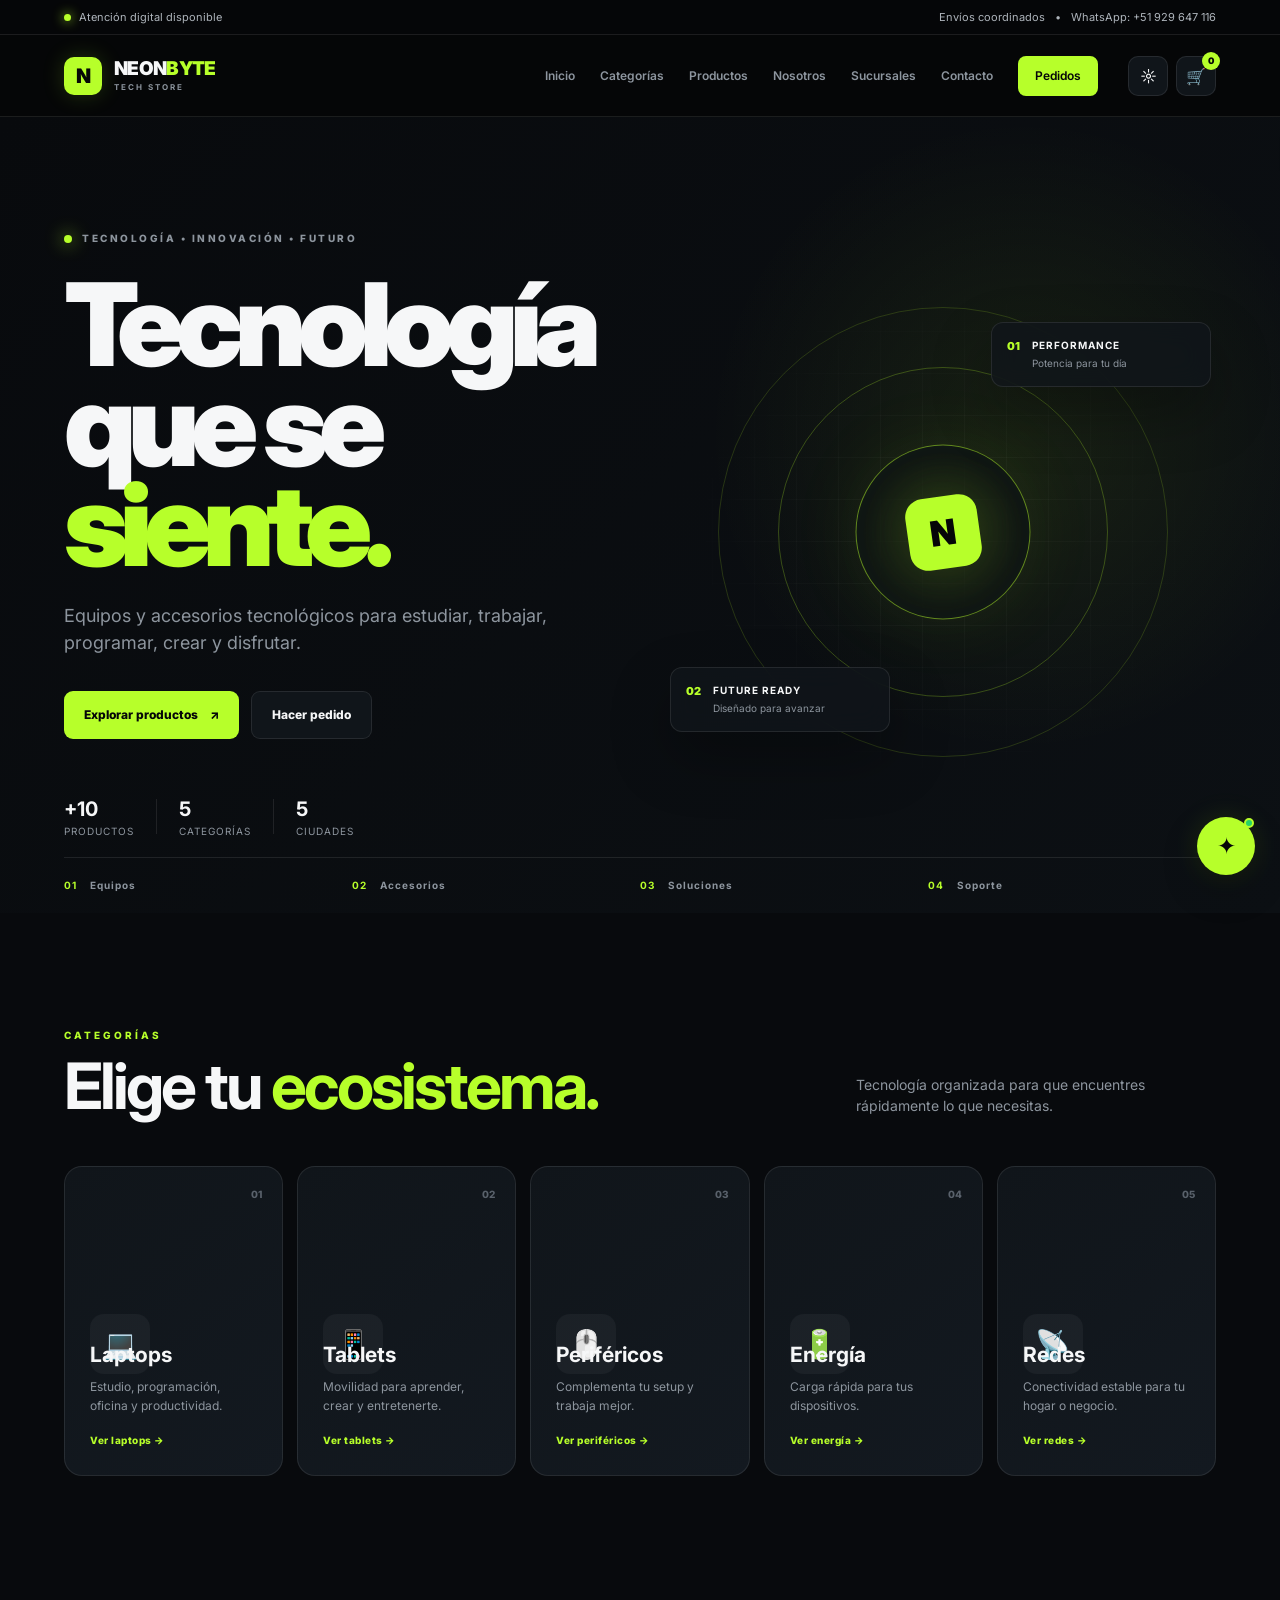
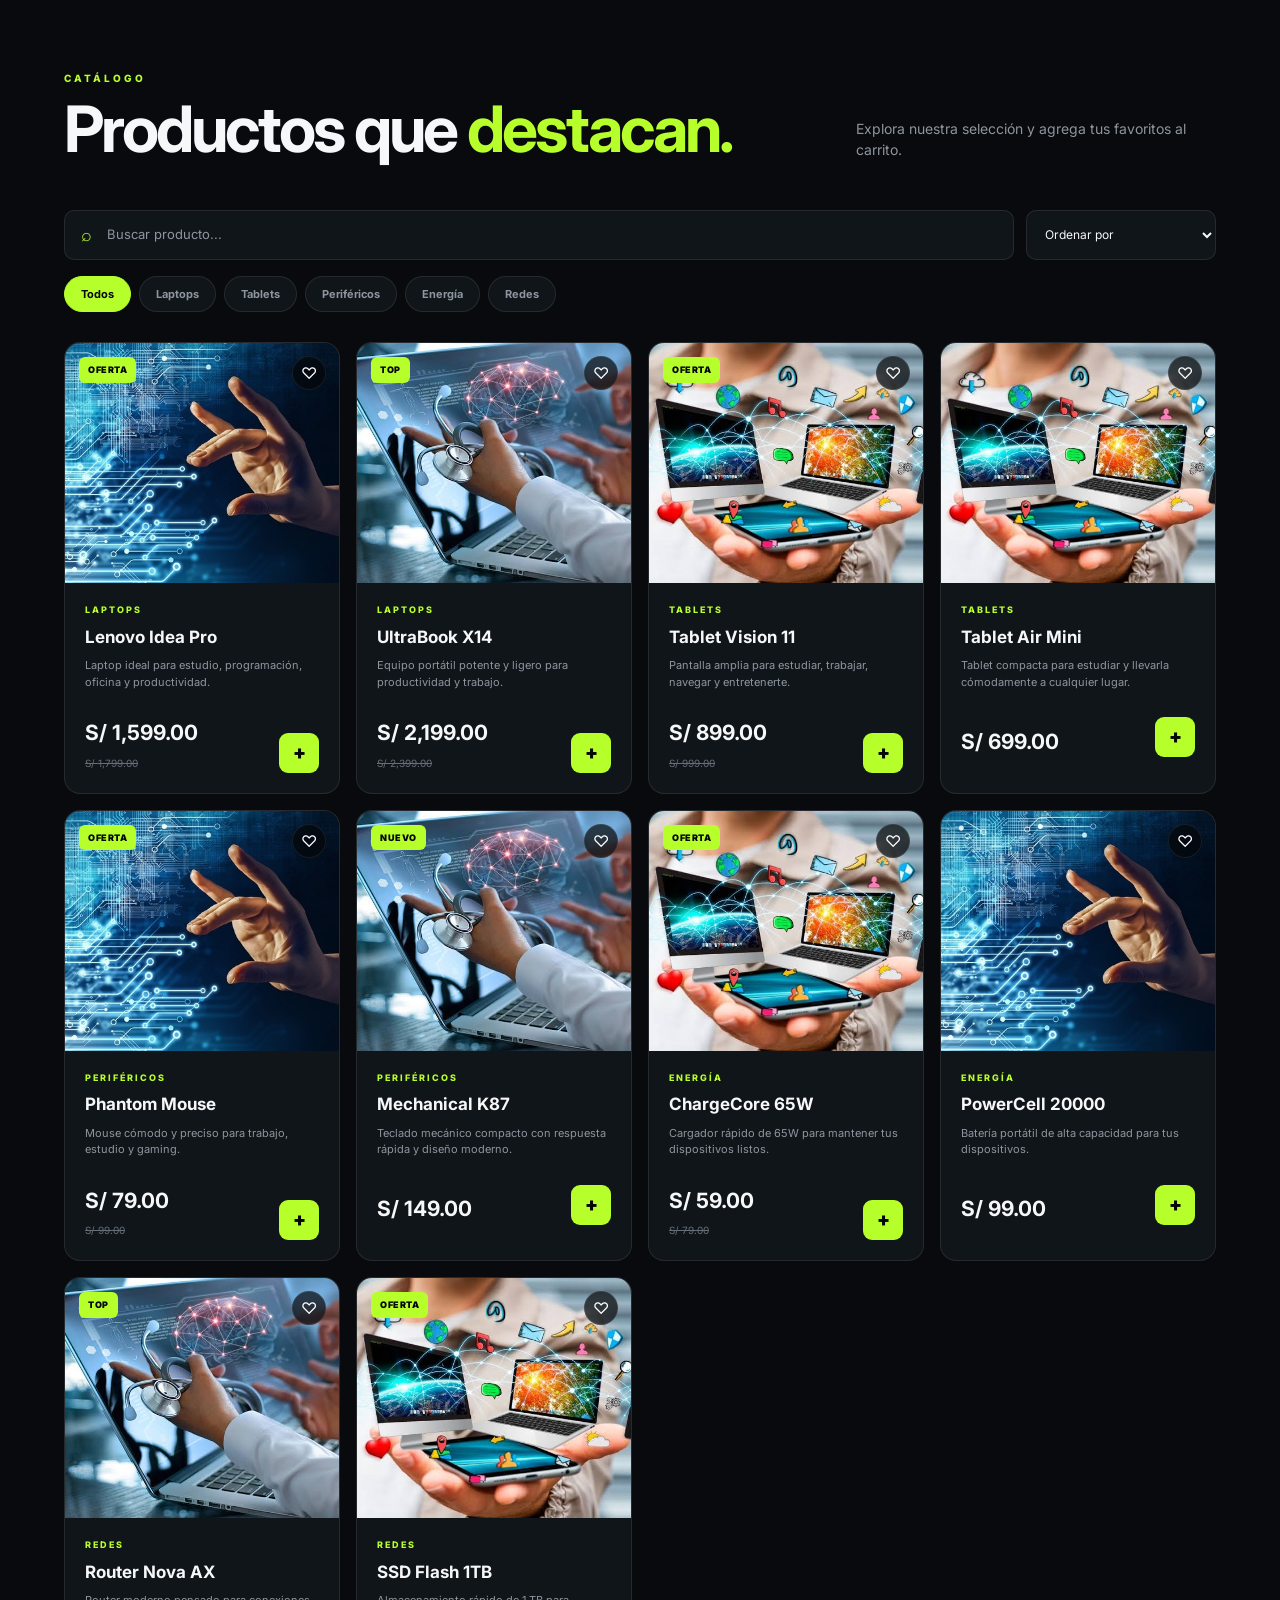
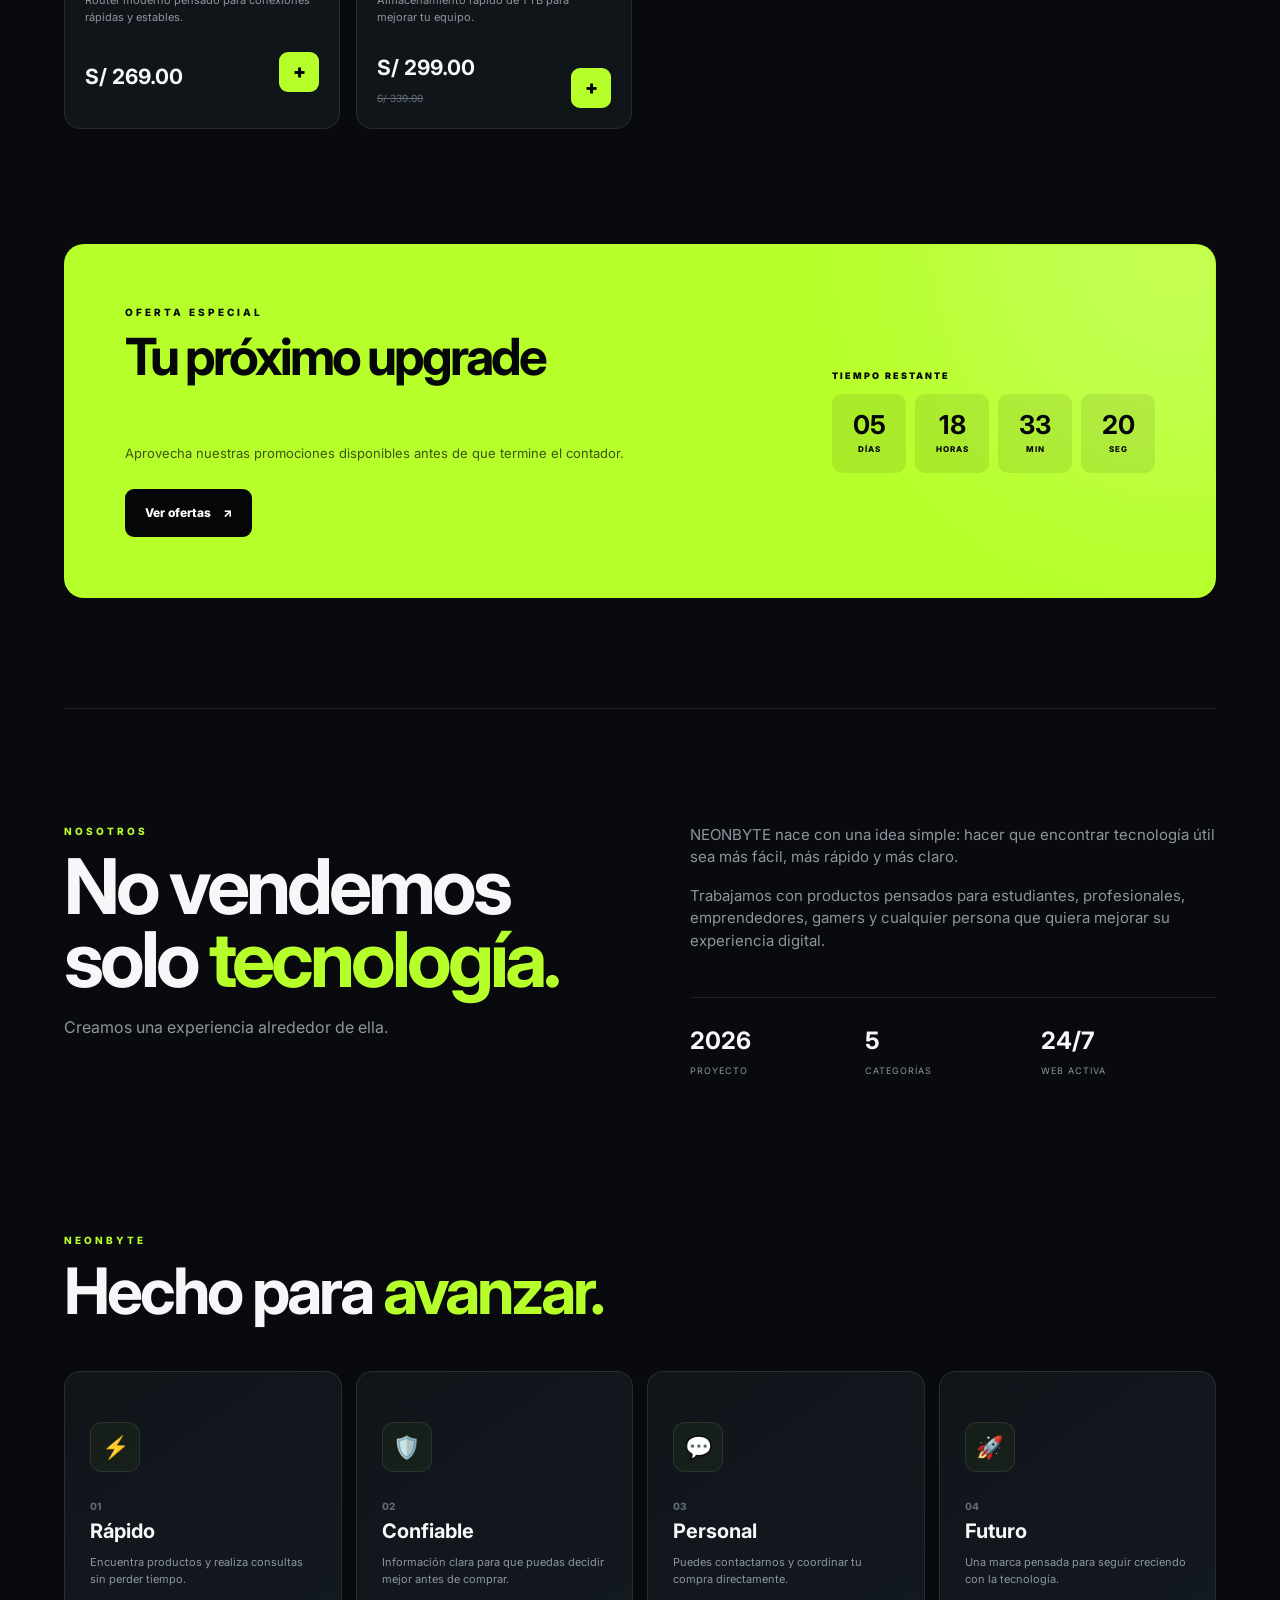
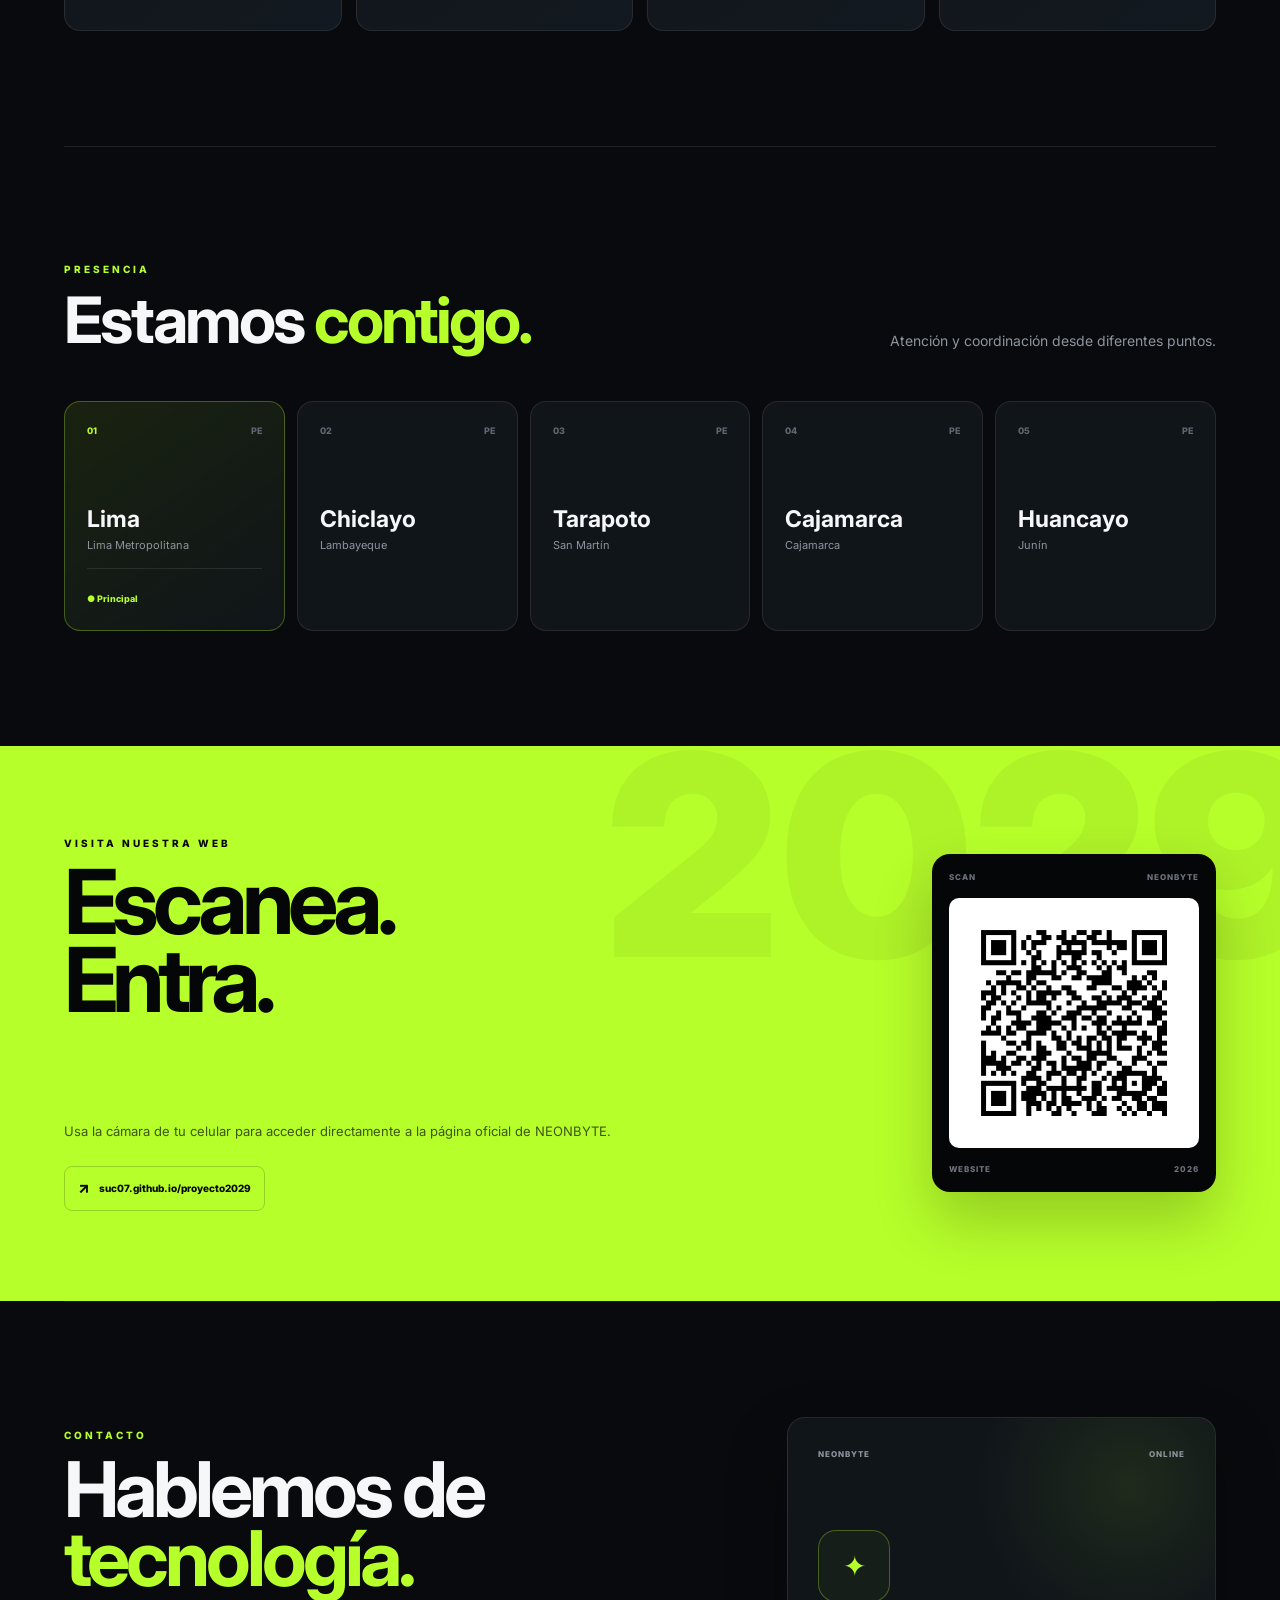
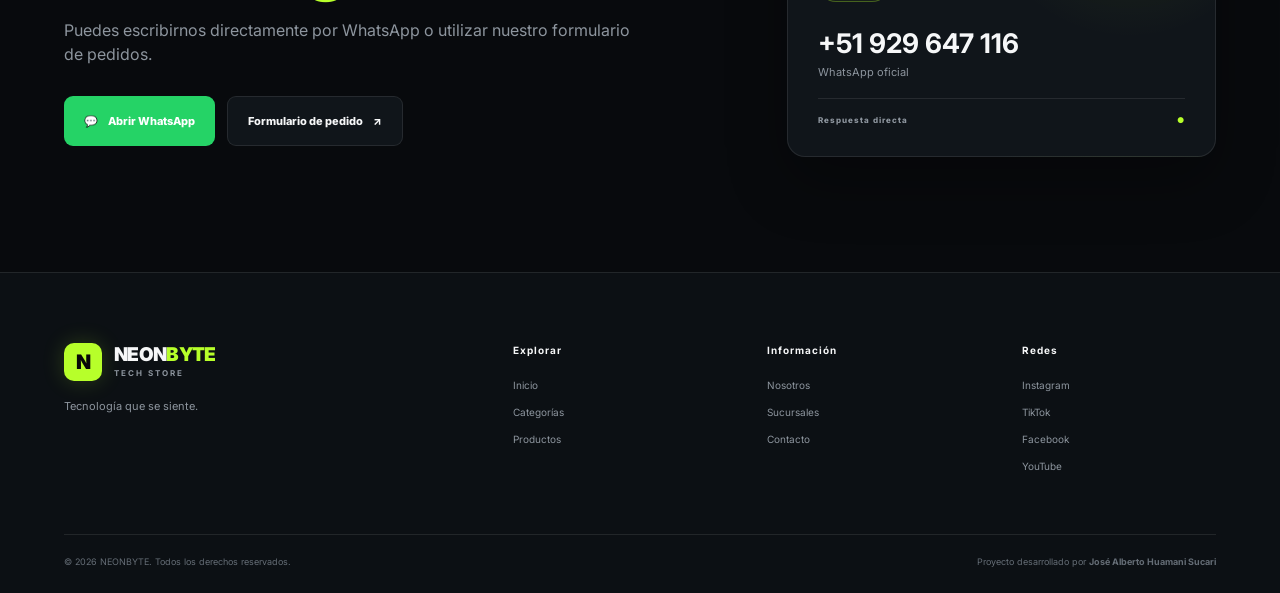
==== commit 4a0be35a: "Update index.html" ====
--- a/index.html
+++ b/index.html
@@ -1124,122 +1124,122 @@
          FOOTER
     ====================================================== -->
 
-    <footer class="footer">
-
-        <div class="footer-top">
-
-            <div class="footer-brand">
-
-                <a href="#inicio" class="brand">
-
-                    <div class="brand-mark">
-                        N
-                    </div>
-
-                    <div>
-                        <div class="brand-name">
-                            NEON<span>BYTE</span>
-                        </div>
-
-                        <small>
-                            TECH STORE
-                        </small>
-                    </div>
-
-                </a>
-
-
-                <p>
-                    Tecnología que se siente.
-                </p>
-
-            </div>
-
-
-            <div class="footer-column">
-
-                <h4>
-                    Explorar
-                </h4>
-
-                <a href="#inicio">
-                    Inicio
-                </a>
-
-                <a href="#categorias">
-                    Categorías
-                </a>
-
-                <a href="#productos">
-                    Productos
-                </a>
-
-            </div>
-
-
-            <div class="footer-column">
-
-                <h4>
-                    Información
-                </h4>
-
-                <a href="#nosotros">
-                    Nosotros
-                </a>
-
-                <a href="#sucursales">
-                    Sucursales
-                </a>
-
-                <a href="#contacto">
-                    Contacto
-                </a>
-
-            </div>
-
-
-            <div class="footer-column">
-
-                <h4>
-                    Redes
-                </h4>
-
-                <a href="#">
-                    Instagram
-                </a>
-
-                <a href="#">
-                    TikTok
-                </a>
-
-                <a href="#">
-                    Facebook
-                </a>
-
-                <a href="#">
-                    YouTube
-                </a>
-
-            </div>
+  <footer class="footer">
+
+    <div class="footer-top">
+
+        <div class="footer-brand">
+
+            <a href="#inicio" class="brand">
+
+                <div class="brand-mark">
+                    N
+                </div>
+
+                <div>
+                    <div class="brand-name">
+                        NEON<span>BYTE</span>
+                    </div>
+
+                    <small>
+                        TECH STORE
+                    </small>
+                </div>
+
+            </a>
+
+            <p>
+                Tecnología que se siente.
+            </p>
 
         </div>
 
 
-        <div class="footer-bottom">
-
-            <p>
-                © 2026 NEONBYTE.
-                Todos los derechos reservados.
-            </p>
-
-            <p>
-                Tecnología • Innovación • Futuro
-            </p>
+        <div class="footer-column">
+
+            <h4>
+                Explorar
+            </h4>
+
+            <a href="#inicio">
+                Inicio
+            </a>
+
+            <a href="#categorias">
+                Categorías
+            </a>
+
+            <a href="#productos">
+                Productos
+            </a>
 
         </div>
 
-    </footer>
-
+
+        <div class="footer-column">
+
+            <h4>
+                Información
+            </h4>
+
+            <a href="#nosotros">
+                Nosotros
+            </a>
+
+            <a href="#sucursales">
+                Sucursales
+            </a>
+
+            <a href="#contacto">
+                Contacto
+            </a>
+
+        </div>
+
+
+        <div class="footer-column">
+
+            <h4>
+                Redes
+            </h4>
+
+            <a href="#">
+                Instagram
+            </a>
+
+            <a href="#">
+                TikTok
+            </a>
+
+            <a href="#">
+                Facebook
+            </a>
+
+            <a href="#">
+                YouTube
+            </a>
+
+        </div>
+
+    </div>
+
+
+    <div class="footer-bottom">
+
+        <p>
+            © 2026 NEONBYTE. Todos los derechos reservados.
+        </p>
+
+        <p>
+            Proyecto desarrollado por
+            <strong class="developer-name">
+                José Alberto Huamani Sucari
+            </strong>
+        </p>
+
+    </div>
+
+</footer>
 
     <!-- =====================================================
          OVERLAY
@@ -1587,4 +1587,4 @@
     <script src="index.js"></script>
 
 </body>
-</html>+</html>
